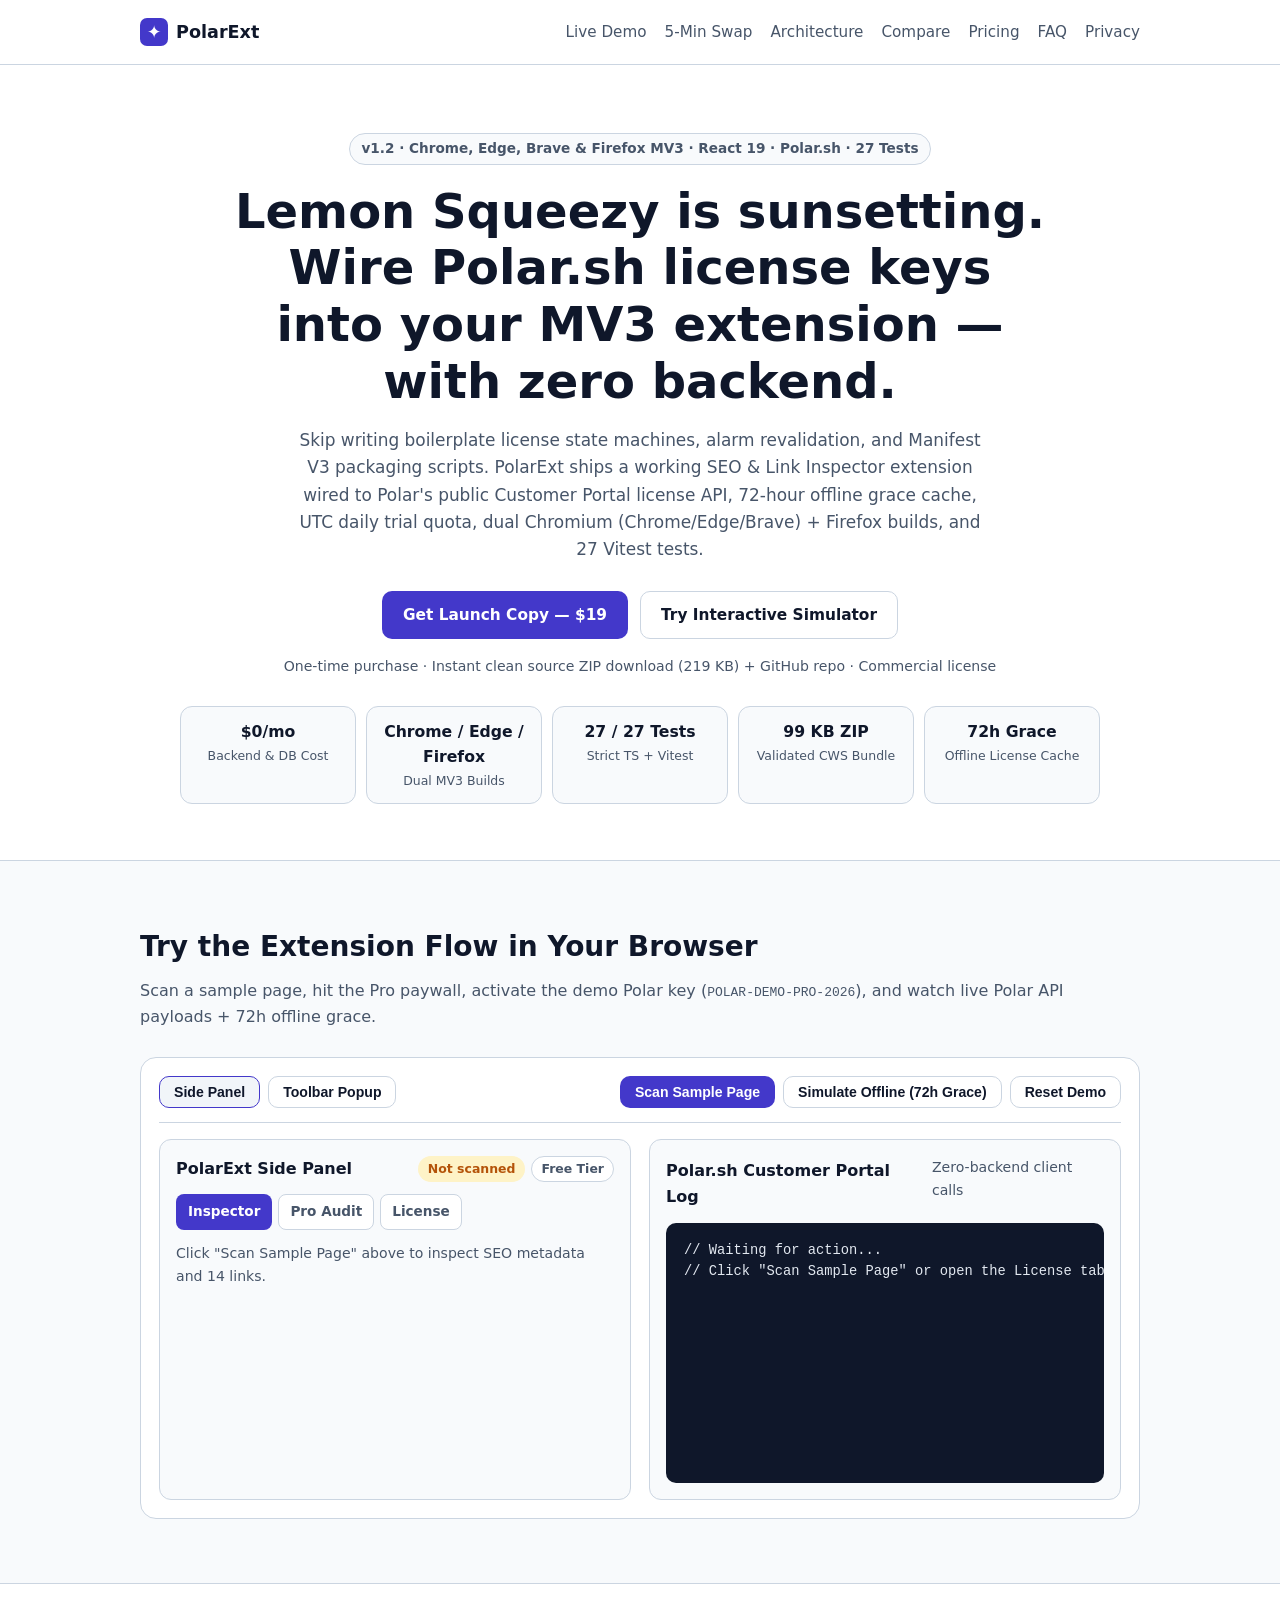
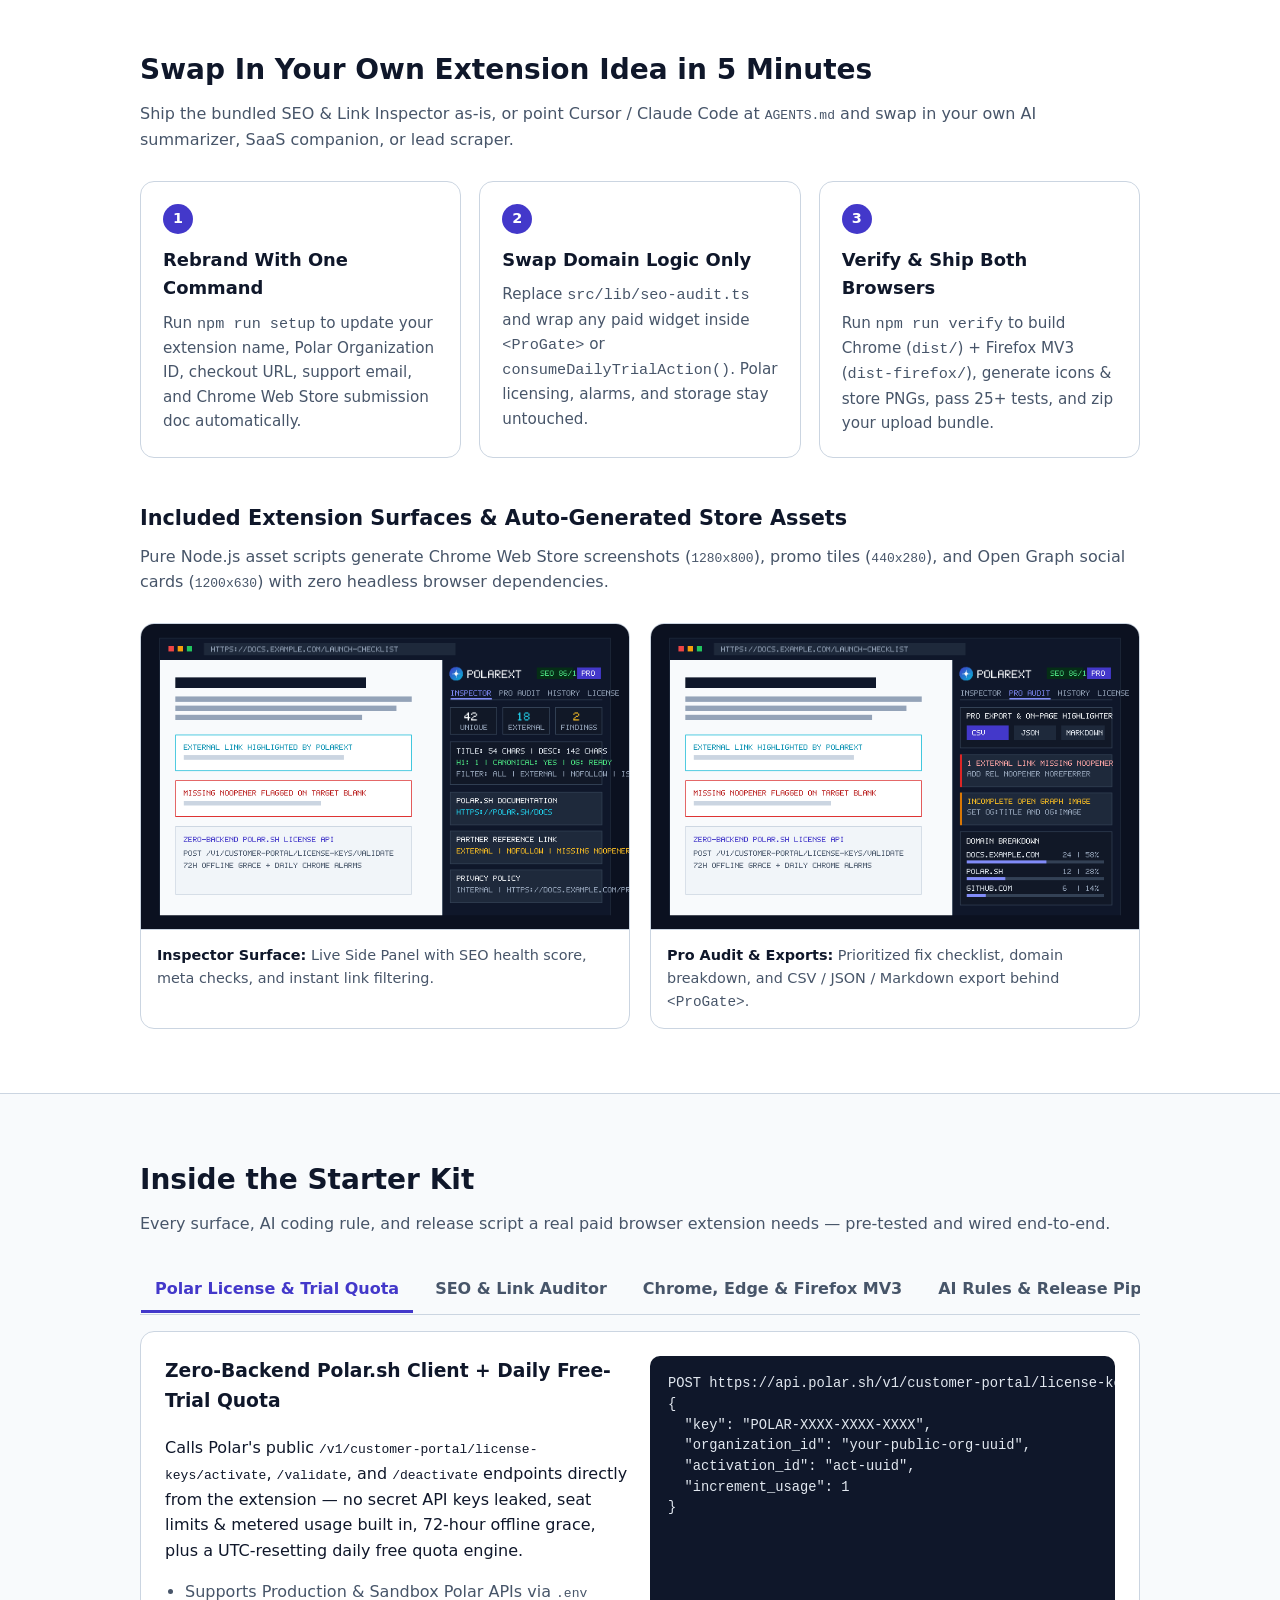
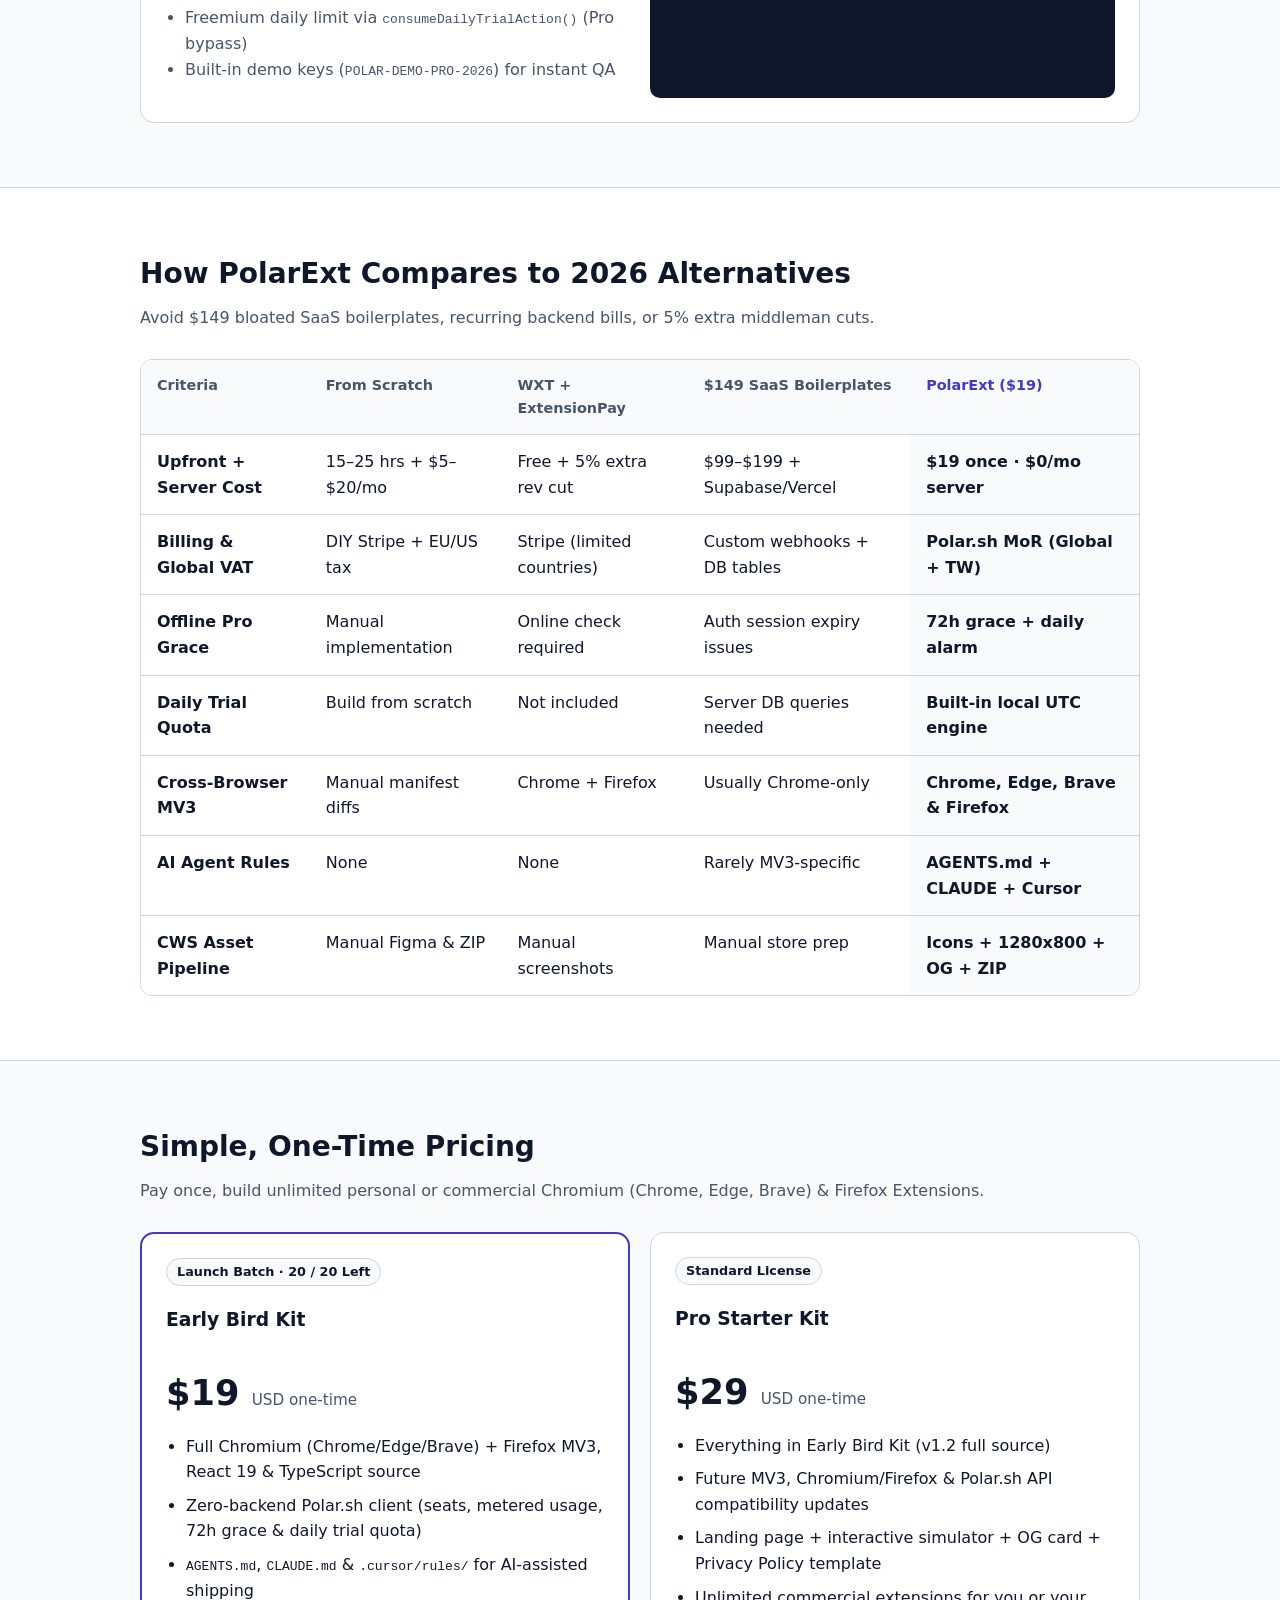
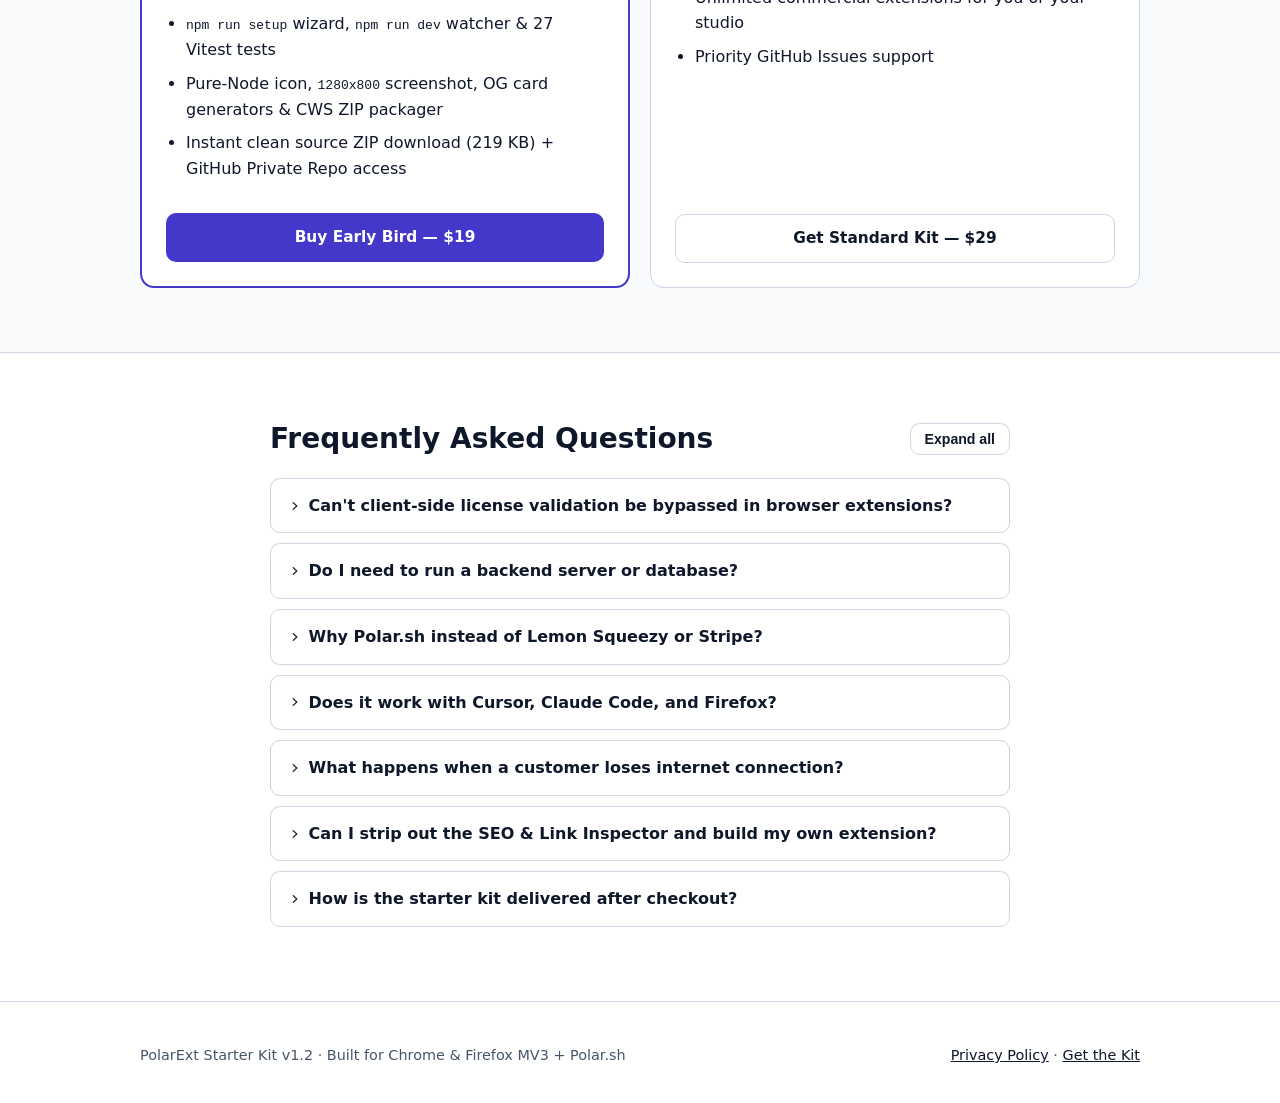
==== index.html @ c8a1a531 "fix(landing): direct Polar checkout hrefs, honest client-side security FAQ, unified Chromium/Firefox" ====
<!doctype html>
<html lang="en">
  <head>
    <meta charset="UTF-8" />
    <meta name="viewport" content="width=device-width, initial-scale=1.0" />
    <meta name="color-scheme" content="light dark" />
    <title>PolarExt — Zero-Backend Chromium &amp; Firefox MV3 + Polar.sh Starter Kit</title>
    <meta
      name="description"
      content="Lemon Squeezy is sunsetting. Wire Polar.sh license keys into your Manifest V3 Chromium (Chrome, Edge, Brave) &amp; Firefox extension with zero backend, 72h offline grace, and 27 automated tests."
    />
    <link rel="canonical" href="https://jas845323.github.io/polarext/" />
    <link rel="icon" type="image/png" href="./favicon.png" />

    <meta property="og:type" content="website" />
    <meta property="og:url" content="https://jas845323.github.io/polarext/" />
    <meta property="og:title" content="PolarExt — Zero-Backend Chromium &amp; Firefox MV3 + Polar.sh Starter Kit" />
    <meta
      property="og:description"
      content="Skip server plumbing after Lemon Squeezy's sunset. MV3 React 19 + Polar.sh public license API, 72h offline grace, daily trial quota, and Chromium + Firefox builds. $19 launch price."
    />
    <meta property="og:image" content="https://jas845323.github.io/polarext/og-card.png" />
    <meta property="og:image:width" content="1200" />
    <meta property="og:image:height" content="630" />

    <meta name="twitter:card" content="summary_large_image" />
    <meta name="twitter:title" content="PolarExt — Zero-Backend Chromium &amp; Firefox MV3 + Polar.sh Kit" />
    <meta
      name="twitter:description"
      content="Zero backend, zero server bill. MV3 React 19 + Polar.sh license keys, 72h offline grace, Chromium + Firefox MV3 builds, and 27 automated tests. Try the live in-browser demo."
    />
    <meta name="twitter:image" content="https://jas845323.github.io/polarext/og-card.png" />

    <link rel="stylesheet" href="./styles.css" />
  </head>
  <body>
    <header class="site-header">
      <div class="container nav-inner">
        <a href="./index.html" class="brand">
          <span class="brand-mark" aria-hidden="true">✦</span>
          <span>PolarExt</span>
        </a>
        <nav class="nav-links" aria-label="Primary navigation">
          <a href="#simulator">Live Demo</a>
          <a href="#swap">5-Min Swap</a>
          <a href="#features">Architecture</a>
          <a href="#compare">Compare</a>
          <a href="#pricing">Pricing</a>
          <a href="#faq-heading">FAQ</a>
          <a href="./privacy.html">Privacy</a>
        </nav>
      </div>
    </header>

    <main>
      <section class="hero">
        <div class="container">
          <span class="eyebrow">v1.2 · Chrome, Edge, Brave &amp; Firefox MV3 · React 19 · Polar.sh · 27 Tests</span>
          <h1>
            Lemon Squeezy is sunsetting.<br />
            Wire Polar.sh license keys into your MV3 extension — with zero backend.
          </h1>
          <p class="hero-sub">
            Skip writing boilerplate license state machines, alarm revalidation, and Manifest V3
            packaging scripts. PolarExt ships a working SEO &amp; Link Inspector extension wired to
            Polar's public Customer Portal license API, 72-hour offline grace cache, UTC daily trial
            quota, dual Chromium (Chrome/Edge/Brave) + Firefox builds, and 27 Vitest tests.
          </p>
          <div class="hero-actions">
            <a
              href="https://buy.polar.sh/polar_cl_JOUtaxug7idO6T32vNYuAYgL67hf6MvtT37IR3iRD2N"
              class="btn btn-primary"
              data-checkout-cta="early"
            >
              Get Launch Copy — $19
            </a>
            <a href="#simulator" class="btn btn-secondary">Try Interactive Simulator</a>
          </div>
          <p class="hero-meta">
            One-time purchase · Instant clean source ZIP download (219 KB) + GitHub repo · Commercial license
          </p>

          <ul class="trust-strip" aria-label="Key starter kit highlights">
            <li><strong>$0/mo</strong><span>Backend &amp; DB Cost</span></li>
            <li><strong>Chrome / Edge / Firefox</strong><span>Dual MV3 Builds</span></li>
            <li><strong>27 / 27 Tests</strong><span>Strict TS + Vitest</span></li>
            <li><strong>99 KB ZIP</strong><span>Validated CWS Bundle</span></li>
            <li><strong>72h Grace</strong><span>Offline License Cache</span></li>
          </ul>
        </div>
      </section>

      <section id="simulator" class="section section-alt">
        <div class="container">
          <h2>Try the Extension Flow in Your Browser</h2>
          <p class="section-lead">
            Scan a sample page, hit the Pro paywall, activate the demo Polar key
            (<code>POLAR-DEMO-PRO-2026</code>), and watch live Polar API payloads + 72h offline grace.
          </p>

          <div class="sim-shell">
            <div class="sim-toolbar">
              <div class="sim-surface-switch" role="group" aria-label="Simulator surface view">
                <button type="button" class="btn btn-sm sim-view-btn" data-sim-view="sidepanel" aria-pressed="true">
                  Side Panel
                </button>
                <button type="button" class="btn btn-sm sim-view-btn" data-sim-view="popup" aria-pressed="false">
                  Toolbar Popup
                </button>
              </div>
              <div class="sim-controls">
                <button type="button" class="btn btn-sm btn-primary" id="sim-scan-btn">
                  Scan Sample Page
                </button>
                <button type="button" class="btn btn-sm" id="sim-offline-btn" aria-pressed="false">
                  Simulate Offline (72h Grace)
                </button>
                <button type="button" class="btn btn-sm" id="sim-reset-btn">
                  Reset Demo
                </button>
              </div>
            </div>

            <div class="sim-grid">
              <div class="sim-device" aria-live="polite">
                <div class="sim-device-head">
                  <strong id="sim-surface-title">PolarExt Side Panel</strong>
                  <div class="sim-badges">
                    <span class="sim-pill score" id="sim-score-pill">Not scanned</span>
                    <span class="sim-pill" id="sim-tier-pill">Free Tier</span>
                  </div>
                </div>

                <div id="sim-popup-view" hidden>
                  <p class="sim-muted">Quick summary for <code>https://launch.example.dev</code></p>
                  <div class="sim-stats">
                    <div><strong id="sim-pop-links">—</strong><span>Links</span></div>
                    <div><strong id="sim-pop-ext">—</strong><span>External</span></div>
                    <div><strong id="sim-pop-issues">—</strong><span>Findings</span></div>
                  </div>
                  <button type="button" class="btn btn-primary btn-full" id="sim-open-panel-btn">
                    Open Side Panel (Alt+Shift+P)
                  </button>
                </div>

                <div id="sim-sidepanel-view">
                  <div class="sim-subtabs" role="group" aria-label="Simulator side panel tabs">
                    <button type="button" class="sim-subtab" data-sim-tab="inspector" aria-pressed="true">
                      Inspector
                    </button>
                    <button type="button" class="sim-subtab" data-sim-tab="pro" aria-pressed="false">
                      Pro Audit
                    </button>
                    <button type="button" class="sim-subtab" data-sim-tab="license" aria-pressed="false">
                      License
                    </button>
                  </div>

                  <div id="sim-panel-inspector">
                    <p class="sim-muted" id="sim-scan-status">
                      Click "Scan Sample Page" above to inspect SEO metadata and 14 links.
                    </p>
                    <div id="sim-inspector-results" hidden>
                      <div class="sim-stats">
                        <div><strong>14</strong><span>Unique</span></div>
                        <div><strong>6</strong><span>External</span></div>
                        <div><strong>4</strong><span>Findings</span></div>
                      </div>
                      <ul class="sim-list">
                        <li><code>Title (48 chars)</code> · <code>Description (missing)</code></li>
                        <li><code>Canonical: Yes</code> · <code>H1 Count: 1</code></li>
                        <li><code>[external] Polar.sh Docs</code> — https://polar.sh/docs</li>
                        <li><code>[issue] Partner Blog</code> — missing rel="noopener"</li>
                      </ul>
                    </div>
                  </div>

                  <div id="sim-panel-pro" hidden>
                    <div id="sim-pro-locked" class="sim-gate">
                      <strong>Unlock SEO Fix Checklist &amp; CSV Export</strong>
                      <p class="sim-muted">
                        Free users get basic inspection + 5 free daily Markdown copies. Pro unlocks
                        prioritized fixes, page highlighting, and unlimited CSV / JSON / Markdown export.
                      </p>
                      <button type="button" class="btn btn-sm btn-primary" id="sim-goto-license-btn">
                        Enter License Key
                      </button>
                    </div>
                    <div id="sim-pro-unlocked" hidden>
                      <div class="sim-issue err">
                        <strong>[ERROR] 1 external target="_blank" missing noopener</strong>
                        <span>Add rel="noopener noreferrer" to protect opener window.</span>
                      </div>
                      <div class="sim-issue warn">
                        <strong>[WARNING] Missing meta description</strong>
                        <span>Add 120–160 chars description to raise score from 74 to 86.</span>
                      </div>
                      <pre class="code-box sim-csv-preview"><code>kind,host,text,nofollow,missing_noopener
"external","polar.sh","Polar Docs",false,false
"external","partner.io","Partner Blog",true,true</code></pre>
                    </div>
                  </div>

                  <div id="sim-panel-license" hidden>
                    <label for="sim-key-input" class="sim-label">Polar.sh License Key</label>
                    <div class="sim-key-row">
                      <input
                        id="sim-key-input"
                        type="text"
                        placeholder="POLAR-DEMO-PRO-2026"
                        autocomplete="off"
                      />
                      <button type="button" class="btn btn-sm" id="sim-fill-demo-btn">
                        Fill Demo
                      </button>
                    </div>
                    <div class="sim-controls" style="margin-top: 10px;">
                      <button type="button" class="btn btn-sm btn-primary" id="sim-activate-btn">
                        Activate Key
                      </button>
                      <button type="button" class="btn btn-sm" id="sim-deactivate-btn" hidden>
                        Deactivate
                      </button>
                    </div>
                  </div>
                </div>
              </div>

              <div class="sim-log">
                <div class="sim-device-head">
                  <strong>Polar.sh Customer Portal Log</strong>
                  <span class="sim-muted">Zero-backend client calls</span>
                </div>
                <pre class="code-box sim-log-box"><code id="sim-api-log">// Waiting for action...
// Click "Scan Sample Page" or open the License tab to test Polar.sh activation.</code></pre>
              </div>
            </div>
          </div>
        </div>
      </section>

      <section id="swap" class="section">
        <div class="container">
          <h2>Swap In Your Own Extension Idea in 5 Minutes</h2>
          <p class="section-lead">
            Ship the bundled SEO &amp; Link Inspector as-is, or point Cursor / Claude Code at
            <code>AGENTS.md</code> and swap in your own AI summarizer, SaaS companion, or lead scraper.
          </p>

          <div class="swap-grid">
            <article class="swap-card">
              <span class="step-num">1</span>
              <h3>Rebrand With One Command</h3>
              <p>
                Run <code>npm run setup</code> to update your extension name, Polar Organization ID,
                checkout URL, support email, and Chrome Web Store submission doc automatically.
              </p>
            </article>
            <article class="swap-card">
              <span class="step-num">2</span>
              <h3>Swap Domain Logic Only</h3>
              <p>
                Replace <code>src/lib/seo-audit.ts</code> and wrap any paid widget inside
                <code>&lt;ProGate&gt;</code> or <code>consumeDailyTrialAction()</code>. Polar
                licensing, alarms, and storage stay untouched.
              </p>
            </article>
            <article class="swap-card">
              <span class="step-num">3</span>
              <h3>Verify &amp; Ship Both Browsers</h3>
              <p>
                Run <code>npm run verify</code> to build Chrome (<code>dist/</code>) + Firefox MV3
                (<code>dist-firefox/</code>), generate icons &amp; store PNGs, pass 25+ tests, and zip
                your upload bundle.
              </p>
            </article>
          </div>

          <div class="gallery-wrap">
            <h3>Included Extension Surfaces &amp; Auto-Generated Store Assets</h3>
            <p class="section-lead">
              Pure Node.js asset scripts generate Chrome Web Store screenshots (<code>1280x800</code>),
              promo tiles (<code>440x280</code>), and Open Graph social cards (<code>1200x630</code>)
              with zero headless browser dependencies.
            </p>
            <div class="gallery-grid">
              <figure class="gallery-card">
                <img
                  src="./assets/screenshot-1-sidepanel-1280x800.png"
                  alt="PolarExt Side Panel Inspector showing SEO score 86 out of 100, unique and external link counts, and metadata checks"
                  width="1280"
                  height="800"
                  loading="lazy"
                />
                <figcaption>
                  <strong>Inspector Surface:</strong> Live Side Panel with SEO health score, meta
                  checks, and instant link filtering.
                </figcaption>
              </figure>
              <figure class="gallery-card">
                <img
                  src="./assets/screenshot-2-pro-audit-1280x800.png"
                  alt="PolarExt Pro Audit view showing CSV JSON Markdown exports, security fix checklist, and domain breakdown bars"
                  width="1280"
                  height="800"
                  loading="lazy"
                />
                <figcaption>
                  <strong>Pro Audit &amp; Exports:</strong> Prioritized fix checklist, domain
                  breakdown, and CSV / JSON / Markdown export behind <code>&lt;ProGate&gt;</code>.
                </figcaption>
              </figure>
            </div>
          </div>
        </div>
      </section>

      <section id="features" class="section section-alt">
        <div class="container">
          <h2>Inside the Starter Kit</h2>
          <p class="section-lead">
            Every surface, AI coding rule, and release script a real paid browser extension needs —
            pre-tested and wired end-to-end.
          </p>

          <div class="tabs-shell">
            <div class="preview-tabs" role="tablist" aria-label="Starter kit modules">
              <button type="button" id="feat-tab-license" role="tab" class="preview-tab" aria-selected="true">
                Polar License &amp; Trial Quota
              </button>
              <button type="button" id="feat-tab-seo" role="tab" class="preview-tab" aria-selected="false">
                SEO &amp; Link Auditor
              </button>
              <button type="button" id="feat-tab-surfaces" role="tab" class="preview-tab" aria-selected="false">
                Chrome, Edge &amp; Firefox MV3
              </button>
              <button type="button" id="feat-tab-dx" role="tab" class="preview-tab" aria-selected="false">
                AI Rules &amp; Release Pipeline
              </button>
            </div>

            <div class="preview-panels">
              <div role="tabpanel" aria-labelledby="feat-tab-license" tabindex="0">
                <div class="preview-panel">
                  <div class="preview-copy">
                    <h3>Zero-Backend Polar.sh Client + Daily Free-Trial Quota</h3>
                    <p>
                      Calls Polar's public <code>/v1/customer-portal/license-keys/activate</code>,
                      <code>/validate</code>, and <code>/deactivate</code> endpoints directly from the
                      extension — no secret API keys leaked, seat limits &amp; metered usage built in,
                      72-hour offline grace, plus a UTC-resetting daily free quota engine.
                    </p>
                    <ul>
                      <li>Supports Production &amp; Sandbox Polar APIs via <code>.env</code></li>
                      <li>Freemium daily limit via <code>consumeDailyTrialAction()</code> (Pro bypass)</li>
                      <li>Built-in demo keys (<code>POLAR-DEMO-PRO-2026</code>) for instant QA</li>
                    </ul>
                  </div>
                  <pre class="code-box"><code>POST https://api.polar.sh/v1/customer-portal/license-keys/validate
{
  "key": "POLAR-XXXX-XXXX-XXXX",
  "organization_id": "your-public-org-uuid",
  "activation_id": "act-uuid",
  "increment_usage": 1
}</code></pre>
                </div>
              </div>

              <div role="tabpanel" aria-labelledby="feat-tab-seo" hidden="until-found">
                <div class="preview-panel">
                  <div class="preview-copy">
                    <h3>Standalone SEO &amp; Link Security Auditor</h3>
                    <p>
                      Ship it immediately as your own niche developer tool or replace the module with
                      your custom product logic. Evaluates metadata, anchor hygiene, and security flags
                      locally on the active tab.
                    </p>
                    <ul>
                      <li>0–100 SEO score (Title, Description, Canonical, H1, Open Graph)</li>
                      <li>Flags missing <code>rel="noopener"</code> &amp; mixed <code>http://</code> links</li>
                      <li>Local scan history (10 pages) + CSV / JSON / Markdown export</li>
                    </ul>
                  </div>
                  <pre class="code-box"><code>const audit = evaluatePageAudit(pageUrl, meta, links, duplicateCount);
// { score: 86, issues: [...], nofollowCount: 3, missingNoopenerCount: 1 }</code></pre>
                </div>
              </div>

              <div role="tabpanel" aria-labelledby="feat-tab-surfaces" hidden="until-found">
                <div class="preview-panel">
                  <div class="preview-copy">
                    <h3>Cross-Browser MV3: Chrome, Edge, Brave &amp; Firefox</h3>
                    <p>
                      Three complete React 19 surfaces styled with native <code>light-dark()</code>
                      tokens, System / Light / Dark appearance override, accessible
                      <code>:user-invalid</code> form validation, a Chromium MV3 build
                      (<code>dist/</code> for Chrome, Edge, Brave, Arc), and an automated Firefox MV3
                      build converting <code>side_panel</code> to <code>sidebar_action</code>.
                    </p>
                    <ul>
                      <li>Global keyboard shortcut <code>Alt+Shift+P</code> opens Side Panel</li>
                      <li><code>npm run build:firefox</code> emits ready-to-load <code>dist-firefox/</code></li>
                      <li><code>requestAnimationFrame</code> batched on-page highlighting + Shadow DOM toast</li>
                    </ul>
                  </div>
                  <pre class="code-box"><code>&lt;ProGate
  isPro={isPro}
  featureName="SEO Fix Checklist &amp; Multi-Format Export"
  description="Unlock checklists, highlighting, and CSV/JSON/MD."
&gt;
  &lt;ProAuditWorkspace /&gt;
&lt;/ProGate&gt;</code></pre>
                </div>
              </div>

              <div role="tabpanel" aria-labelledby="feat-tab-dx" hidden="until-found">
                <div class="preview-panel">
                  <div class="preview-copy">
                    <h3>AI Coding-Agent Rules, Setup CLI &amp; CWS Asset Pipeline</h3>
                    <p>
                      Pre-configured with <code>AGENTS.md</code>, <code>CLAUDE.md</code>, and
                      <code>.cursor/rules/polarext-mv3.mdc</code> so AI coding assistants never break
                      MV3 CSP rules, global Service Worker state, or Polar's public API contract.
                    </p>
                    <ul>
                      <li><code>npm run setup</code> rebrands manifest, <code>.env</code>, CWS doc &amp; landing</li>
                      <li><code>npm run dev</code> watches files and rebuilds MV3 bundles on save</li>
                      <li>Pure-Node generators for icons, <code>1280x800</code> screenshots &amp; OG card</li>
                    </ul>
                  </div>
                  <pre class="code-box"><code>polarext-starter-kit/
├── AGENTS.md &amp; CLAUDE.md
├── .cursor/rules/polarext-mv3.mdc
├── src/lib/polar-license.ts   # Zero-backend Polar client
├── src/lib/trial-quota.ts     # Daily free quota engine
├── scripts/build-firefox.mjs  # Firefox MV3 adapter
└── scripts/setup.mjs          # 1-command rebranding CLI</code></pre>
                </div>
              </div>
            </div>
          </div>
        </div>
      </section>

      <section id="compare" class="section">
        <div class="container">
          <h2>How PolarExt Compares to 2026 Alternatives</h2>
          <p class="section-lead">
            Avoid $149 bloated SaaS boilerplates, recurring backend bills, or 5% extra middleman cuts.
          </p>
          <div tabindex="0" role="region" aria-labelledby="compare-table-caption" class="table-wrap">
            <table class="compare-table">
              <caption id="compare-table-caption" class="sr-only">
                Comparison of Building From Scratch, WXT with ExtensionPay, $149 SaaS Boilerplates, and PolarExt Starter Kit
              </caption>
              <thead>
                <tr>
                  <th scope="col">Criteria</th>
                  <th scope="col">From Scratch</th>
                  <th scope="col">WXT + ExtensionPay</th>
                  <th scope="col">$149 SaaS Boilerplates</th>
                  <th scope="col" class="col-highlight">PolarExt ($19)</th>
                </tr>
              </thead>
              <tbody>
                <tr>
                  <th scope="row">Upfront + Server Cost</th>
                  <td>15–25 hrs + $5–$20/mo</td>
                  <td>Free + 5% extra rev cut</td>
                  <td>$99–$199 + Supabase/Vercel</td>
                  <td class="col-highlight"><strong>$19 once · $0/mo server</strong></td>
                </tr>
                <tr>
                  <th scope="row">Billing &amp; Global VAT</th>
                  <td>DIY Stripe + EU/US tax</td>
                  <td>Stripe (limited countries)</td>
                  <td>Custom webhooks + DB tables</td>
                  <td class="col-highlight"><strong>Polar.sh MoR (Global + TW)</strong></td>
                </tr>
                <tr>
                  <th scope="row">Offline Pro Grace</th>
                  <td>Manual implementation</td>
                  <td>Online check required</td>
                  <td>Auth session expiry issues</td>
                  <td class="col-highlight"><strong>72h grace + daily alarm</strong></td>
                </tr>
                <tr>
                  <th scope="row">Daily Trial Quota</th>
                  <td>Build from scratch</td>
                  <td>Not included</td>
                  <td>Server DB queries needed</td>
                  <td class="col-highlight"><strong>Built-in local UTC engine</strong></td>
                </tr>
                <tr>
                  <th scope="row">Cross-Browser MV3</th>
                  <td>Manual manifest diffs</td>
                  <td>Chrome + Firefox</td>
                  <td>Usually Chrome-only</td>
                  <td class="col-highlight"><strong>Chrome, Edge, Brave &amp; Firefox</strong></td>
                </tr>
                <tr>
                  <th scope="row">AI Agent Rules</th>
                  <td>None</td>
                  <td>None</td>
                  <td>Rarely MV3-specific</td>
                  <td class="col-highlight"><strong>AGENTS.md + CLAUDE + Cursor</strong></td>
                </tr>
                <tr>
                  <th scope="row">CWS Asset Pipeline</th>
                  <td>Manual Figma &amp; ZIP</td>
                  <td>Manual screenshots</td>
                  <td>Manual store prep</td>
                  <td class="col-highlight"><strong>Icons + 1280x800 + OG + ZIP</strong></td>
                </tr>
              </tbody>
            </table>
          </div>
        </div>
      </section>

      <section id="pricing" class="section section-alt">
        <div class="container">
          <h2>Simple, One-Time Pricing</h2>
          <p class="section-lead">
            Pay once, build unlimited personal or commercial Chromium (Chrome, Edge, Brave) &amp;
            Firefox Extensions.
          </p>

          <div class="pricing-grid">
            <article class="price-card featured">
              <span class="pill">Launch Batch · 20 / 20 Left</span>
              <h3>Early Bird Kit</h3>
              <p class="price">$19 <span class="price-note">USD one-time</span></p>
              <ul>
                <li>Full Chromium (Chrome/Edge/Brave) + Firefox MV3, React 19 &amp; TypeScript source</li>
                <li>Zero-backend Polar.sh client (seats, metered usage, 72h grace &amp; daily trial quota)</li>
                <li><code>AGENTS.md</code>, <code>CLAUDE.md</code> &amp; <code>.cursor/rules/</code> for AI-assisted shipping</li>
                <li><code>npm run setup</code> wizard, <code>npm run dev</code> watcher &amp; 27 Vitest tests</li>
                <li>Pure-Node icon, <code>1280x800</code> screenshot, OG card generators &amp; CWS ZIP packager</li>
                <li>Instant clean source ZIP download (219 KB) + GitHub Private Repo access</li>
              </ul>
              <a
                href="https://buy.polar.sh/polar_cl_JOUtaxug7idO6T32vNYuAYgL67hf6MvtT37IR3iRD2N"
                class="btn btn-primary btn-full"
                data-checkout-cta="early"
              >
                Buy Early Bird — $19
              </a>
            </article>

            <article class="price-card">
              <span class="pill">Standard License</span>
              <h3>Pro Starter Kit</h3>
              <p class="price">$29 <span class="price-note">USD one-time</span></p>
              <ul>
                <li>Everything in Early Bird Kit (v1.2 full source)</li>
                <li>Future MV3, Chromium/Firefox &amp; Polar.sh API compatibility updates</li>
                <li>Landing page + interactive simulator + OG card + Privacy Policy template</li>
                <li>Unlimited commercial extensions for you or your studio</li>
                <li>Priority GitHub Issues support</li>
              </ul>
              <a
                href="https://buy.polar.sh/polar_cl_pi57oDERpuWUxarZU1yR8bZvIvdNUXwage0353rOJAJ"
                class="btn btn-secondary btn-full"
                data-checkout-cta="standard"
              >
                Get Standard Kit — $29
              </a>
            </article>
          </div>
        </div>
      </section>

      <section class="section">
        <div class="container narrow">
          <section class="accordion" id="faq-accordion" aria-labelledby="faq-heading">
            <div class="faq-header">
              <h2 id="faq-heading">Frequently Asked Questions</h2>
              <button
                type="button"
                class="btn btn-secondary btn-sm"
                commandfor="faq-accordion"
                command="--toggle-all"
                aria-expanded="false"
              >
                <span class="expand">Expand all</span>
                <span class="collapse">Collapse all</span>
              </button>
            </div>

            <details>
              <summary>Can't client-side license validation be bypassed in browser extensions?</summary>
              <div class="faq-body">
                <p>
                  <strong>Yes — let's be completely honest about this.</strong> Because extension
                  JavaScript runs locally in the user's browser, a determined developer can always
                  inspect DevTools, patch the unpacked bundle, or mock a network response to unlock
                  local UI features. Zero-backend validation is an intentional engineering tradeoff
                  for <strong>$5–$29 local utility extensions</strong> where your marginal cost per
                  user is $0: you avoid paying monthly server bills while 99% of normal users happily
                  buy a license. If your extension proxies paid server resources (like LLM API keys
                  or proprietary data), you should validate the Polar license key on your backend
                  before serving those API calls.
                </p>
              </div>
            </details>

            <details>
              <summary>Do I need to run a backend server or database?</summary>
              <div class="faq-body">
                <p>
                  No. Polar.sh exposes public Customer Portal endpoints for activating, validating,
                  and deactivating license keys using only your public Organization ID. Your
                  extension talks directly to Polar.sh without exposing secret API tokens.
                </p>
              </div>
            </details>

            <details>
              <summary>Why Polar.sh instead of Lemon Squeezy or Stripe?</summary>
              <div class="faq-body">
                <p>
                  Lemon Squeezy is sunsetting transaction and renewal processing, while raw Stripe
                  leaves global VAT/sales tax compliance on your shoulders and isn't available in
                  many regions. Polar.sh acts as Merchant of Record, natively issues license keys,
                  auto-invites buyers to your private GitHub repository, and pays out globally via
                  Stripe Connect Express (including Taiwan).
                </p>
              </div>
            </details>

            <details>
              <summary>Does it work with Cursor, Claude Code, and Firefox?</summary>
              <div class="faq-body">
                <p>
                  Yes. PolarExt ships with <code>AGENTS.md</code>, <code>CLAUDE.md</code>, and
                  <code>.cursor/rules/polarext-mv3.mdc</code> so AI coding assistants follow MV3 CSP
                  and Polar API rules automatically. Run <code>npm run build:firefox</code> anytime
                  to emit a Firefox MV3 bundle with <code>sidebar_action</code> and
                  <code>browser_specific_settings.gecko</code>.
                </p>
              </div>
            </details>

            <details>
              <summary>What happens when a customer loses internet connection?</summary>
              <div class="faq-body">
                <p>
                  PolarExt stores the latest verified state in chrome.storage.local and grants a
                  configurable 72-hour offline grace period if Polar.sh is temporarily unreachable.
                  Once connectivity returns, the daily alarm automatically revalidates the key.
                </p>
              </div>
            </details>

            <details>
              <summary>Can I strip out the SEO &amp; Link Inspector and build my own extension?</summary>
              <div class="faq-body">
                <p>
                  Yes. The included SEO &amp; Link Inspector is a working, store-ready product so
                  you can test Popup, Side Panel, Context Menus, Scan History, Daily Free Quota, and
                  Pro gating on day one. Replace <code>seo-audit.ts</code> with your own domain logic
                  while keeping the licensing, storage, setup CLI, and CWS packaging pipeline intact.
                </p>
              </div>
            </details>

            <details>
              <summary>How is the starter kit delivered after checkout?</summary>
              <div class="faq-body">
                <p>
                  Immediately after checkout on Polar.sh, you receive an automatic download of the
                  complete clean source archive plus instant access to the private GitHub repository.
                </p>
              </div>
            </details>
          </section>
        </div>
      </section>
    </main>

    <footer class="site-footer">
      <div class="container footer-inner">
        <p>PolarExt Starter Kit v1.2 · Built for Chrome &amp; Firefox MV3 + Polar.sh</p>
        <p>
          <a href="./privacy.html">Privacy Policy</a> ·
          <a href="#pricing">Get the Kit</a>
        </p>
      </div>
    </footer>

    <script src="./main.js"></script>
  </body>
</html>
---- styles.css ----
:root {
  --bg-light: #ffffff;
  --bg-dark: #090d16;
  --bg-alt-light: #f8fafc;
  --bg-alt-dark: #0f172a;
  --surface-light: #ffffff;
  --surface-dark: #111827;
  --text-light: #0f172a;
  --text-dark: #f1f5f9;
  --muted-light: #475569;
  --muted-dark: #94a3b8;
  --border-light: #cbd5e1;
  --border-dark: #334155;
  --brand-light: #4338ca;
  --brand-dark: #818cf8;
  --brand-text-light: #ffffff;
  --brand-text-dark: #090d16;
  --hover-light: #f1f5f9;
  --hover-dark: #1e293b;
  --code-bg-light: #0f172a;
  --code-bg-dark: #020617;
  --success-light: #15803d;
  --success-dark: #4ade80;
  --success-bg-light: #dcfce7;
  --success-bg-dark: #052e16;
  --warn-light: #b45309;
  --warn-dark: #fbbf24;
  --warn-bg-light: #fef3c7;
  --warn-bg-dark: #451a03;
  --err-light: #b91c1c;
  --err-dark: #fca5a5;
  --err-bg-light: #fee2e2;
  --err-bg-dark: #450a0a;
  --scrollbar-track-light: #e2e8f0;
  --scrollbar-track-dark: #0f172a;
  --scrollbar-thumb-light: #64748b;
  --scrollbar-thumb-dark: #64748b;

  --bg: var(--bg-light);
  --bg-alt: var(--bg-alt-light);
  --surface: var(--surface-light);
  --text: var(--text-light);
  --muted: var(--muted-light);
  --border: var(--border-light);
  --brand: var(--brand-light);
  --brand-text: var(--brand-text-light);
  --color-hover: var(--hover-light);
  --code-bg: var(--code-bg-light);
  --success: var(--success-light);
  --success-bg: var(--success-bg-light);
  --warn: var(--warn-light);
  --warn-bg: var(--warn-bg-light);
  --err: var(--err-light);
  --err-bg: var(--err-bg-light);
  --scrollbar-track: var(--scrollbar-track-light);
  --scrollbar-thumb: var(--scrollbar-thumb-light);

  @media (prefers-color-scheme: dark) {
    --bg: var(--bg-dark);
    --bg-alt: var(--bg-alt-dark);
    --surface: var(--surface-dark);
    --text: var(--text-dark);
    --muted: var(--muted-dark);
    --border: var(--border-dark);
    --brand: var(--brand-dark);
    --brand-text: var(--brand-text-dark);
    --color-hover: var(--hover-dark);
    --code-bg: var(--code-bg-dark);
    --success: var(--success-dark);
    --success-bg: var(--success-bg-dark);
    --warn: var(--warn-dark);
    --warn-bg: var(--warn-bg-dark);
    --err: var(--err-dark);
    --err-bg: var(--err-bg-dark);
    --scrollbar-track: var(--scrollbar-track-dark);
    --scrollbar-thumb: var(--scrollbar-thumb-dark);
  }

  @supports (color: light-dark(white, black)) {
    --bg: light-dark(var(--bg-light), var(--bg-dark));
    --bg-alt: light-dark(var(--bg-alt-light), var(--bg-alt-dark));
    --surface: light-dark(var(--surface-light), var(--surface-dark));
    --text: light-dark(var(--text-light), var(--text-dark));
    --muted: light-dark(var(--muted-light), var(--muted-dark));
    --border: light-dark(var(--border-light), var(--border-dark));
    --brand: light-dark(var(--brand-light), var(--brand-dark));
    --brand-text: light-dark(var(--brand-text-light), var(--brand-text-dark));
    --color-hover: light-dark(var(--hover-light), var(--hover-dark));
    --code-bg: light-dark(var(--code-bg-light), var(--code-bg-dark));
    --success: light-dark(var(--success-light), var(--success-dark));
    --success-bg: light-dark(var(--success-bg-light), var(--success-bg-dark));
    --warn: light-dark(var(--warn-light), var(--warn-dark));
    --warn-bg: light-dark(var(--warn-bg-light), var(--warn-bg-dark));
    --err: light-dark(var(--err-light), var(--err-dark));
    --err-bg: light-dark(var(--err-bg-light), var(--err-bg-dark));
    --scrollbar-track: light-dark(var(--scrollbar-track-light), var(--scrollbar-track-dark));
    --scrollbar-thumb: light-dark(var(--scrollbar-thumb-light), var(--scrollbar-thumb-dark));
  }

  color-scheme: light dark;
  accent-color: var(--brand);
  scrollbar-color: var(--scrollbar-thumb) var(--scrollbar-track);
}

*,
*::before,
*::after {
  box-sizing: border-box;
}

body {
  margin: 0;
  font-family: system-ui, -apple-system, BlinkMacSystemFont, "Segoe UI", Roboto, sans-serif;
  line-height: 1.6;
  background-color: var(--bg);
  color: var(--text);
}

.container {
  max-width: 1040px;
  margin: 0 auto;
  padding: 0 20px;
}

.container.narrow {
  max-width: 780px;
}

.site-header {
  border-bottom: 1px solid var(--border);
  background: var(--bg);
}

.nav-inner {
  display: flex;
  align-items: center;
  justify-content: space-between;
  gap: 16px;
  min-height: 64px;
}

.brand {
  display: inline-flex;
  align-items: center;
  gap: 8px;
  font-weight: 800;
  font-size: 1.1rem;
  color: var(--text);
  text-decoration: none;
}

.brand-mark {
  display: inline-grid;
  place-items: center;
  width: 28px;
  height: 28px;
  border-radius: 7px;
  background: var(--brand);
  color: var(--brand-text);
}

.nav-links {
  display: flex;
  flex-wrap: wrap;
  gap: 18px;
}

.nav-links a {
  color: var(--muted);
  text-decoration: none;
  font-size: 0.95rem;
  font-weight: 500;
}

.nav-links a:hover {
  color: var(--text);
}

.hero {
  padding: 68px 0 56px;
  text-align: center;
}

.eyebrow {
  display: inline-block;
  padding: 4px 12px;
  border-radius: 999px;
  border: 1px solid var(--border);
  background: var(--bg-alt);
  color: var(--muted);
  font-size: 0.85rem;
  font-weight: 600;
  margin-bottom: 18px;
}

.hero h1 {
  font-size: clamp(1.9rem, 4vw, 3rem);
  line-height: 1.18;
  margin: 0 auto 18px;
  max-width: 820px;
}

.hero-sub {
  max-width: 700px;
  margin: 0 auto 28px;
  color: var(--muted);
  font-size: 1.06rem;
}

.hero-actions {
  display: flex;
  justify-content: center;
  flex-wrap: wrap;
  gap: 12px;
}

.hero-meta {
  margin-top: 16px;
  color: var(--muted);
  font-size: 0.88rem;
}

.trust-strip {
  list-style: none;
  margin: 28px auto 0;
  padding: 0;
  max-width: 920px;
  display: grid;
  grid-template-columns: repeat(auto-fit, minmax(150px, 1fr));
  gap: 10px;
}

.trust-strip li {
  border: 1px solid var(--border);
  border-radius: 12px;
  background: var(--bg-alt);
  padding: 12px 10px;
  text-align: center;
}

.trust-strip strong {
  display: block;
  font-size: 0.98rem;
  color: var(--text);
}

.trust-strip span {
  display: block;
  font-size: 0.78rem;
  color: var(--muted);
  margin-top: 2px;
}

.swap-grid {
  display: grid;
  grid-template-columns: repeat(auto-fit, minmax(260px, 1fr));
  gap: 18px;
}

.swap-card {
  border: 1px solid var(--border);
  border-radius: 14px;
  background: var(--surface);
  padding: 22px;
}

.swap-card h3 {
  margin: 12px 0 8px;
  font-size: 1.12rem;
}

.swap-card p {
  margin: 0;
  color: var(--muted);
  font-size: 0.95rem;
}

.step-num {
  display: inline-grid;
  place-items: center;
  width: 30px;
  height: 30px;
  border-radius: 999px;
  background: var(--brand);
  color: var(--brand-text);
  font-weight: 800;
  font-size: 0.9rem;
}

.gallery-wrap {
  margin-top: 44px;
}

.gallery-wrap h3 {
  margin: 0 0 8px;
  font-size: 1.3rem;
}

.gallery-grid {
  display: grid;
  grid-template-columns: repeat(auto-fit, minmax(300px, 1fr));
  gap: 20px;
}

.gallery-card {
  margin: 0;
  border: 1px solid var(--border);
  border-radius: 14px;
  overflow: hidden;
  background: var(--surface);
}

.gallery-card img {
  display: block;
  width: 100%;
  height: auto;
  border-bottom: 1px solid var(--border);
}

.gallery-card figcaption {
  padding: 14px 16px;
  font-size: 0.9rem;
  color: var(--muted);
}

.gallery-card figcaption strong {
  color: var(--text);
}

.sr-only {
  position: absolute;
  width: 1px;
  height: 1px;
  padding: 0;
  margin: -1px;
  overflow: hidden;
  clip-path: inset(50%);
  white-space: nowrap;
  border: 0;
}

.section {
  padding: 64px 0;
}

.section-alt {
  background: var(--bg-alt);
  border-top: 1px solid var(--border);
  border-bottom: 1px solid var(--border);
}

.section h2 {
  font-size: 1.75rem;
  margin: 0 0 8px;
}

.section-lead {
  color: var(--muted);
  margin: 0 0 28px;
}

.btn {
  display: inline-flex;
  align-items: center;
  justify-content: center;
  padding: 11px 20px;
  border-radius: 10px;
  font-weight: 600;
  font-size: 0.96rem;
  text-decoration: none;
  border: 1px solid var(--border);
  cursor: pointer;
  background: var(--surface);
  color: var(--text);
}

.btn-sm {
  padding: 7px 14px;
  font-size: 0.88rem;
}

.btn-full {
  width: 100%;
}

.btn-primary {
  background: var(--brand);
  color: var(--brand-text);
  border-color: transparent;
}

.btn-secondary:hover,
.btn[aria-pressed="true"] {
  background: var(--color-hover);
  border-color: var(--brand);
}

/* Interactive Browser Extension Simulator */
.sim-shell {
  border: 1px solid var(--border);
  border-radius: 16px;
  background: var(--surface);
  padding: 18px;
}

.sim-toolbar {
  display: flex;
  flex-wrap: wrap;
  justify-content: space-between;
  gap: 12px;
  padding-bottom: 14px;
  margin-bottom: 16px;
  border-bottom: 1px solid var(--border);
}

.sim-surface-switch,
.sim-controls {
  display: flex;
  flex-wrap: wrap;
  gap: 8px;
}

.sim-grid {
  display: grid;
  grid-template-columns: repeat(auto-fit, minmax(310px, 1fr));
  gap: 18px;
}

.sim-device,
.sim-log {
  border: 1px solid var(--border);
  border-radius: 12px;
  padding: 16px;
  background: var(--bg-alt);
}

.sim-device-head {
  display: flex;
  align-items: center;
  justify-content: space-between;
  gap: 10px;
  margin-bottom: 12px;
}

.sim-badges {
  display: inline-flex;
  gap: 6px;
}

.sim-pill {
  padding: 2px 9px;
  border-radius: 999px;
  font-size: 0.78rem;
  font-weight: 700;
  background: var(--surface);
  border: 1px solid var(--border);
  color: var(--muted);
}

.sim-pill.pro {
  background: var(--success-bg);
  color: var(--success);
  border-color: transparent;
}

.sim-pill.score {
  background: var(--warn-bg);
  color: var(--warn);
  border-color: transparent;
}

.sim-subtabs {
  display: flex;
  gap: 6px;
  margin-bottom: 12px;
}

.sim-subtab {
  padding: 6px 11px;
  border-radius: 8px;
  border: 1px solid var(--border);
  background: var(--surface);
  color: var(--muted);
  font: inherit;
  font-size: 0.85rem;
  font-weight: 600;
  cursor: pointer;
}

.sim-subtab[aria-pressed="true"] {
  background: var(--brand);
  color: var(--brand-text);
  border-color: transparent;
}

.sim-muted {
  color: var(--muted);
  font-size: 0.88rem;
  margin: 0 0 10px;
}

.sim-stats {
  display: grid;
  grid-template-columns: repeat(3, minmax(0, 1fr));
  gap: 8px;
  margin: 10px 0;
}

.sim-stats > div {
  background: var(--surface);
  border: 1px solid var(--border);
  border-radius: 8px;
  padding: 8px;
  text-align: center;
}

.sim-stats strong {
  display: block;
  font-size: 1.15rem;
}

.sim-stats span {
  font-size: 0.76rem;
  color: var(--muted);
}

.sim-list {
  margin: 10px 0 0;
  padding-left: 18px;
  font-size: 0.88rem;
}

.sim-gate {
  border: 1px dashed var(--brand);
  border-radius: 10px;
  padding: 14px;
  background: var(--surface);
}

.sim-issue {
  padding: 9px 11px;
  border-radius: 8px;
  border: 1px solid var(--border);
  border-left-width: 4px;
  background: var(--surface);
  margin-bottom: 8px;
  font-size: 0.86rem;
}

.sim-issue strong,
.sim-issue span {
  display: block;
}

.sim-issue.err {
  border-left-color: var(--err);
}

.sim-issue.warn {
  border-left-color: var(--warn);
}

.sim-label {
  display: block;
  font-size: 0.86rem;
  font-weight: 600;
  margin-bottom: 6px;
}

.sim-key-row {
  display: flex;
  gap: 8px;
}

.sim-key-row input {
  flex: 1;
  min-width: 0;
  padding: 8px 10px;
  border-radius: 8px;
  border: 1px solid var(--border);
  background: var(--surface);
  color: var(--text);
  font: inherit;
}

.sim-csv-preview {
  margin-top: 8px;
  font-size: 0.78rem;
}

.sim-log-box {
  min-height: 260px;
  max-height: 320px;
  overflow-y: auto;
}

/* Single-row accessible tabs with 3px underline indicator + hidden="until-found" panels */
.preview-tabs {
  display: flex;
  flex-wrap: nowrap;
  overflow-x: auto;
  gap: 6px;
  margin-bottom: 16px;
  border-bottom: 1px solid var(--border);
}

.preview-tab {
  position: relative;
  flex: none;
  padding: 10px 14px 12px;
  border: 1px solid transparent;
  background: transparent;
  color: var(--muted);
  font: inherit;
  font-weight: 600;
  cursor: pointer;
}

.preview-tab[aria-selected="true"] {
  color: var(--brand);
}

.preview-tab[aria-selected="true"]::after {
  content: "";
  position: absolute;
  inset: auto 0 0;
  border-block-end: 3px solid var(--brand);
}

.preview-panels {
  display: grid;
}

.preview-panels > [role="tabpanel"] {
  grid-area: 1 / 1;
}

.preview-panel {
  display: grid;
  grid-template-columns: repeat(auto-fit, minmax(290px, 1fr));
  gap: 20px;
  padding: 24px;
  border-radius: 14px;
  border: 1px solid var(--border);
  background: var(--surface);
}

.preview-copy h3 {
  margin-top: 0;
}

.preview-copy ul {
  padding-left: 20px;
  color: var(--muted);
}

.code-box {
  margin: 0;
  padding: 18px;
  border-radius: 10px;
  background: var(--code-bg);
  color: #e2e8f0;
  overflow-x: auto;
  font-size: 0.86rem;
  line-height: 1.5;
}

.table-wrap {
  overflow: auto;
  max-inline-size: 100%;
  container-type: inline-size;
  border: 1px solid var(--border);
  border-radius: 12px;
  background: var(--surface);
}

table {
  width: 100%;
  border-collapse: separate;
  border-spacing: 0;
  text-align: left;
}

thead {
  position: sticky;
  inset-block-start: 0;
  z-index: 1;
  background: var(--bg-alt);
}

th,
td {
  padding: 14px 16px;
  border-bottom: 1px solid var(--border);
  vertical-align: top;
}

tbody tr:last-child th,
tbody tr:last-child td {
  border-bottom: none;
}

thead th {
  font-size: 0.9rem;
  color: var(--muted);
  background: var(--bg-alt);
}

tbody th {
  position: sticky;
  inset-inline-start: 0;
  font-weight: 700;
  color: var(--text);
  background: var(--surface);
}

.col-highlight {
  background: var(--bg-alt);
  color: var(--text);
}

thead th.col-highlight {
  color: var(--brand);
  font-weight: 800;
}

@container (width < 680px) {
  .compare-table,
  .compare-table thead,
  .compare-table tbody,
  .compare-table tr,
  .compare-table th,
  .compare-table td {
    display: block;
  }

  .compare-table thead {
    display: none;
  }

  .compare-table tr {
    margin-block-end: 1rem;
    border: 1px solid var(--border);
    border-radius: 10px;
    overflow: hidden;
  }

  .compare-table tr:last-child {
    margin-block-end: 0;
  }

  .compare-table tbody th {
    position: sticky;
    inset-block-start: 0;
    z-index: 2;
    background: var(--bg-alt);
  }

  .compare-table {
    --label-2: "From Scratch";
    --label-3: "WXT + ExtensionPay";
    --label-4: "$149 SaaS Boilerplates";
    --label-5: "PolarExt ($19)";
  }

  .compare-table td::before {
    font-weight: 700;
    color: var(--muted);
  }

  .compare-table td:nth-child(2)::before {
    content: var(--label-2) ": ";
  }

  .compare-table td:nth-child(3)::before {
    content: var(--label-3) ": ";
  }

  .compare-table td:nth-child(4)::before {
    content: var(--label-4) ": ";
  }

  .compare-table td:nth-child(5)::before {
    content: var(--label-5) ": ";
    color: var(--brand);
  }
}

.pricing-grid {
  display: grid;
  grid-template-columns: repeat(auto-fit, minmax(280px, 1fr));
  gap: 20px;
}

.price-card {
  padding: 24px;
  border-radius: 14px;
  border: 1px solid var(--border);
  background: var(--surface);
  display: flex;
  flex-direction: column;
}

.price-card.featured {
  border: 2px solid var(--brand);
}

.pill {
  align-self: flex-start;
  padding: 3px 10px;
  border-radius: 999px;
  background: var(--bg-alt);
  border: 1px solid var(--border);
  font-size: 0.8rem;
  font-weight: 600;
}

.price {
  font-size: 2.2rem;
  font-weight: 800;
  margin: 12px 0;
}

.price-note {
  font-size: 0.95rem;
  font-weight: 500;
  color: var(--muted);
}

.price-card ul {
  padding-left: 20px;
  margin: 0 0 24px;
  flex: 1;
}

.price-card li {
  margin-bottom: 8px;
}

/* Accessible FAQ Accordion using native <details> + ::details-content */
.faq-header {
  display: flex;
  align-items: center;
  justify-content: space-between;
  gap: 12px;
  margin-bottom: 16px;
}

.faq-header h2 {
  margin: 0;
}

[command="--toggle-all"][aria-expanded="true"] .expand,
[command="--toggle-all"][aria-expanded="false"] .collapse {
  display: none;
}

.accordion details {
  border: 1px solid var(--border);
  border-radius: 10px;
  background: var(--surface);
  margin-bottom: 10px;
}

.accordion summary {
  list-style: none;
  display: flex;
  align-items: center;
  gap: 0.5ch;
  padding: 14px 16px;
  font-weight: 600;
}

.accordion summary::-webkit-details-marker {
  display: none;
}

.accordion summary:where(:not([aria-disabled="true"])) {
  cursor: pointer;
}

.accordion summary:where(:not([aria-disabled="true"])):hover {
  background: var(--color-hover);
}

.accordion summary::before {
  content: "";
  inline-size: 1em;
  block-size: 1em;
  flex-shrink: 0;
  background-color: currentColor;
  mask: url("data:image/svg+xml,%3Csvg xmlns='http://www.w3.org/2000/svg' viewBox='0 0 20 20' fill='currentColor'%3E%3Cpath fill-rule='evenodd' d='M5.23 7.21a.75.75 0 011.06.02L10 11.168l3.71-3.938a.75.75 0 111.08 1.04l-4.25 4.5a.75.75 0 01-1.08 0l-4.25-4.5a.75.75 0 01.02-1.06z' clip-rule='evenodd'/%3E%3C/svg%3E")
    no-repeat center / contain;
  rotate: -90deg;
}

.accordion summary:dir(rtl)::before {
  rotate: 90deg;
}

.accordion details[open] > summary::before {
  rotate: 0deg;
}

.accordion details::details-content {
  interpolate-size: allow-keywords;
  overflow: clip;
  contain: layout;
}

.accordion details:not([open])::details-content {
  block-size: 0;
}

@media (prefers-reduced-motion: no-preference) {
  .accordion summary::before {
    transition: rotate 0.2s;
  }

  .accordion details::details-content {
    transition: block-size, content-visibility, display;
    transition-duration: 0.3s;
    transition-timing-function: ease-in-out;
    transition-behavior: allow-discrete;
  }
}

.faq-body {
  padding: 0 16px 14px 36px;
  color: var(--muted);
}

.faq-body p {
  margin: 0;
}

.site-footer {
  padding: 28px 0;
  border-top: 1px solid var(--border);
  color: var(--muted);
  font-size: 0.9rem;
}

.footer-inner {
  display: flex;
  flex-wrap: wrap;
  justify-content: space-between;
  gap: 12px;
}

.footer-inner a {
  color: var(--text);
}

.policy-doc {
  padding: 48px 0 64px;
}
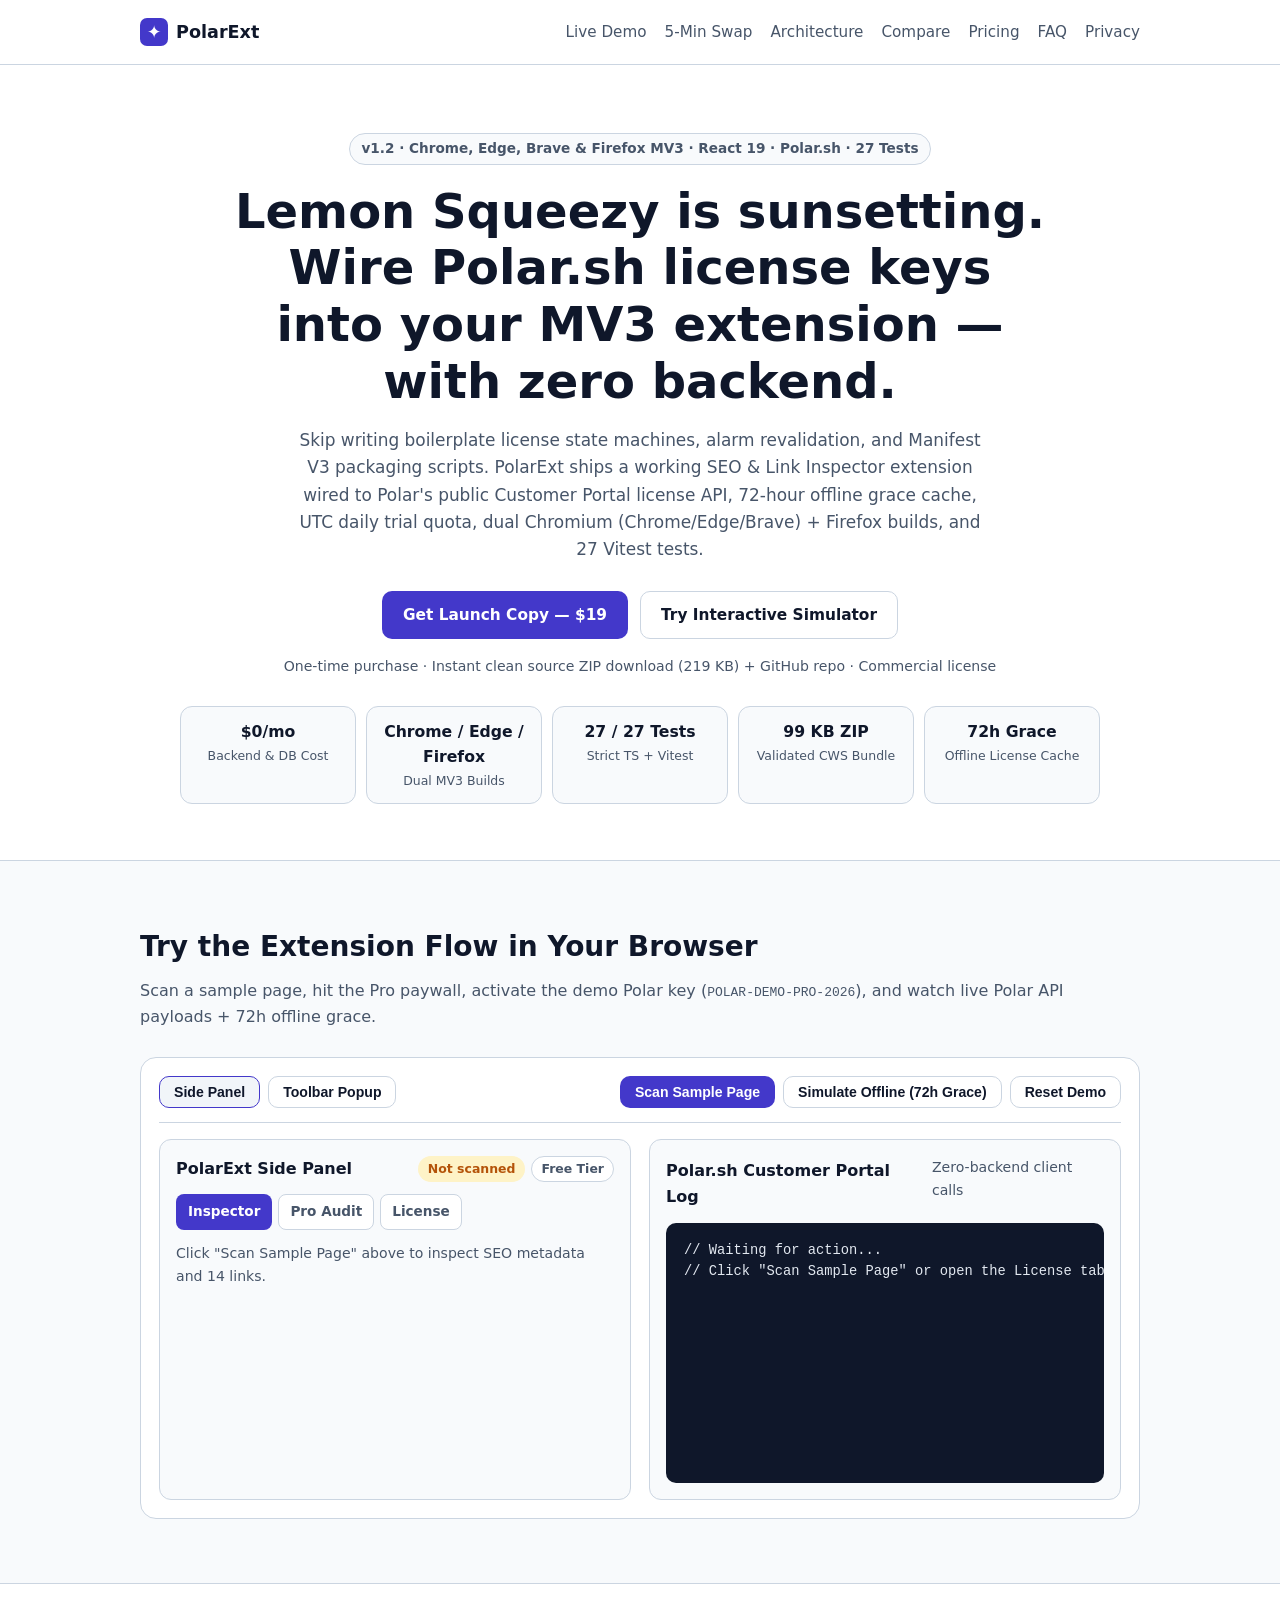
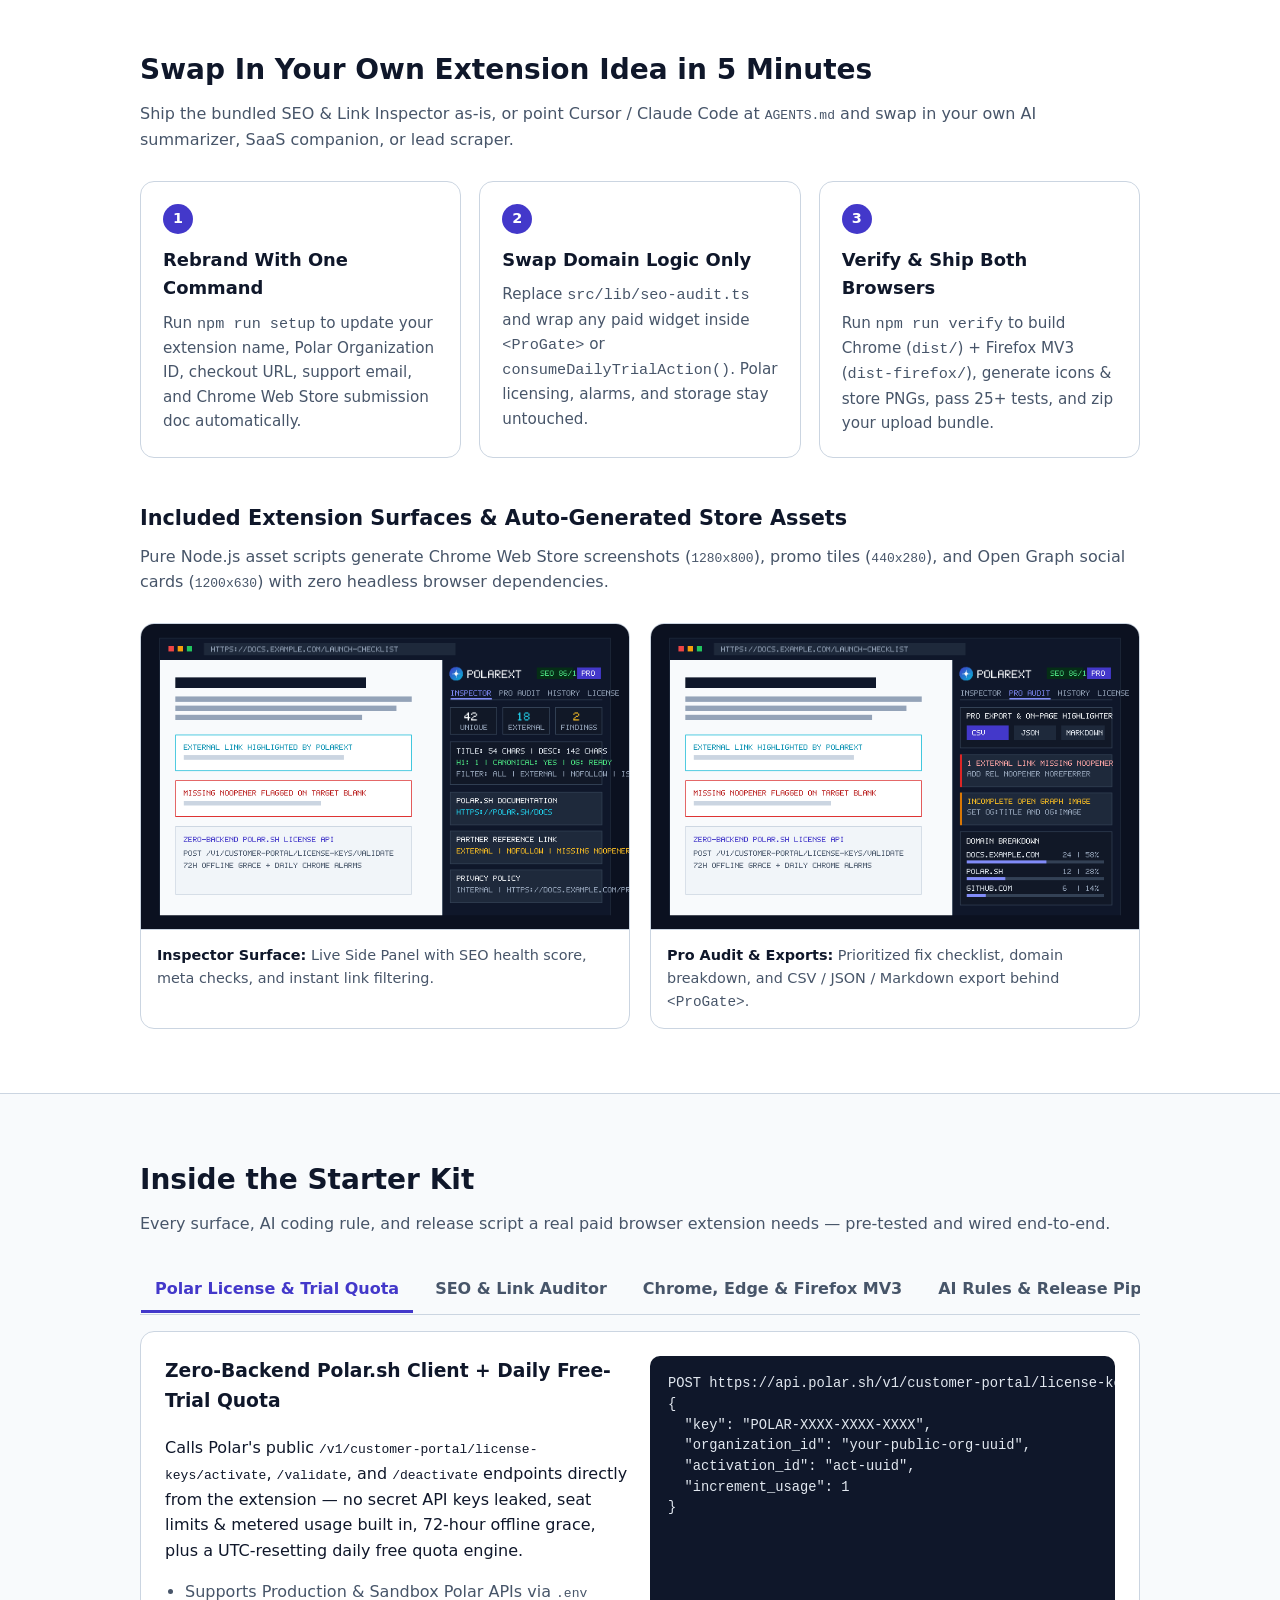
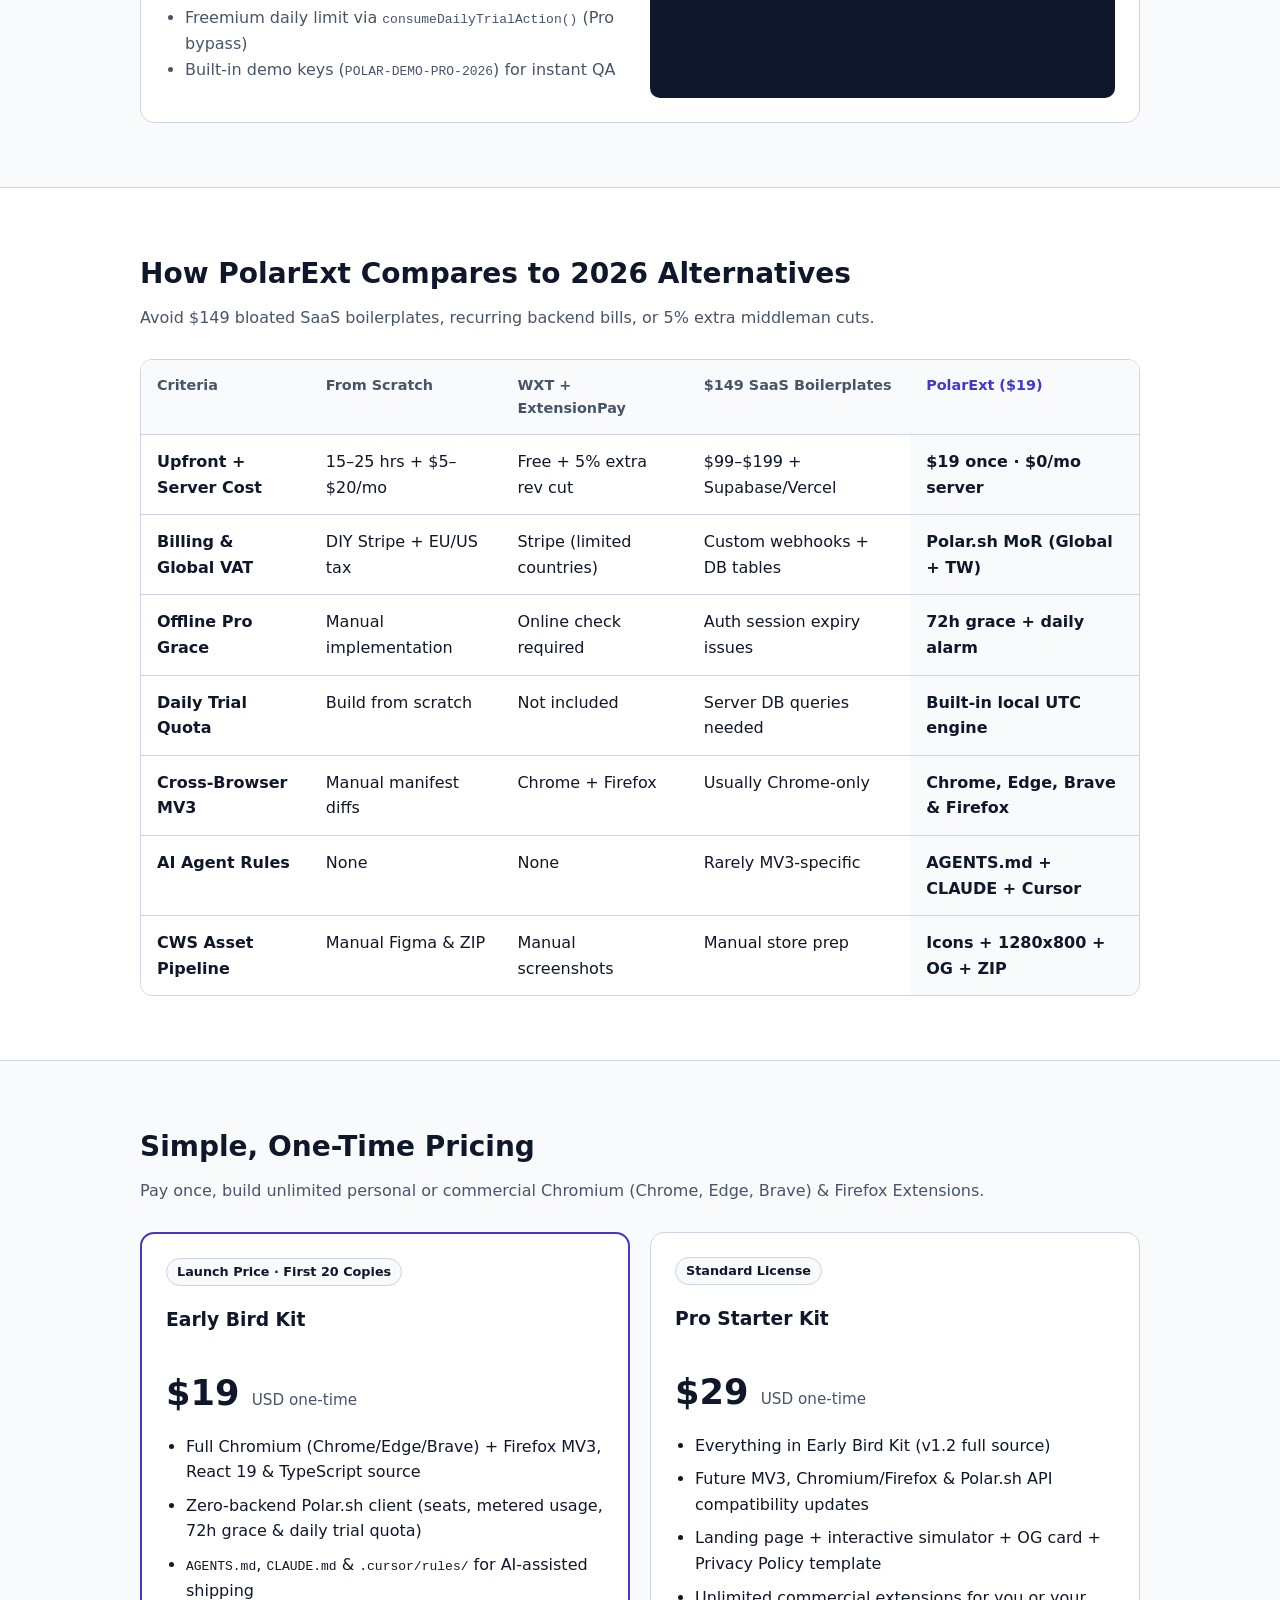
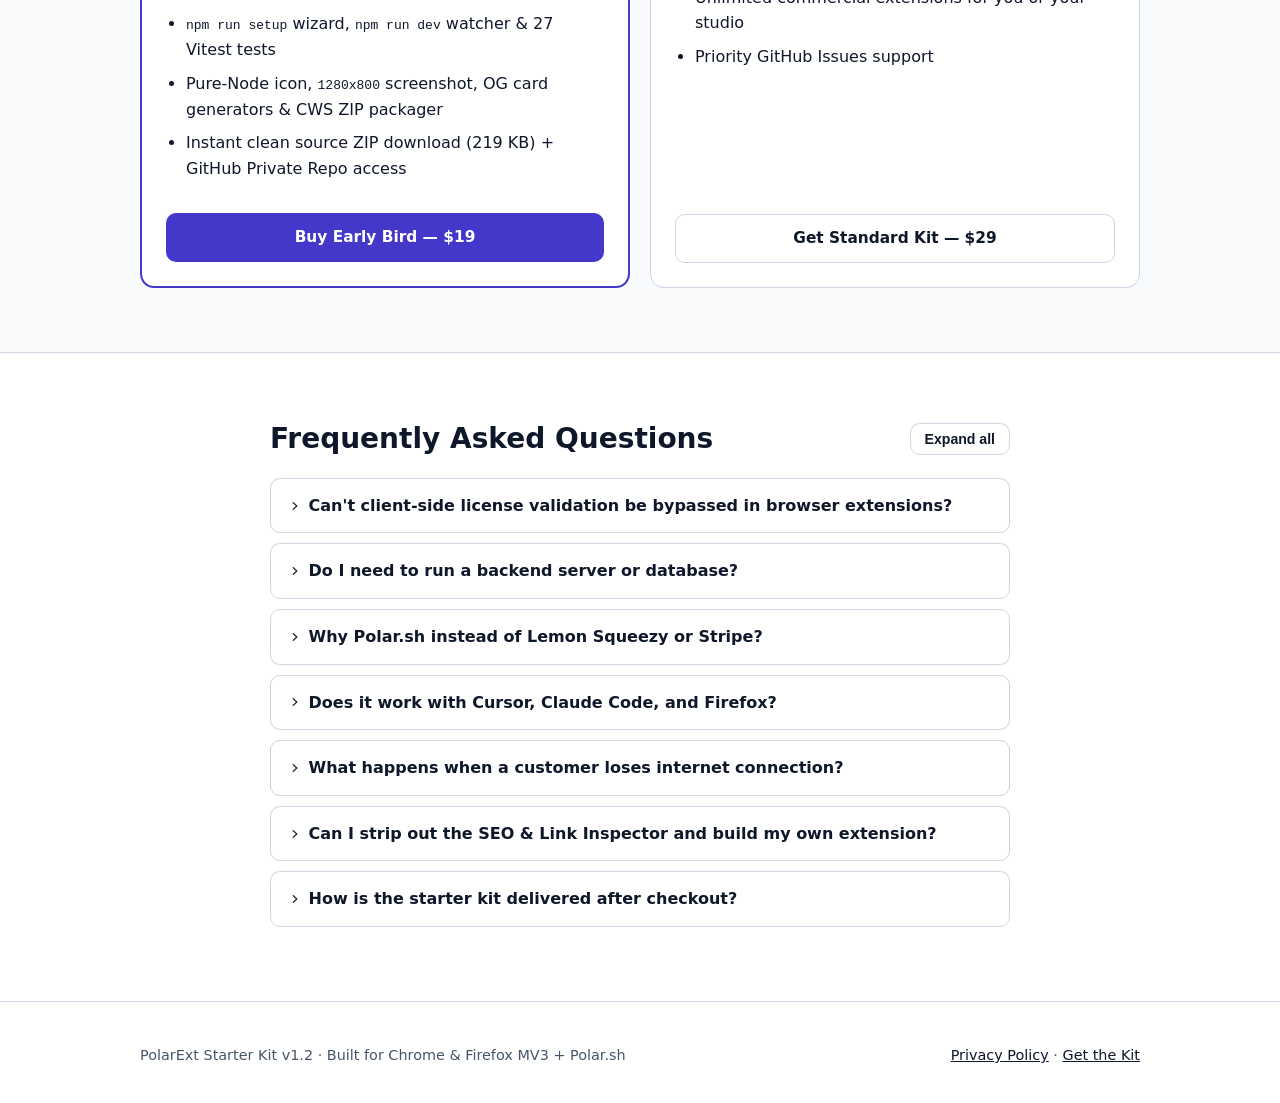
==== commit fb8645a1: "fix(landing): refine launch price pill and remove unsupported percentage in FAQ" ====
--- a/index.html
+++ b/index.html
@@ -528,7 +528,7 @@
 
           <div class="pricing-grid">
             <article class="price-card featured">
-              <span class="pill">Launch Batch · 20 / 20 Left</span>
+              <span class="pill">Launch Price · First 20 Copies</span>
               <h3>Early Bird Kit</h3>
               <p class="price">$19 <span class="price-note">USD one-time</span></p>
               <ul>
@@ -597,8 +597,9 @@
                   inspect DevTools, patch the unpacked bundle, or mock a network response to unlock
                   local UI features. Zero-backend validation is an intentional engineering tradeoff
                   for <strong>$5–$29 local utility extensions</strong> where your marginal cost per
-                  user is $0: you avoid paying monthly server bills while 99% of normal users happily
-                  buy a license. If your extension proxies paid server resources (like LLM API keys
+                  user is $0: you avoid paying monthly server bills, and most paying users won't
+                  spend time patching and reloading an unpacked extension to bypass a modest
+                  one-time tool. If your extension proxies paid server resources (like LLM API keys
                   or proprietary data), you should validate the Polar license key on your backend
                   before serving those API calls.
                 </p>
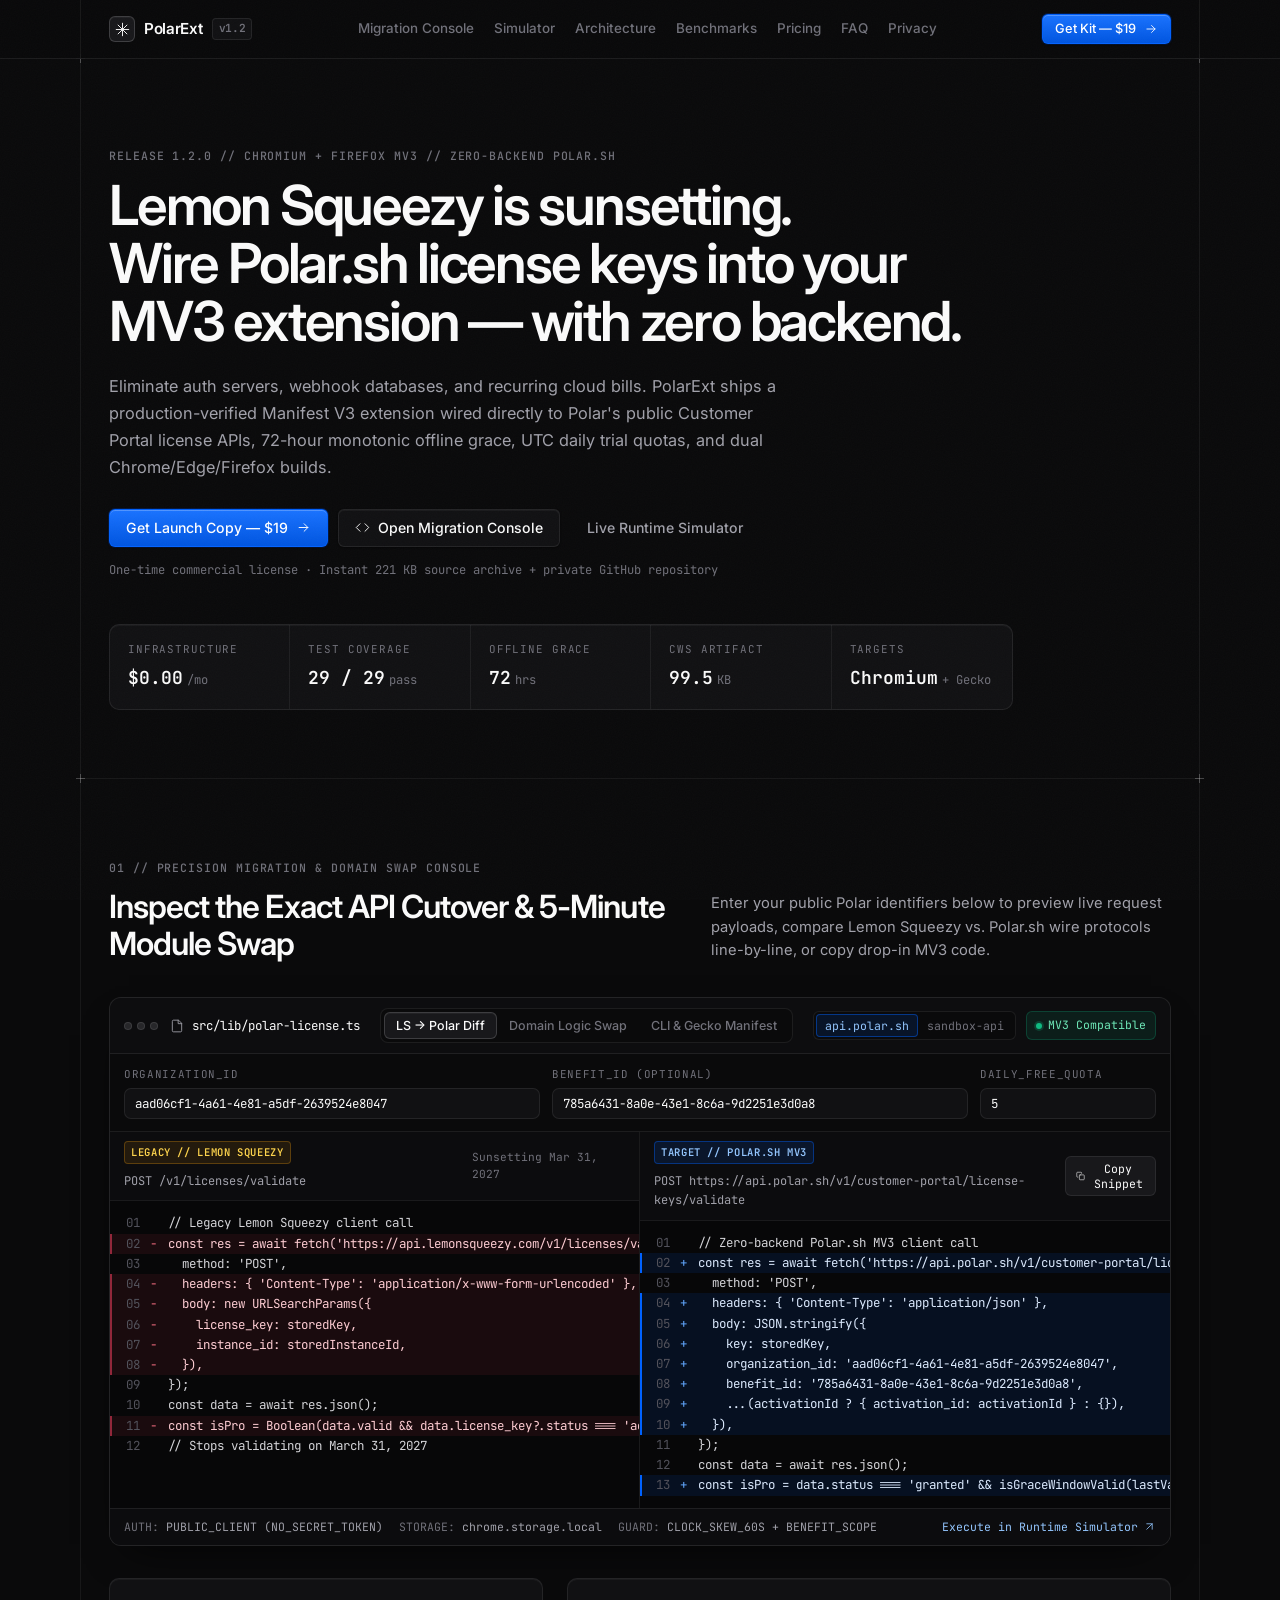
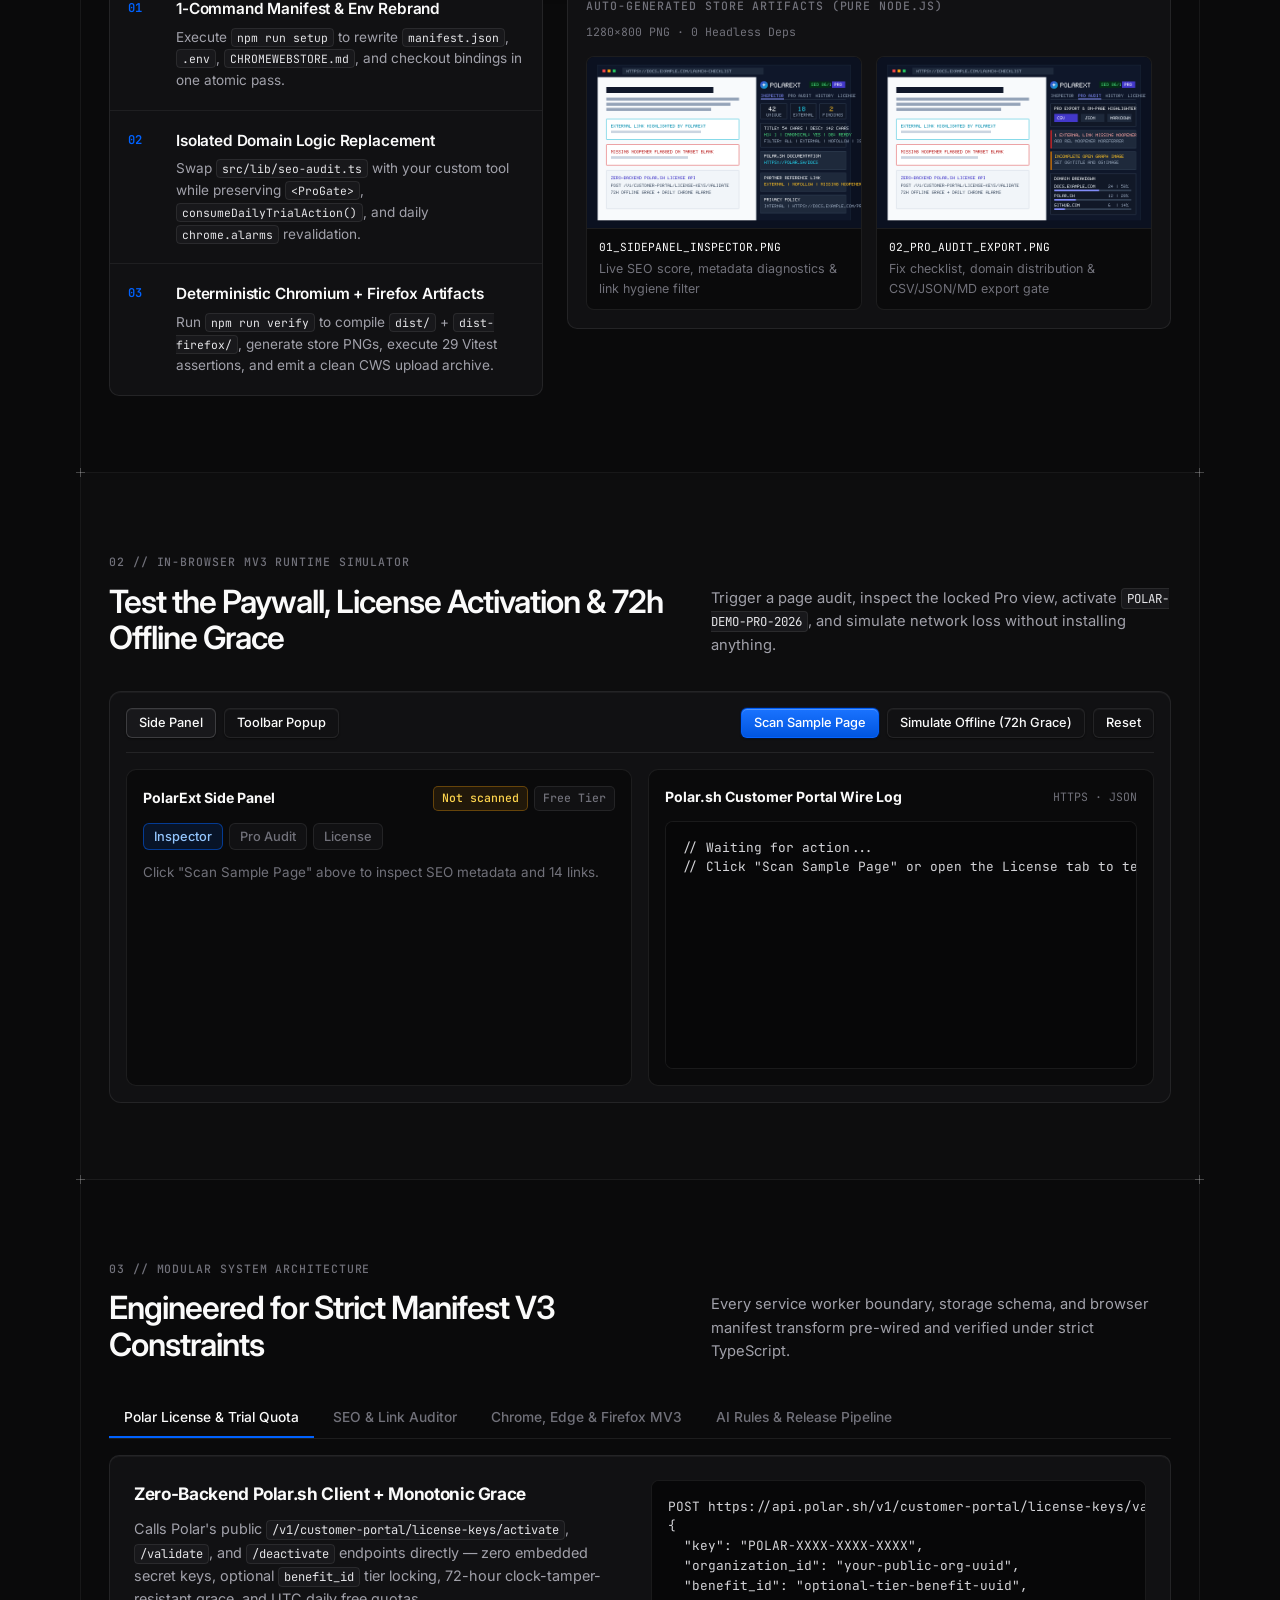
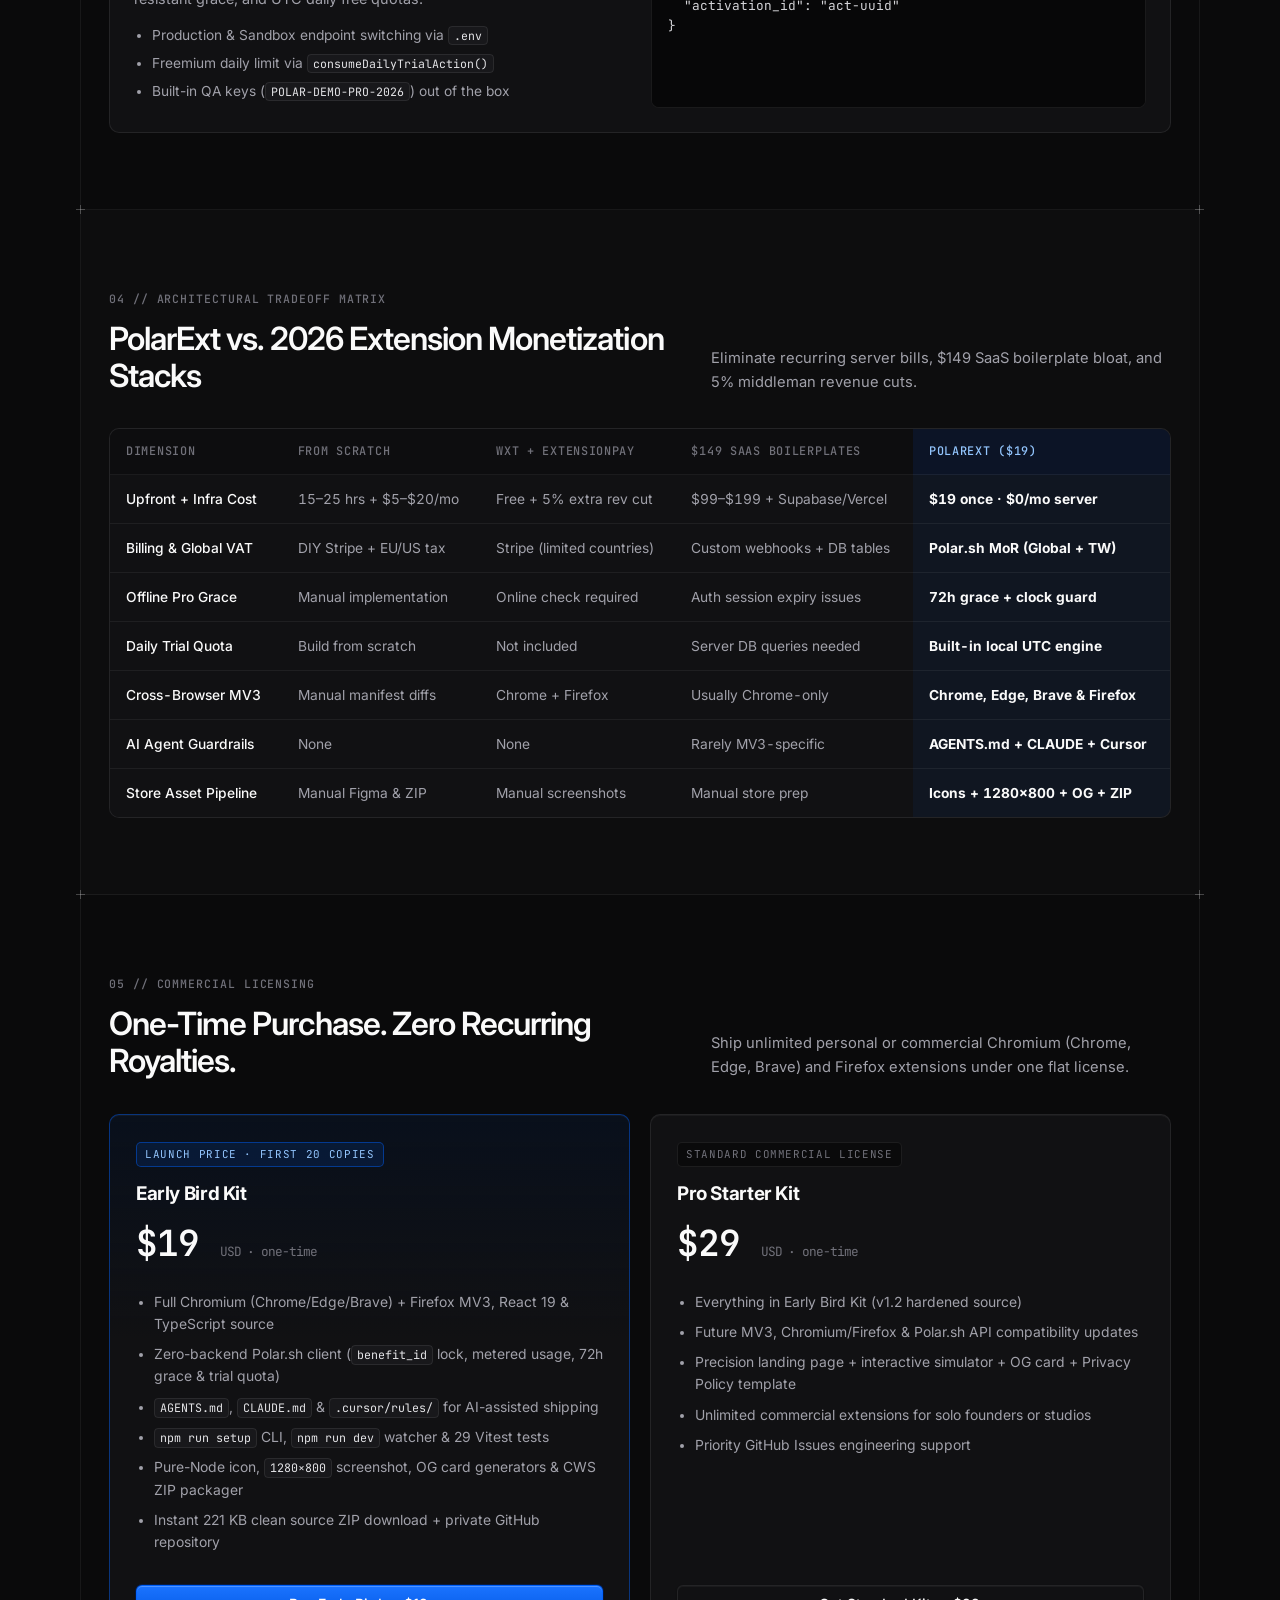
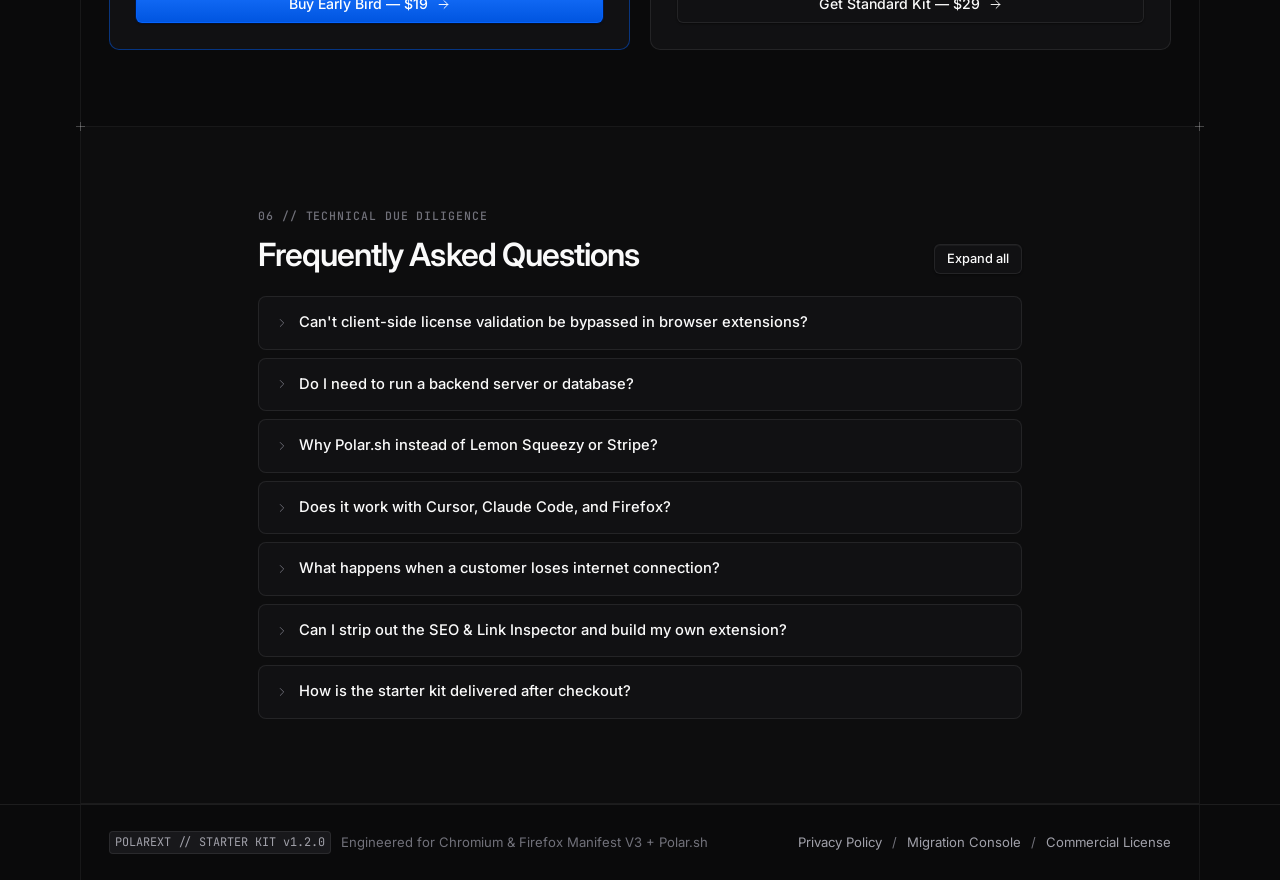
==== commit df12ae9b: "feat(landing): refactor into Swiss editorial grid & precision #swap migration console" ====
--- a/index.html
+++ b/index.html
@@ -3,11 +3,11 @@
   <head>
     <meta charset="UTF-8" />
     <meta name="viewport" content="width=device-width, initial-scale=1.0" />
-    <meta name="color-scheme" content="light dark" />
+    <meta name="color-scheme" content="dark" />
     <title>PolarExt — Zero-Backend Chromium &amp; Firefox MV3 + Polar.sh Starter Kit</title>
     <meta
       name="description"
-      content="Lemon Squeezy is sunsetting. Wire Polar.sh license keys into your Manifest V3 Chromium (Chrome, Edge, Brave) &amp; Firefox extension with zero backend, 72h offline grace, and 27 automated tests."
+      content="Lemon Squeezy is sunsetting. Wire Polar.sh license keys into your Manifest V3 Chromium (Chrome, Edge, Brave) &amp; Firefox extension with zero backend, 72h offline grace, and 29 automated tests."
     />
     <link rel="canonical" href="https://jas845323.github.io/polarext/" />
     <link rel="icon" type="image/png" href="./favicon.png" />
@@ -19,7 +19,7 @@
       property="og:description"
       content="Skip server plumbing after Lemon Squeezy's sunset. MV3 React 19 + Polar.sh public license API, 72h offline grace, daily trial quota, and Chromium + Firefox builds. $19 launch price."
     />
-    <meta property="og:image" content="https://jas845323.github.io/polarext/og-card.png" />
+    <meta property="og:image" content="https://jas845323.github.io/polarext/og-card.png?v=2" />
     <meta property="og:image:width" content="1200" />
     <meta property="og:image:height" content="630" />
 
@@ -27,76 +27,393 @@
     <meta name="twitter:title" content="PolarExt — Zero-Backend Chromium &amp; Firefox MV3 + Polar.sh Kit" />
     <meta
       name="twitter:description"
-      content="Zero backend, zero server bill. MV3 React 19 + Polar.sh license keys, 72h offline grace, Chromium + Firefox MV3 builds, and 27 automated tests. Try the live in-browser demo."
+      content="Zero backend, zero server bill. MV3 React 19 + Polar.sh license keys, 72h offline grace, Chromium + Firefox MV3 builds, and 29 automated tests. Try the live in-browser demo."
     />
-    <meta name="twitter:image" content="https://jas845323.github.io/polarext/og-card.png" />
-
+    <meta name="twitter:image" content="https://jas845323.github.io/polarext/og-card.png?v=2" />
+
+    <link rel="preconnect" href="https://fonts.googleapis.com" />
+    <link rel="preconnect" href="https://fonts.gstatic.com" crossorigin />
+    <link
+      href="https://fonts.googleapis.com/css2?family=Inter:wght@400;500;600&family=JetBrains+Mono:wght@400;500;600&family=Noto+Sans+TC:wght@400;500;600&display=swap"
+      rel="stylesheet"
+    />
     <link rel="stylesheet" href="./styles.css" />
   </head>
   <body>
+    <div class="noise-overlay" aria-hidden="true"></div>
+
     <header class="site-header">
-      <div class="container nav-inner">
+      <div class="arch-container nav-inner">
         <a href="./index.html" class="brand">
-          <span class="brand-mark" aria-hidden="true">✦</span>
-          <span>PolarExt</span>
+          <span class="brand-mark" aria-hidden="true">
+            <svg width="15" height="15" viewBox="0 0 24 24" fill="none" stroke="currentColor" stroke-width="1.5" stroke-linecap="round" stroke-linejoin="round">
+              <path d="M12 2v20M2 12h20M4.93 4.93l14.14 14.14M19.07 4.93L4.93 19.07" />
+            </svg>
+          </span>
+          <span class="brand-name">PolarExt</span>
+          <span class="brand-tag">v1.2</span>
         </a>
+
         <nav class="nav-links" aria-label="Primary navigation">
-          <a href="#simulator">Live Demo</a>
-          <a href="#swap">5-Min Swap</a>
+          <a href="#swap">Migration Console</a>
+          <a href="#simulator">Simulator</a>
           <a href="#features">Architecture</a>
-          <a href="#compare">Compare</a>
+          <a href="#compare">Benchmarks</a>
           <a href="#pricing">Pricing</a>
           <a href="#faq-heading">FAQ</a>
           <a href="./privacy.html">Privacy</a>
         </nav>
+
+        <div class="nav-cta">
+          <a
+            href="https://buy.polar.sh/polar_cl_JOUtaxug7idO6T32vNYuAYgL67hf6MvtT37IR3iRD2N"
+            class="btn btn-primary btn-sm"
+            data-checkout-cta="early"
+          >
+            <span>Get Kit — $19</span>
+            <svg width="14" height="14" viewBox="0 0 24 24" fill="none" stroke="currentColor" stroke-width="1.5" stroke-linecap="round" stroke-linejoin="round" aria-hidden="true">
+              <path d="M5 12h14M13 6l6 6-6 6" />
+            </svg>
+          </a>
+        </div>
       </div>
     </header>
 
-    <main>
-      <section class="hero">
-        <div class="container">
-          <span class="eyebrow">v1.2 · Chrome, Edge, Brave &amp; Firefox MV3 · React 19 · Polar.sh · 27 Tests</span>
+    <main class="arch-shell">
+      <!-- HERO SECTION -->
+      <section class="arch-section hero">
+        <span class="crosshair ch-tl" aria-hidden="true"></span>
+        <span class="crosshair ch-tr" aria-hidden="true"></span>
+        <div class="arch-container hero-layout reveal-stagger">
+          <div class="eyebrow-row">
+            <span class="eyebrow">RELEASE 1.2.0 // CHROMIUM + FIREFOX MV3 // ZERO-BACKEND POLAR.SH</span>
+          </div>
+
           <h1>
             Lemon Squeezy is sunsetting.<br />
             Wire Polar.sh license keys into your MV3 extension — with zero backend.
           </h1>
+
           <p class="hero-sub">
-            Skip writing boilerplate license state machines, alarm revalidation, and Manifest V3
-            packaging scripts. PolarExt ships a working SEO &amp; Link Inspector extension wired to
-            Polar's public Customer Portal license API, 72-hour offline grace cache, UTC daily trial
-            quota, dual Chromium (Chrome/Edge/Brave) + Firefox builds, and 27 Vitest tests.
+            Eliminate auth servers, webhook databases, and recurring cloud bills. PolarExt ships a
+            production-verified Manifest V3 extension wired directly to Polar's public Customer
+            Portal license APIs, 72-hour monotonic offline grace, UTC daily trial quotas, and dual
+            Chrome/Edge/Firefox builds.
           </p>
+
           <div class="hero-actions">
             <a
               href="https://buy.polar.sh/polar_cl_JOUtaxug7idO6T32vNYuAYgL67hf6MvtT37IR3iRD2N"
               class="btn btn-primary"
               data-checkout-cta="early"
             >
-              Get Launch Copy — $19
+              <span>Get Launch Copy — $19</span>
+              <svg width="15" height="15" viewBox="0 0 24 24" fill="none" stroke="currentColor" stroke-width="1.5" stroke-linecap="round" stroke-linejoin="round" aria-hidden="true">
+                <path d="M5 12h14M13 6l6 6-6 6" />
+              </svg>
             </a>
-            <a href="#simulator" class="btn btn-secondary">Try Interactive Simulator</a>
-          </div>
+            <a href="#swap" class="btn btn-secondary">
+              <svg width="15" height="15" viewBox="0 0 24 24" fill="none" stroke="currentColor" stroke-width="1.5" stroke-linecap="round" stroke-linejoin="round" aria-hidden="true">
+                <polyline points="16 18 22 12 16 6" />
+                <polyline points="8 6 2 12 8 18" />
+              </svg>
+              <span>Open Migration Console</span>
+            </a>
+            <a href="#simulator" class="btn btn-ghost">Live Runtime Simulator</a>
+          </div>
+
           <p class="hero-meta">
-            One-time purchase · Instant clean source ZIP download (219 KB) + GitHub repo · Commercial license
+            One-time commercial license · Instant 221 KB source archive + private GitHub repository
           </p>
 
-          <ul class="trust-strip" aria-label="Key starter kit highlights">
-            <li><strong>$0/mo</strong><span>Backend &amp; DB Cost</span></li>
-            <li><strong>Chrome / Edge / Firefox</strong><span>Dual MV3 Builds</span></li>
-            <li><strong>27 / 27 Tests</strong><span>Strict TS + Vitest</span></li>
-            <li><strong>99 KB ZIP</strong><span>Validated CWS Bundle</span></li>
-            <li><strong>72h Grace</strong><span>Offline License Cache</span></li>
-          </ul>
+          <dl class="metrics-ledger" aria-label="Verified engineering specifications">
+            <div class="metric-cell">
+              <dt>INFRASTRUCTURE</dt>
+              <dd>$0.00<span>/mo</span></dd>
+            </div>
+            <div class="metric-cell">
+              <dt>TEST COVERAGE</dt>
+              <dd>29 / 29<span>pass</span></dd>
+            </div>
+            <div class="metric-cell">
+              <dt>OFFLINE GRACE</dt>
+              <dd>72<span>hrs</span></dd>
+            </div>
+            <div class="metric-cell">
+              <dt>CWS ARTIFACT</dt>
+              <dd>99.5<span>KB</span></dd>
+            </div>
+            <div class="metric-cell">
+              <dt>TARGETS</dt>
+              <dd>Chromium<span>+ Gecko</span></dd>
+            </div>
+          </dl>
         </div>
       </section>
 
-      <section id="simulator" class="section section-alt">
-        <div class="container">
-          <h2>Try the Extension Flow in Your Browser</h2>
-          <p class="section-lead">
-            Scan a sample page, hit the Pro paywall, activate the demo Polar key
-            (<code>POLAR-DEMO-PRO-2026</code>), and watch live Polar API payloads + 72h offline grace.
-          </p>
+      <!-- FLAGSHIP #SWAP: PRECISION MIGRATION & SWAP CONSOLE -->
+      <section id="swap" class="arch-section">
+        <span class="crosshair ch-tl" aria-hidden="true"></span>
+        <span class="crosshair ch-tr" aria-hidden="true"></span>
+        <div class="arch-container">
+          <div class="section-head-split">
+            <div>
+              <span class="eyebrow">01 // PRECISION MIGRATION &amp; DOMAIN SWAP CONSOLE</span>
+              <h2>Inspect the Exact API Cutover &amp; 5-Minute Module Swap</h2>
+            </div>
+            <p class="section-lead">
+              Enter your public Polar identifiers below to preview live request payloads, compare
+              Lemon Squeezy vs. Polar.sh wire protocols line-by-line, or copy drop-in MV3 code.
+            </p>
+          </div>
+
+          <div class="console-frame">
+            <!-- Top macOS / DevTools Window Header -->
+            <div class="console-toolbar">
+              <div class="console-file-id">
+                <span class="window-dots" aria-hidden="true">
+                  <i></i><i></i><i></i>
+                </span>
+                <svg width="14" height="14" viewBox="0 0 24 24" fill="none" stroke="currentColor" stroke-width="1.5" stroke-linecap="round" stroke-linejoin="round" aria-hidden="true">
+                  <path d="M14 2H6a2 2 0 0 0-2 2v16a2 2 0 0 0 2 2h12a2 2 0 0 0 2-2V8z" />
+                  <polyline points="14 2 14 8 20 8" />
+                </svg>
+                <code id="swap-active-filepath">src/lib/polar-license.ts</code>
+              </div>
+
+              <!-- Sliding Segmented Control for Console Mode -->
+              <div class="seg-control" role="tablist" aria-label="Migration console view">
+                <button
+                  type="button"
+                  role="tab"
+                  id="swap-tab-diff"
+                  class="seg-btn"
+                  data-swap-mode="diff"
+                  aria-selected="true"
+                >
+                  LS → Polar Diff
+                </button>
+                <button
+                  type="button"
+                  role="tab"
+                  id="swap-tab-gate"
+                  class="seg-btn"
+                  data-swap-mode="gate"
+                  aria-selected="false"
+                >
+                  Domain Logic Swap
+                </button>
+                <button
+                  type="button"
+                  role="tab"
+                  id="swap-tab-cli"
+                  class="seg-btn"
+                  data-swap-mode="cli"
+                  aria-selected="false"
+                >
+                  CLI &amp; Gecko Manifest
+                </button>
+              </div>
+
+              <!-- Environment Switch + Status Indicator -->
+              <div class="console-status-group">
+                <div class="env-switch" role="group" aria-label="Polar API environment">
+                  <button type="button" class="env-btn" data-swap-env="prod" aria-pressed="true">
+                    api.polar.sh
+                  </button>
+                  <button type="button" class="env-btn" data-swap-env="sandbox" aria-pressed="false">
+                    sandbox-api
+                  </button>
+                </div>
+                <span class="status-indicator" title="Manifest V3 CSP & Service Worker Verified">
+                  <span class="status-dot" aria-hidden="true"></span>
+                  <span>MV3 Compatible</span>
+                </span>
+              </div>
+            </div>
+
+            <!-- Live Parameter Bar -->
+            <div class="console-params" aria-label="Live snippet parameters">
+              <div class="param-field">
+                <label for="swap-org-input">ORGANIZATION_ID</label>
+                <input
+                  id="swap-org-input"
+                  type="text"
+                  value="aad06cf1-4a61-4e81-a5df-2639524e8047"
+                  spellcheck="false"
+                  autocomplete="off"
+                />
+              </div>
+              <div class="param-field">
+                <label for="swap-benefit-input">BENEFIT_ID (OPTIONAL)</label>
+                <input
+                  id="swap-benefit-input"
+                  type="text"
+                  value="785a6431-8a0e-43e1-8c6a-9d2251e3d0a8"
+                  spellcheck="false"
+                  autocomplete="off"
+                />
+              </div>
+              <div class="param-field">
+                <label for="swap-limit-input">DAILY_FREE_QUOTA</label>
+                <input
+                  id="swap-limit-input"
+                  type="number"
+                  min="1"
+                  max="99"
+                  value="5"
+                  autocomplete="off"
+                />
+              </div>
+            </div>
+
+            <!-- Diff-Inspired Dual Code Panes -->
+            <div class="diff-workbench" role="tabpanel" id="swap-tabpanel" aria-labelledby="swap-tab-diff">
+              <div class="diff-pane diff-pane-legacy">
+                <div class="diff-pane-head">
+                  <div class="diff-pane-title">
+                    <span class="diff-badge badge-legacy" id="swap-left-badge">LEGACY // LEMON SQUEEZY</span>
+                    <code id="swap-left-endpoint">POST /v1/licenses/validate</code>
+                  </div>
+                  <span class="diff-meta" id="swap-left-meta">Sunsetting Mar 31, 2027</span>
+                </div>
+                <div class="code-viewport" id="swap-left-code" aria-label="Legacy implementation reference"></div>
+              </div>
+
+              <div class="diff-pane diff-pane-polar">
+                <div class="diff-pane-head">
+                  <div class="diff-pane-title">
+                    <span class="diff-badge badge-polar" id="swap-right-badge">TARGET // POLAR.SH MV3</span>
+                    <code id="swap-right-endpoint">POST /v1/customer-portal/license-keys/validate</code>
+                  </div>
+                  <button
+                    type="button"
+                    class="copy-btn"
+                    id="swap-copy-btn"
+                    aria-label="Copy PolarExt target snippet"
+                  >
+                    <svg class="icon-copy" width="14" height="14" viewBox="0 0 24 24" fill="none" stroke="currentColor" stroke-width="1.5" stroke-linecap="round" stroke-linejoin="round" aria-hidden="true">
+                      <rect x="9" y="9" width="13" height="13" rx="2" ry="2" />
+                      <path d="M5 15H4a2 2 0 0 1-2-2V4a2 2 0 0 1 2-2h9a2 2 0 0 1 2 2v1" />
+                    </svg>
+                    <svg class="icon-check" width="14" height="14" viewBox="0 0 24 24" fill="none" stroke="currentColor" stroke-width="1.5" stroke-linecap="round" stroke-linejoin="round" aria-hidden="true">
+                      <polyline points="20 6 9 17 4 12" />
+                    </svg>
+                    <span id="swap-copy-label">Copy Snippet</span>
+                  </button>
+                </div>
+                <div class="code-viewport" id="swap-right-code" aria-label="PolarExt target implementation"></div>
+              </div>
+            </div>
+
+            <!-- Console Footer Telemetry Bar -->
+            <div class="console-footer">
+              <div class="console-telemetry">
+                <span>AUTH: <code>PUBLIC_CLIENT (NO_SECRET_TOKEN)</code></span>
+                <span>STORAGE: <code>chrome.storage.local</code></span>
+                <span>GUARD: <code>CLOCK_SKEW_60S + BENEFIT_SCOPE</code></span>
+              </div>
+              <a href="#simulator" class="console-link">
+                <span>Execute in Runtime Simulator</span>
+                <svg width="13" height="13" viewBox="0 0 24 24" fill="none" stroke="currentColor" stroke-width="1.5" stroke-linecap="round" stroke-linejoin="round" aria-hidden="true">
+                  <path d="M7 17L17 7M7 7h10v10" />
+                </svg>
+              </a>
+            </div>
+          </div>
+
+          <!-- Asymmetric Editorial Ledger + Store Surface Inspection -->
+          <div class="swap-editorial-grid">
+            <div class="workflow-ledger">
+              <div class="ledger-row">
+                <span class="ledger-idx">01</span>
+                <div>
+                  <h3>1-Command Manifest &amp; Env Rebrand</h3>
+                  <p>
+                    Execute <code>npm run setup</code> to rewrite <code>manifest.json</code>,
+                    <code>.env</code>, <code>CHROMEWEBSTORE.md</code>, and checkout bindings in one
+                    atomic pass.
+                  </p>
+                </div>
+              </div>
+              <div class="ledger-row">
+                <span class="ledger-idx">02</span>
+                <div>
+                  <h3>Isolated Domain Logic Replacement</h3>
+                  <p>
+                    Swap <code>src/lib/seo-audit.ts</code> with your custom tool while preserving
+                    <code>&lt;ProGate&gt;</code>, <code>consumeDailyTrialAction()</code>, and daily
+                    <code>chrome.alarms</code> revalidation.
+                  </p>
+                </div>
+              </div>
+              <div class="ledger-row">
+                <span class="ledger-idx">03</span>
+                <div>
+                  <h3>Deterministic Chromium + Firefox Artifacts</h3>
+                  <p>
+                    Run <code>npm run verify</code> to compile <code>dist/</code> +
+                    <code>dist-firefox/</code>, generate store PNGs, execute 29 Vitest assertions,
+                    and emit a clean CWS upload archive.
+                  </p>
+                </div>
+              </div>
+            </div>
+
+            <div class="surface-inspection">
+              <div class="inspection-head">
+                <span class="eyebrow">AUTO-GENERATED STORE ARTIFACTS (PURE NODE.JS)</span>
+                <span class="mono-note">1280×800 PNG · 0 Headless Deps</span>
+              </div>
+              <div class="gallery-grid">
+                <figure class="gallery-card">
+                  <img
+                    src="./assets/screenshot-1-sidepanel-1280x800.png"
+                    alt="PolarExt Side Panel Inspector showing SEO score 86 out of 100, unique and external link counts, and metadata checks"
+                    width="1280"
+                    height="800"
+                    loading="lazy"
+                  />
+                  <figcaption>
+                    <code>01_SIDEPANEL_INSPECTOR.PNG</code>
+                    <span>Live SEO score, metadata diagnostics &amp; link hygiene filter</span>
+                  </figcaption>
+                </figure>
+                <figure class="gallery-card">
+                  <img
+                    src="./assets/screenshot-2-pro-audit-1280x800.png"
+                    alt="PolarExt Pro Audit view showing CSV JSON Markdown exports, security fix checklist, and domain breakdown bars"
+                    width="1280"
+                    height="800"
+                    loading="lazy"
+                  />
+                  <figcaption>
+                    <code>02_PRO_AUDIT_EXPORT.PNG</code>
+                    <span>Fix checklist, domain distribution &amp; CSV/JSON/MD export gate</span>
+                  </figcaption>
+                </figure>
+              </div>
+            </div>
+          </div>
+        </div>
+      </section>
+
+      <!-- INTERACTIVE RUNTIME SIMULATOR -->
+      <section id="simulator" class="arch-section section-elevated">
+        <span class="crosshair ch-tl" aria-hidden="true"></span>
+        <span class="crosshair ch-tr" aria-hidden="true"></span>
+        <div class="arch-container">
+          <div class="section-head-split">
+            <div>
+              <span class="eyebrow">02 // IN-BROWSER MV3 RUNTIME SIMULATOR</span>
+              <h2>Test the Paywall, License Activation &amp; 72h Offline Grace</h2>
+            </div>
+            <p class="section-lead">
+              Trigger a page audit, inspect the locked Pro view, activate
+              <code>POLAR-DEMO-PRO-2026</code>, and simulate network loss without installing
+              anything.
+            </p>
+          </div>
 
           <div class="sim-shell">
             <div class="sim-toolbar">
@@ -116,7 +433,7 @@
                   Simulate Offline (72h Grace)
                 </button>
                 <button type="button" class="btn btn-sm" id="sim-reset-btn">
-                  Reset Demo
+                  Reset
                 </button>
               </div>
             </div>
@@ -214,7 +531,7 @@
                         Fill Demo
                       </button>
                     </div>
-                    <div class="sim-controls" style="margin-top: 10px;">
+                    <div class="sim-controls sim-key-actions">
                       <button type="button" class="btn btn-sm btn-primary" id="sim-activate-btn">
                         Activate Key
                       </button>
@@ -228,8 +545,8 @@
 
               <div class="sim-log">
                 <div class="sim-device-head">
-                  <strong>Polar.sh Customer Portal Log</strong>
-                  <span class="sim-muted">Zero-backend client calls</span>
+                  <strong>Polar.sh Customer Portal Wire Log</strong>
+                  <span class="mono-note">HTTPS · JSON</span>
                 </div>
                 <pre class="code-box sim-log-box"><code id="sim-api-log">// Waiting for action...
 // Click "Scan Sample Page" or open the License tab to test Polar.sh activation.</code></pre>
@@ -239,89 +556,21 @@
         </div>
       </section>
 
-      <section id="swap" class="section">
-        <div class="container">
-          <h2>Swap In Your Own Extension Idea in 5 Minutes</h2>
-          <p class="section-lead">
-            Ship the bundled SEO &amp; Link Inspector as-is, or point Cursor / Claude Code at
-            <code>AGENTS.md</code> and swap in your own AI summarizer, SaaS companion, or lead scraper.
-          </p>
-
-          <div class="swap-grid">
-            <article class="swap-card">
-              <span class="step-num">1</span>
-              <h3>Rebrand With One Command</h3>
-              <p>
-                Run <code>npm run setup</code> to update your extension name, Polar Organization ID,
-                checkout URL, support email, and Chrome Web Store submission doc automatically.
-              </p>
-            </article>
-            <article class="swap-card">
-              <span class="step-num">2</span>
-              <h3>Swap Domain Logic Only</h3>
-              <p>
-                Replace <code>src/lib/seo-audit.ts</code> and wrap any paid widget inside
-                <code>&lt;ProGate&gt;</code> or <code>consumeDailyTrialAction()</code>. Polar
-                licensing, alarms, and storage stay untouched.
-              </p>
-            </article>
-            <article class="swap-card">
-              <span class="step-num">3</span>
-              <h3>Verify &amp; Ship Both Browsers</h3>
-              <p>
-                Run <code>npm run verify</code> to build Chrome (<code>dist/</code>) + Firefox MV3
-                (<code>dist-firefox/</code>), generate icons &amp; store PNGs, pass 25+ tests, and zip
-                your upload bundle.
-              </p>
-            </article>
-          </div>
-
-          <div class="gallery-wrap">
-            <h3>Included Extension Surfaces &amp; Auto-Generated Store Assets</h3>
+      <!-- SYSTEM ARCHITECTURE TABS -->
+      <section id="features" class="arch-section">
+        <span class="crosshair ch-tl" aria-hidden="true"></span>
+        <span class="crosshair ch-tr" aria-hidden="true"></span>
+        <div class="arch-container">
+          <div class="section-head-split">
+            <div>
+              <span class="eyebrow">03 // MODULAR SYSTEM ARCHITECTURE</span>
+              <h2>Engineered for Strict Manifest V3 Constraints</h2>
+            </div>
             <p class="section-lead">
-              Pure Node.js asset scripts generate Chrome Web Store screenshots (<code>1280x800</code>),
-              promo tiles (<code>440x280</code>), and Open Graph social cards (<code>1200x630</code>)
-              with zero headless browser dependencies.
+              Every service worker boundary, storage schema, and browser manifest transform pre-wired
+              and verified under strict TypeScript.
             </p>
-            <div class="gallery-grid">
-              <figure class="gallery-card">
-                <img
-                  src="./assets/screenshot-1-sidepanel-1280x800.png"
-                  alt="PolarExt Side Panel Inspector showing SEO score 86 out of 100, unique and external link counts, and metadata checks"
-                  width="1280"
-                  height="800"
-                  loading="lazy"
-                />
-                <figcaption>
-                  <strong>Inspector Surface:</strong> Live Side Panel with SEO health score, meta
-                  checks, and instant link filtering.
-                </figcaption>
-              </figure>
-              <figure class="gallery-card">
-                <img
-                  src="./assets/screenshot-2-pro-audit-1280x800.png"
-                  alt="PolarExt Pro Audit view showing CSV JSON Markdown exports, security fix checklist, and domain breakdown bars"
-                  width="1280"
-                  height="800"
-                  loading="lazy"
-                />
-                <figcaption>
-                  <strong>Pro Audit &amp; Exports:</strong> Prioritized fix checklist, domain
-                  breakdown, and CSV / JSON / Markdown export behind <code>&lt;ProGate&gt;</code>.
-                </figcaption>
-              </figure>
-            </div>
-          </div>
-        </div>
-      </section>
-
-      <section id="features" class="section section-alt">
-        <div class="container">
-          <h2>Inside the Starter Kit</h2>
-          <p class="section-lead">
-            Every surface, AI coding rule, and release script a real paid browser extension needs —
-            pre-tested and wired end-to-end.
-          </p>
+          </div>
 
           <div class="tabs-shell">
             <div class="preview-tabs" role="tablist" aria-label="Starter kit modules">
@@ -343,25 +592,25 @@
               <div role="tabpanel" aria-labelledby="feat-tab-license" tabindex="0">
                 <div class="preview-panel">
                   <div class="preview-copy">
-                    <h3>Zero-Backend Polar.sh Client + Daily Free-Trial Quota</h3>
+                    <h3>Zero-Backend Polar.sh Client + Monotonic Grace</h3>
                     <p>
                       Calls Polar's public <code>/v1/customer-portal/license-keys/activate</code>,
-                      <code>/validate</code>, and <code>/deactivate</code> endpoints directly from the
-                      extension — no secret API keys leaked, seat limits &amp; metered usage built in,
-                      72-hour offline grace, plus a UTC-resetting daily free quota engine.
+                      <code>/validate</code>, and <code>/deactivate</code> endpoints directly — zero
+                      embedded secret keys, optional <code>benefit_id</code> tier locking, 72-hour
+                      clock-tamper-resistant grace, and UTC daily free quotas.
                     </p>
                     <ul>
-                      <li>Supports Production &amp; Sandbox Polar APIs via <code>.env</code></li>
-                      <li>Freemium daily limit via <code>consumeDailyTrialAction()</code> (Pro bypass)</li>
-                      <li>Built-in demo keys (<code>POLAR-DEMO-PRO-2026</code>) for instant QA</li>
+                      <li>Production &amp; Sandbox endpoint switching via <code>.env</code></li>
+                      <li>Freemium daily limit via <code>consumeDailyTrialAction()</code></li>
+                      <li>Built-in QA keys (<code>POLAR-DEMO-PRO-2026</code>) out of the box</li>
                     </ul>
                   </div>
                   <pre class="code-box"><code>POST https://api.polar.sh/v1/customer-portal/license-keys/validate
 {
   "key": "POLAR-XXXX-XXXX-XXXX",
   "organization_id": "your-public-org-uuid",
-  "activation_id": "act-uuid",
-  "increment_usage": 1
+  "benefit_id": "optional-tier-benefit-uuid",
+  "activation_id": "act-uuid"
 }</code></pre>
                 </div>
               </div>
@@ -369,16 +618,16 @@
               <div role="tabpanel" aria-labelledby="feat-tab-seo" hidden="until-found">
                 <div class="preview-panel">
                   <div class="preview-copy">
-                    <h3>Standalone SEO &amp; Link Security Auditor</h3>
+                    <h3>Deterministic SEO &amp; Link Security Auditor</h3>
                     <p>
-                      Ship it immediately as your own niche developer tool or replace the module with
-                      your custom product logic. Evaluates metadata, anchor hygiene, and security flags
-                      locally on the active tab.
+                      Ship immediately as a standalone developer utility or replace the module with
+                      your own product logic. Audits metadata, anchor attributes, and mixed-content
+                      security flags locally on the active tab.
                     </p>
                     <ul>
-                      <li>0–100 SEO score (Title, Description, Canonical, H1, Open Graph)</li>
-                      <li>Flags missing <code>rel="noopener"</code> &amp; mixed <code>http://</code> links</li>
-                      <li>Local scan history (10 pages) + CSV / JSON / Markdown export</li>
+                      <li>0–100 deterministic score (Title, Description, Canonical, H1, OG)</li>
+                      <li>Flags missing <code>rel="noopener"</code> &amp; insecure <code>http://</code> links</li>
+                      <li>10-page local snapshot history + CSV / JSON / Markdown export</li>
                     </ul>
                   </div>
                   <pre class="code-box"><code>const audit = evaluatePageAudit(pageUrl, meta, links, duplicateCount);
@@ -391,16 +640,15 @@
                   <div class="preview-copy">
                     <h3>Cross-Browser MV3: Chrome, Edge, Brave &amp; Firefox</h3>
                     <p>
-                      Three complete React 19 surfaces styled with native <code>light-dark()</code>
-                      tokens, System / Light / Dark appearance override, accessible
-                      <code>:user-invalid</code> form validation, a Chromium MV3 build
-                      (<code>dist/</code> for Chrome, Edge, Brave, Arc), and an automated Firefox MV3
-                      build converting <code>side_panel</code> to <code>sidebar_action</code>.
+                      Three React 19 surfaces styled with native <code>light-dark()</code> tokens,
+                      3-state theme override, accessible <code>:user-invalid</code> validation, a
+                      Chromium MV3 bundle (<code>dist/</code>), and an automated Firefox MV3 build
+                      mapping <code>side_panel</code> to <code>sidebar_action</code>.
                     </p>
                     <ul>
-                      <li>Global keyboard shortcut <code>Alt+Shift+P</code> opens Side Panel</li>
-                      <li><code>npm run build:firefox</code> emits ready-to-load <code>dist-firefox/</code></li>
-                      <li><code>requestAnimationFrame</code> batched on-page highlighting + Shadow DOM toast</li>
+                      <li>Global shortcut <code>Alt+Shift+P</code> opens Side Panel</li>
+                      <li><code>npm run build:firefox</code> emits Gecko-ready <code>dist-firefox/</code></li>
+                      <li><code>requestAnimationFrame</code> chunked DOM highlighter + Shadow DOM toast</li>
                     </ul>
                   </div>
                   <pre class="code-box"><code>&lt;ProGate
@@ -416,25 +664,25 @@
               <div role="tabpanel" aria-labelledby="feat-tab-dx" hidden="until-found">
                 <div class="preview-panel">
                   <div class="preview-copy">
-                    <h3>AI Coding-Agent Rules, Setup CLI &amp; CWS Asset Pipeline</h3>
+                    <h3>AI Coding-Agent Guardrails &amp; Release Tooling</h3>
                     <p>
-                      Pre-configured with <code>AGENTS.md</code>, <code>CLAUDE.md</code>, and
-                      <code>.cursor/rules/polarext-mv3.mdc</code> so AI coding assistants never break
-                      MV3 CSP rules, global Service Worker state, or Polar's public API contract.
+                      Ships with <code>AGENTS.md</code>, <code>CLAUDE.md</code>, and
+                      <code>.cursor/rules/polarext-mv3.mdc</code> so Cursor and Claude Code preserve
+                      MV3 CSP compliance, ephemeral service worker state, and Polar API contracts.
                     </p>
                     <ul>
                       <li><code>npm run setup</code> rebrands manifest, <code>.env</code>, CWS doc &amp; landing</li>
-                      <li><code>npm run dev</code> watches files and rebuilds MV3 bundles on save</li>
-                      <li>Pure-Node generators for icons, <code>1280x800</code> screenshots &amp; OG card</li>
+                      <li><code>npm run dev</code> watches source and rebuilds MV3 bundles on save</li>
+                      <li>Zero-dependency PNG generators for icons, store screenshots &amp; OG cards</li>
                     </ul>
                   </div>
                   <pre class="code-box"><code>polarext-starter-kit/
 ├── AGENTS.md &amp; CLAUDE.md
 ├── .cursor/rules/polarext-mv3.mdc
 ├── src/lib/polar-license.ts   # Zero-backend Polar client
-├── src/lib/trial-quota.ts     # Daily free quota engine
-├── scripts/build-firefox.mjs  # Firefox MV3 adapter
-└── scripts/setup.mjs          # 1-command rebranding CLI</code></pre>
+├── src/lib/trial-quota.ts     # UTC daily trial quota
+├── scripts/build-firefox.mjs  # Firefox MV3 transform
+└── scripts/setup.mjs          # Atomic rebranding CLI</code></pre>
                 </div>
               </div>
             </div>
@@ -442,12 +690,22 @@
         </div>
       </section>
 
-      <section id="compare" class="section">
-        <div class="container">
-          <h2>How PolarExt Compares to 2026 Alternatives</h2>
-          <p class="section-lead">
-            Avoid $149 bloated SaaS boilerplates, recurring backend bills, or 5% extra middleman cuts.
-          </p>
+      <!-- BENCHMARK COMPARISON MATRIX -->
+      <section id="compare" class="arch-section section-elevated">
+        <span class="crosshair ch-tl" aria-hidden="true"></span>
+        <span class="crosshair ch-tr" aria-hidden="true"></span>
+        <div class="arch-container">
+          <div class="section-head-split">
+            <div>
+              <span class="eyebrow">04 // ARCHITECTURAL TRADEOFF MATRIX</span>
+              <h2>PolarExt vs. 2026 Extension Monetization Stacks</h2>
+            </div>
+            <p class="section-lead">
+              Eliminate recurring server bills, $149 SaaS boilerplate bloat, and 5% middleman
+              revenue cuts.
+            </p>
+          </div>
+
           <div tabindex="0" role="region" aria-labelledby="compare-table-caption" class="table-wrap">
             <table class="compare-table">
               <caption id="compare-table-caption" class="sr-only">
@@ -455,7 +713,7 @@
               </caption>
               <thead>
                 <tr>
-                  <th scope="col">Criteria</th>
+                  <th scope="col">Dimension</th>
                   <th scope="col">From Scratch</th>
                   <th scope="col">WXT + ExtensionPay</th>
                   <th scope="col">$149 SaaS Boilerplates</th>
@@ -464,7 +722,7 @@
               </thead>
               <tbody>
                 <tr>
-                  <th scope="row">Upfront + Server Cost</th>
+                  <th scope="row">Upfront + Infra Cost</th>
                   <td>15–25 hrs + $5–$20/mo</td>
                   <td>Free + 5% extra rev cut</td>
                   <td>$99–$199 + Supabase/Vercel</td>
@@ -482,7 +740,7 @@
                   <td>Manual implementation</td>
                   <td>Online check required</td>
                   <td>Auth session expiry issues</td>
-                  <td class="col-highlight"><strong>72h grace + daily alarm</strong></td>
+                  <td class="col-highlight"><strong>72h grace + clock guard</strong></td>
                 </tr>
                 <tr>
                   <th scope="row">Daily Trial Quota</th>
@@ -499,18 +757,18 @@
                   <td class="col-highlight"><strong>Chrome, Edge, Brave &amp; Firefox</strong></td>
                 </tr>
                 <tr>
-                  <th scope="row">AI Agent Rules</th>
+                  <th scope="row">AI Agent Guardrails</th>
                   <td>None</td>
                   <td>None</td>
                   <td>Rarely MV3-specific</td>
                   <td class="col-highlight"><strong>AGENTS.md + CLAUDE + Cursor</strong></td>
                 </tr>
                 <tr>
-                  <th scope="row">CWS Asset Pipeline</th>
+                  <th scope="row">Store Asset Pipeline</th>
                   <td>Manual Figma &amp; ZIP</td>
                   <td>Manual screenshots</td>
                   <td>Manual store prep</td>
-                  <td class="col-highlight"><strong>Icons + 1280x800 + OG + ZIP</strong></td>
+                  <td class="col-highlight"><strong>Icons + 1280×800 + OG + ZIP</strong></td>
                 </tr>
               </tbody>
             </table>
@@ -518,64 +776,88 @@
         </div>
       </section>
 
-      <section id="pricing" class="section section-alt">
-        <div class="container">
-          <h2>Simple, One-Time Pricing</h2>
-          <p class="section-lead">
-            Pay once, build unlimited personal or commercial Chromium (Chrome, Edge, Brave) &amp;
-            Firefox Extensions.
-          </p>
+      <!-- PRICING -->
+      <section id="pricing" class="arch-section">
+        <span class="crosshair ch-tl" aria-hidden="true"></span>
+        <span class="crosshair ch-tr" aria-hidden="true"></span>
+        <div class="arch-container">
+          <div class="section-head-split">
+            <div>
+              <span class="eyebrow">05 // COMMERCIAL LICENSING</span>
+              <h2>One-Time Purchase. Zero Recurring Royalties.</h2>
+            </div>
+            <p class="section-lead">
+              Ship unlimited personal or commercial Chromium (Chrome, Edge, Brave) and Firefox
+              extensions under one flat license.
+            </p>
+          </div>
 
           <div class="pricing-grid">
             <article class="price-card featured">
-              <span class="pill">Launch Price · First 20 Copies</span>
-              <h3>Early Bird Kit</h3>
-              <p class="price">$19 <span class="price-note">USD one-time</span></p>
+              <div class="price-card-top">
+                <span class="pill pill-accent">LAUNCH PRICE · FIRST 20 COPIES</span>
+                <h3>Early Bird Kit</h3>
+                <p class="price">$19 <span class="price-note">USD · one-time</span></p>
+              </div>
               <ul>
                 <li>Full Chromium (Chrome/Edge/Brave) + Firefox MV3, React 19 &amp; TypeScript source</li>
-                <li>Zero-backend Polar.sh client (seats, metered usage, 72h grace &amp; daily trial quota)</li>
+                <li>Zero-backend Polar.sh client (<code>benefit_id</code> lock, metered usage, 72h grace &amp; trial quota)</li>
                 <li><code>AGENTS.md</code>, <code>CLAUDE.md</code> &amp; <code>.cursor/rules/</code> for AI-assisted shipping</li>
-                <li><code>npm run setup</code> wizard, <code>npm run dev</code> watcher &amp; 27 Vitest tests</li>
-                <li>Pure-Node icon, <code>1280x800</code> screenshot, OG card generators &amp; CWS ZIP packager</li>
-                <li>Instant clean source ZIP download (219 KB) + GitHub Private Repo access</li>
+                <li><code>npm run setup</code> CLI, <code>npm run dev</code> watcher &amp; 29 Vitest tests</li>
+                <li>Pure-Node icon, <code>1280×800</code> screenshot, OG card generators &amp; CWS ZIP packager</li>
+                <li>Instant 221 KB clean source ZIP download + private GitHub repository</li>
               </ul>
               <a
                 href="https://buy.polar.sh/polar_cl_JOUtaxug7idO6T32vNYuAYgL67hf6MvtT37IR3iRD2N"
                 class="btn btn-primary btn-full"
                 data-checkout-cta="early"
               >
-                Buy Early Bird — $19
+                <span>Buy Early Bird — $19</span>
+                <svg width="15" height="15" viewBox="0 0 24 24" fill="none" stroke="currentColor" stroke-width="1.5" stroke-linecap="round" stroke-linejoin="round" aria-hidden="true">
+                  <path d="M5 12h14M13 6l6 6-6 6" />
+                </svg>
               </a>
             </article>
 
             <article class="price-card">
-              <span class="pill">Standard License</span>
-              <h3>Pro Starter Kit</h3>
-              <p class="price">$29 <span class="price-note">USD one-time</span></p>
+              <div class="price-card-top">
+                <span class="pill">STANDARD COMMERCIAL LICENSE</span>
+                <h3>Pro Starter Kit</h3>
+                <p class="price">$29 <span class="price-note">USD · one-time</span></p>
+              </div>
               <ul>
-                <li>Everything in Early Bird Kit (v1.2 full source)</li>
+                <li>Everything in Early Bird Kit (v1.2 hardened source)</li>
                 <li>Future MV3, Chromium/Firefox &amp; Polar.sh API compatibility updates</li>
-                <li>Landing page + interactive simulator + OG card + Privacy Policy template</li>
-                <li>Unlimited commercial extensions for you or your studio</li>
-                <li>Priority GitHub Issues support</li>
+                <li>Precision landing page + interactive simulator + OG card + Privacy Policy template</li>
+                <li>Unlimited commercial extensions for solo founders or studios</li>
+                <li>Priority GitHub Issues engineering support</li>
               </ul>
               <a
                 href="https://buy.polar.sh/polar_cl_pi57oDERpuWUxarZU1yR8bZvIvdNUXwage0353rOJAJ"
                 class="btn btn-secondary btn-full"
                 data-checkout-cta="standard"
               >
-                Get Standard Kit — $29
+                <span>Get Standard Kit — $29</span>
+                <svg width="15" height="15" viewBox="0 0 24 24" fill="none" stroke="currentColor" stroke-width="1.5" stroke-linecap="round" stroke-linejoin="round" aria-hidden="true">
+                  <path d="M5 12h14M13 6l6 6-6 6" />
+                </svg>
               </a>
             </article>
           </div>
         </div>
       </section>
 
-      <section class="section">
-        <div class="container narrow">
+      <!-- TECHNICAL FAQ -->
+      <section class="arch-section section-elevated">
+        <span class="crosshair ch-tl" aria-hidden="true"></span>
+        <span class="crosshair ch-tr" aria-hidden="true"></span>
+        <div class="arch-container narrow">
           <section class="accordion" id="faq-accordion" aria-labelledby="faq-heading">
             <div class="faq-header">
-              <h2 id="faq-heading">Frequently Asked Questions</h2>
+              <div>
+                <span class="eyebrow">06 // TECHNICAL DUE DILIGENCE</span>
+                <h2 id="faq-heading">Frequently Asked Questions</h2>
+              </div>
               <button
                 type="button"
                 class="btn btn-secondary btn-sm"
@@ -621,11 +903,11 @@
               <summary>Why Polar.sh instead of Lemon Squeezy or Stripe?</summary>
               <div class="faq-body">
                 <p>
-                  Lemon Squeezy is sunsetting transaction and renewal processing, while raw Stripe
-                  leaves global VAT/sales tax compliance on your shoulders and isn't available in
-                  many regions. Polar.sh acts as Merchant of Record, natively issues license keys,
-                  auto-invites buyers to your private GitHub repository, and pays out globally via
-                  Stripe Connect Express (including Taiwan).
+                  Lemon Squeezy is sunsetting transaction and license processing on March 31, 2027,
+                  while raw Stripe leaves global VAT/sales tax compliance on your shoulders and isn't
+                  available in many regions. Polar.sh acts as Merchant of Record, natively issues
+                  license keys, auto-grants file downloads and private GitHub access, and pays out
+                  globally (including Taiwan).
                 </p>
               </div>
             </details>
@@ -647,9 +929,10 @@
               <summary>What happens when a customer loses internet connection?</summary>
               <div class="faq-body">
                 <p>
-                  PolarExt stores the latest verified state in chrome.storage.local and grants a
-                  configurable 72-hour offline grace period if Polar.sh is temporarily unreachable.
-                  Once connectivity returns, the daily alarm automatically revalidates the key.
+                  PolarExt caches verified state in <code>chrome.storage.local</code> and grants a
+                  configurable 72-hour offline grace period (with backwards-clock tamper protection)
+                  if Polar.sh is temporarily unreachable. Once connectivity returns, daily
+                  <code>chrome.alarms</code> silently revalidate the key.
                 </p>
               </div>
             </details>
@@ -671,7 +954,8 @@
               <div class="faq-body">
                 <p>
                   Immediately after checkout on Polar.sh, you receive an automatic download of the
-                  complete clean source archive plus instant access to the private GitHub repository.
+                  complete clean source archive (<code>polarext-starter-kit-v1.2.0-source.zip</code>)
+                  plus access to the private GitHub repository.
                 </p>
               </div>
             </details>
@@ -681,15 +965,48 @@
     </main>
 
     <footer class="site-footer">
-      <div class="container footer-inner">
-        <p>PolarExt Starter Kit v1.2 · Built for Chrome &amp; Firefox MV3 + Polar.sh</p>
-        <p>
-          <a href="./privacy.html">Privacy Policy</a> ·
-          <a href="#pricing">Get the Kit</a>
+      <div class="arch-container footer-inner">
+        <p class="footer-brand">
+          <code>POLAREXT // STARTER KIT v1.2.0</code>
+          <span>Engineered for Chromium &amp; Firefox Manifest V3 + Polar.sh</span>
+        </p>
+        <p class="footer-links">
+          <a href="./privacy.html">Privacy Policy</a>
+          <span aria-hidden="true">/</span>
+          <a href="#swap">Migration Console</a>
+          <span aria-hidden="true">/</span>
+          <a href="#pricing">Commercial License</a>
         </p>
       </div>
     </footer>
 
+    <!-- Accessible Toast Region (Popover Manual + ARIA Live Fallback) -->
+    <div id="toast-region" class="toast-region" role="region" aria-label="Notifications">
+      <div id="copy-toast" class="precision-toast" popover="manual">
+        <span class="toast-check" aria-hidden="true">
+          <svg width="14" height="14" viewBox="0 0 24 24" fill="none" stroke="currentColor" stroke-width="1.5" stroke-linecap="round" stroke-linejoin="round">
+            <polyline points="20 6 9 17 4 12" />
+          </svg>
+        </span>
+        <span id="copy-toast-text" class="toast-msg">Copied Polar.sh MV3 snippet to clipboard</span>
+        <button
+          type="button"
+          id="copy-toast-close"
+          class="toast-close"
+          popovertarget="copy-toast"
+          popovertargetaction="hide"
+          aria-label="Close notification"
+        >
+          <svg width="13" height="13" viewBox="0 0 24 24" fill="none" stroke="currentColor" stroke-width="1.5" stroke-linecap="round" stroke-linejoin="round" aria-hidden="true">
+            <line x1="18" y1="6" x2="6" y2="18" />
+            <line x1="6" y1="6" x2="18" y2="18" />
+          </svg>
+        </button>
+      </div>
+    </div>
+    <p class="sr-only">Screen reader announcements</p>
+    <div id="toast-live" class="sr-only" aria-live="polite"></div>
+
     <script src="./main.js"></script>
   </body>
 </html>
--- a/styles.css
+++ b/styles.css
@@ -1,105 +1,56 @@
 :root {
-  --bg-light: #ffffff;
-  --bg-dark: #090d16;
-  --bg-alt-light: #f8fafc;
-  --bg-alt-dark: #0f172a;
-  --surface-light: #ffffff;
-  --surface-dark: #111827;
-  --text-light: #0f172a;
-  --text-dark: #f1f5f9;
-  --muted-light: #475569;
-  --muted-dark: #94a3b8;
-  --border-light: #cbd5e1;
-  --border-dark: #334155;
-  --brand-light: #4338ca;
-  --brand-dark: #818cf8;
-  --brand-text-light: #ffffff;
-  --brand-text-dark: #090d16;
-  --hover-light: #f1f5f9;
-  --hover-dark: #1e293b;
-  --code-bg-light: #0f172a;
-  --code-bg-dark: #020617;
-  --success-light: #15803d;
-  --success-dark: #4ade80;
-  --success-bg-light: #dcfce7;
-  --success-bg-dark: #052e16;
-  --warn-light: #b45309;
-  --warn-dark: #fbbf24;
-  --warn-bg-light: #fef3c7;
-  --warn-bg-dark: #451a03;
-  --err-light: #b91c1c;
-  --err-dark: #fca5a5;
-  --err-bg-light: #fee2e2;
-  --err-bg-dark: #450a0a;
-  --scrollbar-track-light: #e2e8f0;
-  --scrollbar-track-dark: #0f172a;
-  --scrollbar-thumb-light: #64748b;
-  --scrollbar-thumb-dark: #64748b;
-
-  --bg: var(--bg-light);
-  --bg-alt: var(--bg-alt-light);
-  --surface: var(--surface-light);
-  --text: var(--text-light);
-  --muted: var(--muted-light);
-  --border: var(--border-light);
-  --brand: var(--brand-light);
-  --brand-text: var(--brand-text-light);
-  --color-hover: var(--hover-light);
-  --code-bg: var(--code-bg-light);
-  --success: var(--success-light);
-  --success-bg: var(--success-bg-light);
-  --warn: var(--warn-light);
-  --warn-bg: var(--warn-bg-light);
-  --err: var(--err-light);
-  --err-bg: var(--err-bg-light);
-  --scrollbar-track: var(--scrollbar-track-light);
-  --scrollbar-thumb: var(--scrollbar-thumb-light);
-
-  @media (prefers-color-scheme: dark) {
-    --bg: var(--bg-dark);
-    --bg-alt: var(--bg-alt-dark);
-    --surface: var(--surface-dark);
-    --text: var(--text-dark);
-    --muted: var(--muted-dark);
-    --border: var(--border-dark);
-    --brand: var(--brand-dark);
-    --brand-text: var(--brand-text-dark);
-    --color-hover: var(--hover-dark);
-    --code-bg: var(--code-bg-dark);
-    --success: var(--success-dark);
-    --success-bg: var(--success-bg-dark);
-    --warn: var(--warn-dark);
-    --warn-bg: var(--warn-bg-dark);
-    --err: var(--err-dark);
-    --err-bg: var(--err-bg-dark);
-    --scrollbar-track: var(--scrollbar-track-dark);
-    --scrollbar-thumb: var(--scrollbar-thumb-dark);
-  }
-
-  @supports (color: light-dark(white, black)) {
-    --bg: light-dark(var(--bg-light), var(--bg-dark));
-    --bg-alt: light-dark(var(--bg-alt-light), var(--bg-alt-dark));
-    --surface: light-dark(var(--surface-light), var(--surface-dark));
-    --text: light-dark(var(--text-light), var(--text-dark));
-    --muted: light-dark(var(--muted-light), var(--muted-dark));
-    --border: light-dark(var(--border-light), var(--border-dark));
-    --brand: light-dark(var(--brand-light), var(--brand-dark));
-    --brand-text: light-dark(var(--brand-text-light), var(--brand-text-dark));
-    --color-hover: light-dark(var(--hover-light), var(--hover-dark));
-    --code-bg: light-dark(var(--code-bg-light), var(--code-bg-dark));
-    --success: light-dark(var(--success-light), var(--success-dark));
-    --success-bg: light-dark(var(--success-bg-light), var(--success-bg-dark));
-    --warn: light-dark(var(--warn-light), var(--warn-dark));
-    --warn-bg: light-dark(var(--warn-bg-light), var(--warn-bg-dark));
-    --err: light-dark(var(--err-light), var(--err-dark));
-    --err-bg: light-dark(var(--err-bg-light), var(--err-bg-dark));
-    --scrollbar-track: light-dark(var(--scrollbar-track-light), var(--scrollbar-track-dark));
-    --scrollbar-thumb: light-dark(var(--scrollbar-thumb-light), var(--scrollbar-thumb-dark));
-  }
-
-  color-scheme: light dark;
-  accent-color: var(--brand);
-  scrollbar-color: var(--scrollbar-thumb) var(--scrollbar-track);
+  /* Architectural Zinc Neutral Surfaces */
+  --bg-canvas: #0a0a0b;
+  --bg-elevated: #111113;
+  --bg-interactive: #18181b;
+  --bg-code: #070708;
+
+  /* Precision Hairlines & Structural Framing */
+  --border-grid: rgba(255, 255, 255, 0.06);
+  --border-hairline: rgba(255, 255, 255, 0.08);
+  --border-hover: rgba(255, 255, 255, 0.16);
+  --bevel-inner: rgba(255, 255, 255, 0.045);
+
+  /* Optical Typography Hierarchy */
+  --text-primary: #fafafa;
+  --text-secondary: #a1a1aa;
+  --text-muted: #71717a;
+
+  /* Single Controlled Brand Accent — Polar Blue */
+  --accent-polar: #0062ff;
+  --accent-polar-top: #1a73ff;
+  --accent-polar-bottom: #0055e0;
+  --accent-ring: rgba(0, 98, 255, 0.24);
+  --accent-subtle: rgba(0, 98, 255, 0.12);
+
+  /* Diff & Telemetry Semantic Tokens (Muted, Non-Neon) */
+  --status-ok: #10b981;
+  --status-ok-bg: rgba(16, 185, 129, 0.1);
+  --status-warn: #f59e0b;
+  --status-warn-bg: rgba(245, 158, 11, 0.1);
+  --status-err: #f43f5e;
+  --status-err-bg: rgba(244, 63, 94, 0.1);
+  --diff-del-line: rgba(244, 63, 94, 0.08);
+  --diff-del-bar: rgba(244, 63, 94, 0.55);
+  --diff-add-line: rgba(0, 98, 255, 0.1);
+  --diff-add-bar: #0062ff;
+
+  /* Typography Stacks */
+  --font-sans: "Geist", "Inter", "Noto Sans TC", -apple-system, BlinkMacSystemFont, system-ui, sans-serif;
+  --font-mono: "Geist Mono", "JetBrains Mono", ui-monospace, SFMono-Regular, Menlo, Consolas, monospace;
+
+  /* Radii Constraints (Strict 6px–12px) */
+  --radius-control: 6px;
+  --radius-input: 7px;
+  --radius-card: 10px;
+  --radius-console: 12px;
+
+  /* Choreographed Deceleration Curve */
+  --ease-out-expo: cubic-bezier(0.22, 1, 0.36, 1);
+
+  color-scheme: dark;
+  accent-color: var(--accent-polar);
+  scrollbar-color: #3f3f46 #0a0a0b;
 }
 
 *,
@@ -108,27 +59,156 @@
   box-sizing: border-box;
 }
 
+html {
+  scroll-behavior: smooth;
+  background-color: var(--bg-canvas);
+}
+
+@media (prefers-reduced-motion: reduce) {
+  html {
+    scroll-behavior: auto;
+  }
+}
+
 body {
   margin: 0;
-  font-family: system-ui, -apple-system, BlinkMacSystemFont, "Segoe UI", Roboto, sans-serif;
+  min-height: 100dvh;
+  font-family: var(--font-sans);
+  font-size: 0.95rem;
   line-height: 1.6;
-  background-color: var(--bg);
-  color: var(--text);
-}
-
-.container {
-  max-width: 1040px;
-  margin: 0 auto;
-  padding: 0 20px;
-}
-
-.container.narrow {
-  max-width: 780px;
-}
-
+  background-color: var(--bg-canvas);
+  color: var(--text-primary);
+  -webkit-font-smoothing: antialiased;
+  text-rendering: optimizeLegibility;
+}
+
+code,
+pre,
+kbd,
+.mono-note,
+.eyebrow,
+.brand-tag {
+  font-family: var(--font-mono);
+  font-variant-numeric: tabular-nums;
+}
+
+/* 2.5% SVG Fractal Noise Overlay to Eliminate Flat Digital Plasticity */
+.noise-overlay {
+  position: fixed;
+  inset: 0;
+  z-index: 40;
+  pointer-events: none;
+  opacity: 0.025;
+  background-image: url("data:image/svg+xml,%3Csvg xmlns='http://www.w3.org/2000/svg' width='180' height='180'%3E%3Cfilter id='n'%3E%3CfeTurbulence type='fractalNoise' baseFrequency='0.85' numOctaves='3' stitchTiles='stitch'/%3E%3C/filter%3E%3Crect width='180' height='180' filter='url(%23n)'/%3E%3C/svg%3E");
+}
+
+/* Architectural Structural Rails (1px Vertical Hairlines + Crosshairs) */
+.arch-container {
+  max-width: 1120px;
+  margin-inline: auto;
+  padding-inline: 28px;
+}
+
+.arch-container.narrow {
+  max-width: 820px;
+}
+
+.arch-shell {
+  position: relative;
+  max-width: 1120px;
+  margin-inline: auto;
+  border-inline: 1px solid var(--border-grid);
+}
+
+.arch-section {
+  position: relative;
+  padding-block: 76px;
+  border-bottom: 1px solid var(--border-grid);
+}
+
+.arch-section.section-elevated {
+  background-color: rgba(17, 17, 19, 0.55);
+}
+
+/* 9px Precision Crosshair Intersection Markers (+) */
+.crosshair {
+  position: absolute;
+  top: -5px;
+  width: 9px;
+  height: 9px;
+  pointer-events: none;
+  z-index: 2;
+}
+
+.crosshair::before,
+.crosshair::after {
+  content: "";
+  position: absolute;
+  background-color: rgba(255, 255, 255, 0.24);
+}
+
+.crosshair::before {
+  inset: 4px 0 auto 0;
+  height: 1px;
+}
+
+.crosshair::after {
+  inset: 0 auto 0 4px;
+  width: 1px;
+}
+
+.ch-tl {
+  left: -5px;
+}
+
+.ch-tr {
+  right: -5px;
+}
+
+/* Staggered Entrance Reveal (60ms step, 8px translate, respects reduced motion) */
+@keyframes arch-reveal {
+  from {
+    opacity: 0;
+    translate: 0 8px;
+  }
+  to {
+    opacity: 1;
+    translate: 0 0;
+  }
+}
+
+.reveal-stagger > * {
+  --stagger-step: 0.06s;
+  @media (prefers-reduced-motion: no-preference) {
+    animation: arch-reveal 0.52s var(--ease-out-expo) both;
+  }
+}
+
+@supports (animation-delay: calc(sibling-index() * 0.06s)) {
+  .reveal-stagger > * {
+    @media (prefers-reduced-motion: no-preference) {
+      animation-delay: calc(sibling-index() * var(--stagger-step));
+    }
+  }
+}
+
+@supports not (animation-delay: calc(sibling-index() * 0.06s)) {
+  .reveal-stagger > *:nth-child(1) { animation-delay: 0.04s; }
+  .reveal-stagger > *:nth-child(2) { animation-delay: 0.1s; }
+  .reveal-stagger > *:nth-child(3) { animation-delay: 0.16s; }
+  .reveal-stagger > *:nth-child(4) { animation-delay: 0.22s; }
+  .reveal-stagger > *:nth-child(5) { animation-delay: 0.28s; }
+  .reveal-stagger > *:nth-child(6) { animation-delay: 0.34s; }
+}
+
+/* Header Navigation */
 .site-header {
-  border-bottom: 1px solid var(--border);
-  background: var(--bg);
+  position: sticky;
+  top: 0;
+  z-index: 30;
+  border-bottom: 1px solid var(--border-hairline);
+  background: rgba(10, 10, 11, 0.84);
+  backdrop-filter: blur(12px);
 }
 
 .nav-inner {
@@ -136,195 +216,1695 @@
   align-items: center;
   justify-content: space-between;
   gap: 16px;
-  min-height: 64px;
+  min-height: 58px;
+  border-inline: 1px solid var(--border-grid);
 }
 
 .brand {
   display: inline-flex;
   align-items: center;
-  gap: 8px;
-  font-weight: 800;
-  font-size: 1.1rem;
-  color: var(--text);
+  gap: 9px;
+  color: var(--text-primary);
   text-decoration: none;
+  font-weight: 600;
+  letter-spacing: -0.02em;
 }
 
 .brand-mark {
   display: inline-grid;
   place-items: center;
-  width: 28px;
-  height: 28px;
-  border-radius: 7px;
-  background: var(--brand);
-  color: var(--brand-text);
+  width: 26px;
+  height: 26px;
+  border-radius: 6px;
+  background: var(--bg-interactive);
+  border: 1px solid var(--border-hover);
+  box-shadow: inset 0 1px 0 var(--bevel-inner);
+  color: var(--text-primary);
+}
+
+.brand-tag {
+  font-size: 0.7rem;
+  padding: 1px 6px;
+  border-radius: 4px;
+  background: var(--bg-elevated);
+  border: 1px solid var(--border-hairline);
+  color: var(--text-muted);
 }
 
 .nav-links {
   display: flex;
   flex-wrap: wrap;
-  gap: 18px;
+  align-items: center;
+  gap: 20px;
 }
 
 .nav-links a {
-  color: var(--muted);
+  color: var(--text-muted);
   text-decoration: none;
-  font-size: 0.95rem;
+  font-size: 0.84rem;
   font-weight: 500;
-}
-
-.nav-links a:hover {
-  color: var(--text);
-}
-
-.hero {
-  padding: 68px 0 56px;
-  text-align: center;
-}
-
+  transition: color 180ms var(--ease-out-expo);
+}
+
+.nav-links a:hover,
+.nav-links a:focus-visible {
+  color: var(--text-primary);
+}
+
+@media (max-width: 860px) {
+  .nav-cta {
+    display: none;
+  }
+}
+
+/* Editorial Typography & Section Headers */
 .eyebrow {
   display: inline-block;
-  padding: 4px 12px;
+  font-size: 0.72rem;
+  font-weight: 500;
+  text-transform: uppercase;
+  letter-spacing: 0.08em;
+  color: var(--text-muted);
+  margin-bottom: 12px;
+}
+
+.hero {
+  padding-block: 84px 68px;
+}
+
+.hero-layout {
+  max-width: 960px;
+  margin-inline: 0;
+}
+
+.hero h1 {
+  font-size: clamp(2.1rem, 4.5vw, 3.45rem);
+  font-weight: 600;
+  letter-spacing: -0.04em;
+  line-height: 1.05;
+  margin: 0 0 22px;
+  color: var(--text-primary);
+  text-wrap: balance;
+}
+
+.hero-sub {
+  max-width: 680px;
+  margin: 0 0 28px;
+  font-size: 1.02rem;
+  line-height: 1.65;
+  color: var(--text-secondary);
+}
+
+.hero-actions {
+  display: flex;
+  flex-wrap: wrap;
+  align-items: center;
+  gap: 10px;
+}
+
+.hero-meta {
+  margin: 14px 0 0;
+  font-family: var(--font-mono);
+  font-size: 0.76rem;
+  color: var(--text-muted);
+  font-variant-numeric: tabular-nums;
+}
+
+.section-head-split {
+  display: grid;
+  grid-template-columns: minmax(0, 1.25fr) minmax(0, 1fr);
+  gap: 28px;
+  align-items: end;
+  margin-bottom: 34px;
+}
+
+@media (max-width: 780px) {
+  .section-head-split {
+    grid-template-columns: 1fr;
+    gap: 10px;
+  }
+}
+
+.arch-section h2 {
+  font-size: clamp(1.45rem, 2.6vw, 2rem);
+  font-weight: 600;
+  letter-spacing: -0.03em;
+  line-height: 1.15;
+  margin: 0;
+  color: var(--text-primary);
+}
+
+.section-lead {
+  margin: 0;
+  font-size: 0.92rem;
+  color: var(--text-secondary);
+}
+
+.section-lead code,
+p code,
+li code {
+  font-size: 0.84em;
+  padding: 1px 5px;
+  border-radius: 4px;
+  background: var(--bg-interactive);
+  border: 1px solid var(--border-hairline);
+  color: #e4e4e7;
+}
+
+/* Tactile Buttons (6px–7px Radius + Specular Top Highlight + Press Scale) */
+.btn {
+  display: inline-flex;
+  align-items: center;
+  justify-content: center;
+  gap: 8px;
+  padding: 9px 16px;
+  border-radius: var(--radius-control);
+  font-family: var(--font-sans);
+  font-weight: 500;
+  font-size: 0.88rem;
+  line-height: 1.25;
+  text-decoration: none;
+  cursor: pointer;
+  border: 1px solid var(--border-hairline);
+  background: var(--bg-elevated);
+  color: var(--text-primary);
+  box-shadow: inset 0 1px 0 var(--bevel-inner), 0 1px 2px rgba(0, 0, 0, 0.45);
+  transition:
+    background-color 160ms var(--ease-out-expo),
+    border-color 160ms var(--ease-out-expo),
+    color 160ms var(--ease-out-expo),
+    box-shadow 160ms var(--ease-out-expo),
+    scale 120ms var(--ease-out-expo);
+}
+
+.btn:hover {
+  background: var(--bg-interactive);
+  border-color: var(--border-hover);
+}
+
+.btn:active {
+  @media (prefers-reduced-motion: no-preference) {
+    scale: 0.98;
+  }
+}
+
+.btn:focus-visible,
+input:focus-visible,
+.seg-btn:focus-visible,
+.env-btn:focus-visible,
+.copy-btn:focus-visible,
+.preview-tab:focus-visible,
+summary:focus-visible {
+  outline: none;
+  border-color: var(--accent-polar);
+  box-shadow: 0 0 0 3px var(--accent-ring);
+}
+
+.btn-primary {
+  background: linear-gradient(180deg, var(--accent-polar-top) 0%, var(--accent-polar-bottom) 100%);
+  border-color: rgba(0, 98, 255, 0.85);
+  color: #ffffff;
+  box-shadow:
+    inset 0 1px 0 rgba(255, 255, 255, 0.24),
+    0 1px 2px rgba(0, 0, 0, 0.55),
+    0 0 0 1px rgba(0, 40, 120, 0.5);
+}
+
+.btn-primary:hover {
+  background: linear-gradient(180deg, #2b7fff 0%, #0062ff 100%);
+  border-color: #3b82f6;
+}
+
+.btn-secondary {
+  background: var(--bg-elevated);
+  border-color: var(--border-hairline);
+}
+
+.btn-ghost {
+  background: transparent;
+  border-color: transparent;
+  box-shadow: none;
+  color: var(--text-secondary);
+}
+
+.btn-ghost:hover {
+  background: var(--bg-elevated);
+  border-color: var(--border-hairline);
+  color: var(--text-primary);
+}
+
+.btn-sm {
+  padding: 6px 12px;
+  font-size: 0.8rem;
+}
+
+.btn-full {
+  width: 100%;
+}
+
+.btn[aria-pressed="true"] {
+  background: var(--bg-interactive);
+  border-color: var(--border-hover);
+  color: var(--text-primary);
+}
+
+/* Hero Architectural Ledger (Replaces Generic Rounded Pill Boxes) */
+.metrics-ledger {
+  margin: 44px 0 0;
+  display: grid;
+  grid-template-columns: repeat(5, minmax(0, 1fr));
+  border: 1px solid var(--border-hairline);
+  border-radius: var(--radius-card);
+  background: var(--bg-elevated);
+  box-shadow: inset 0 1px 0 var(--bevel-inner);
+  overflow: hidden;
+}
+
+@media (max-width: 760px) {
+  .metrics-ledger {
+    grid-template-columns: repeat(2, minmax(0, 1fr));
+  }
+}
+
+.metric-cell {
+  padding: 16px 18px;
+  border-right: 1px solid var(--border-grid);
+}
+
+.metric-cell:last-child {
+  border-right: none;
+}
+
+@media (max-width: 760px) {
+  .metric-cell {
+    border-bottom: 1px solid var(--border-grid);
+  }
+}
+
+.metric-cell dt {
+  font-family: var(--font-mono);
+  font-size: 0.68rem;
+  letter-spacing: 0.08em;
+  color: var(--text-muted);
+  margin-bottom: 6px;
+}
+
+.metric-cell dd {
+  margin: 0;
+  font-family: var(--font-mono);
+  font-size: 1.12rem;
+  font-weight: 600;
+  color: var(--text-primary);
+  font-variant-numeric: tabular-nums;
+}
+
+.metric-cell dd span {
+  font-size: 0.76rem;
+  font-weight: 400;
+  color: var(--text-muted);
+  margin-left: 4px;
+}
+
+/* ==========================================================================
+   FLAGSHIP #SWAP — PRECISION MIGRATION CONSOLE
+   ========================================================================== */
+.console-frame {
+  border: 1px solid var(--border-hairline);
+  border-radius: var(--radius-console);
+  background: var(--bg-elevated);
+  box-shadow:
+    inset 0 1px 0 var(--bevel-inner),
+    0 18px 40px -20px rgba(0, 0, 0, 0.85);
+  overflow: hidden;
+}
+
+.console-toolbar {
+  display: flex;
+  flex-wrap: wrap;
+  align-items: center;
+  justify-content: space-between;
+  gap: 12px;
+  padding: 10px 14px;
+  background: #0d0d0f;
+  border-bottom: 1px solid var(--border-hairline);
+}
+
+.console-file-id {
+  display: inline-flex;
+  align-items: center;
+  gap: 8px;
+  color: var(--text-secondary);
+  font-size: 0.8rem;
+}
+
+.console-file-id code {
+  color: var(--text-primary);
+  font-size: 0.78rem;
+}
+
+.window-dots {
+  display: inline-flex;
+  gap: 5px;
+  margin-right: 4px;
+}
+
+.window-dots i {
+  width: 8px;
+  height: 8px;
   border-radius: 999px;
-  border: 1px solid var(--border);
-  background: var(--bg-alt);
-  color: var(--muted);
+  background: #27272a;
+  border: 1px solid rgba(255, 255, 255, 0.1);
+}
+
+/* Segmented Control with Anchor-Positioned Sliding Indicator */
+.seg-control {
+  position: relative;
+  display: inline-flex;
+  flex-wrap: wrap;
+  padding: 3px;
+  border-radius: 8px;
+  background: var(--bg-canvas);
+  border: 1px solid var(--border-hairline);
+}
+
+.seg-btn {
+  position: relative;
+  z-index: 1;
+  padding: 5px 11px;
+  border: 1px solid transparent;
+  border-radius: 6px;
+  background: transparent;
+  color: var(--text-muted);
+  font-family: var(--font-sans);
+  font-size: 0.78rem;
+  font-weight: 500;
+  cursor: pointer;
+  transition: color 180ms var(--ease-out-expo);
+}
+
+.seg-btn:hover {
+  color: var(--text-secondary);
+}
+
+.seg-btn[aria-selected="true"] {
+  color: var(--text-primary);
+  anchor-name: --active-swap-seg;
+}
+
+.seg-control::before {
+  content: "";
+  position: absolute;
+  position-anchor: --active-swap-seg;
+  inset-block-start: anchor(self-start);
+  inset-block-end: anchor(self-end);
+  inset-inline-start: anchor(self-start);
+  inset-inline-end: anchor(self-end);
+  border-radius: 6px;
+  background: var(--bg-interactive);
+  border: 1px solid var(--border-hover);
+  box-shadow: inset 0 1px 0 var(--bevel-inner);
+  pointer-events: none;
+  @media (prefers-reduced-motion: no-preference) {
+    transition: inset 240ms var(--ease-out-expo);
+  }
+}
+
+@supports not (position-anchor: --active-swap-seg) {
+  .seg-control::before {
+    content: none;
+  }
+  .seg-btn[aria-selected="true"] {
+    background: var(--bg-interactive);
+    border-color: var(--border-hover);
+  }
+}
+
+.console-status-group {
+  display: inline-flex;
+  flex-wrap: wrap;
+  align-items: center;
+  gap: 10px;
+}
+
+.env-switch {
+  display: inline-flex;
+  padding: 2px;
+  border-radius: 6px;
+  background: var(--bg-canvas);
+  border: 1px solid var(--border-hairline);
+}
+
+.env-btn {
+  padding: 3px 8px;
+  border: 1px solid transparent;
+  border-radius: 4px;
+  background: transparent;
+  color: var(--text-muted);
+  font-family: var(--font-mono);
+  font-size: 0.72rem;
+  cursor: pointer;
+  transition:
+    background-color 160ms var(--ease-out-expo),
+    color 160ms var(--ease-out-expo);
+}
+
+.env-btn[aria-pressed="true"] {
+  background: var(--accent-subtle);
+  border-color: rgba(0, 98, 255, 0.45);
+  color: #93c5fd;
+}
+
+.status-indicator {
+  display: inline-flex;
+  align-items: center;
+  gap: 6px;
+  padding: 4px 9px;
+  border-radius: 6px;
+  background: var(--status-ok-bg);
+  border: 1px solid rgba(16, 185, 129, 0.24);
+  font-family: var(--font-mono);
+  font-size: 0.72rem;
+  color: #6ee7b7;
+}
+
+@keyframes pulse-calm {
+  0%, 100% { opacity: 1; }
+  50% { opacity: 0.42; }
+}
+
+.status-dot {
+  width: 6px;
+  height: 6px;
+  border-radius: 999px;
+  background: var(--status-ok);
+  box-shadow: 0 0 0 2px rgba(16, 185, 129, 0.22);
+  @media (prefers-reduced-motion: no-preference) {
+    animation: pulse-calm 2.2s var(--ease-out-expo) 2;
+  }
+}
+
+/* Console Live Parameter Inputs */
+.console-params {
+  display: grid;
+  grid-template-columns: minmax(0, 1.3fr) minmax(0, 1.3fr) minmax(120px, 0.55fr);
+  gap: 12px;
+  padding: 12px 14px;
+  background: var(--bg-canvas);
+  border-bottom: 1px solid var(--border-hairline);
+}
+
+@media (max-width: 780px) {
+  .console-params {
+    grid-template-columns: 1fr;
+  }
+}
+
+.param-field label {
+  display: block;
+  font-family: var(--font-mono);
+  font-size: 0.68rem;
+  letter-spacing: 0.06em;
+  color: var(--text-muted);
+  margin-bottom: 5px;
+}
+
+.param-field input {
+  width: 100%;
+  padding: 6px 10px;
+  border-radius: var(--radius-input);
+  border: 1px solid var(--border-hairline);
+  background: var(--bg-elevated);
+  color: var(--text-primary);
+  font-family: var(--font-mono);
+  font-size: 0.78rem;
+  font-variant-numeric: tabular-nums;
+  transition:
+    border-color 160ms var(--ease-out-expo),
+    box-shadow 160ms var(--ease-out-expo);
+}
+
+.param-field input:hover {
+  border-color: var(--border-hover);
+}
+
+/* Diff-Inspired Dual Code Panes */
+.diff-workbench {
+  display: grid;
+  grid-template-columns: repeat(2, minmax(0, 1fr));
+  background: var(--bg-code);
+}
+
+@media (max-width: 900px) {
+  .diff-workbench {
+    grid-template-columns: 1fr;
+  }
+}
+
+.diff-pane {
+  display: flex;
+  flex-direction: column;
+  min-width: 0;
+}
+
+.diff-pane-legacy {
+  border-right: 1px solid var(--border-hairline);
+}
+
+@media (max-width: 900px) {
+  .diff-pane-legacy {
+    border-right: none;
+    border-bottom: 1px solid var(--border-hairline);
+  }
+}
+
+.diff-pane-head {
+  display: flex;
+  align-items: center;
+  justify-content: space-between;
+  gap: 10px;
+  padding: 9px 14px;
+  background: #0c0c0e;
+  border-bottom: 1px solid var(--border-grid);
+}
+
+.diff-pane-title {
+  display: flex;
+  flex-wrap: wrap;
+  align-items: center;
+  gap: 8px;
+  min-width: 0;
+}
+
+.diff-pane-title code {
+  font-size: 0.75rem;
+  color: var(--text-secondary);
+}
+
+.diff-badge {
+  font-family: var(--font-mono);
+  font-size: 0.66rem;
+  font-weight: 600;
+  letter-spacing: 0.06em;
+  padding: 2px 6px;
+  border-radius: 4px;
+}
+
+.badge-legacy {
+  background: var(--status-warn-bg);
+  border: 1px solid rgba(245, 158, 11, 0.28);
+  color: #fcd34d;
+}
+
+.badge-polar {
+  background: var(--accent-subtle);
+  border: 1px solid rgba(0, 98, 255, 0.4);
+  color: #93c5fd;
+}
+
+.diff-meta {
+  font-family: var(--font-mono);
+  font-size: 0.7rem;
+  color: var(--text-muted);
+}
+
+/* Copy Button with Smooth Icon Morph (Copy -> Checkmark) */
+.copy-btn {
+  position: relative;
+  display: inline-flex;
+  align-items: center;
+  gap: 6px;
+  padding: 4px 10px;
+  border-radius: 6px;
+  border: 1px solid var(--border-hairline);
+  background: var(--bg-interactive);
+  color: var(--text-primary);
+  font-family: var(--font-mono);
+  font-size: 0.72rem;
+  cursor: pointer;
+  transition:
+    border-color 160ms var(--ease-out-expo),
+    background-color 160ms var(--ease-out-expo),
+    scale 120ms var(--ease-out-expo);
+}
+
+.copy-btn:hover {
+  border-color: var(--border-hover);
+  background: #222226;
+}
+
+.copy-btn:active {
+  @media (prefers-reduced-motion: no-preference) {
+    scale: 0.97;
+  }
+}
+
+.copy-btn .icon-copy,
+.copy-btn .icon-check {
+  transition:
+    opacity 180ms var(--ease-out-expo),
+    scale 180ms var(--ease-out-expo);
+}
+
+.copy-btn .icon-check {
+  position: absolute;
+  left: 10px;
+  opacity: 0;
+  scale: 0.7;
+  color: var(--status-ok);
+}
+
+.copy-btn[data-copied="true"] {
+  border-color: rgba(16, 185, 129, 0.45);
+  color: #6ee7b7;
+}
+
+.copy-btn[data-copied="true"] .icon-copy {
+  opacity: 0;
+  scale: 0.7;
+}
+
+.copy-btn[data-copied="true"] .icon-check {
+  opacity: 1;
+  scale: 1;
+}
+
+/* Line-Numbered Diff Code Viewport */
+.code-viewport {
+  padding: 12px 0;
+  overflow-x: auto;
+  font-family: var(--font-mono);
+  font-size: 0.78rem;
+  line-height: 1.62;
+  color: #d4d4d8;
+}
+
+.diff-line {
+  display: grid;
+  grid-template-columns: 38px 18px minmax(0, 1fr);
+  padding-inline: 0 14px;
+  border-left: 2px solid transparent;
+  white-space: pre;
+}
+
+.diff-line .ln {
+  text-align: right;
+  padding-right: 10px;
+  color: #52525b;
+  user-select: none;
+  font-variant-numeric: tabular-nums;
+}
+
+.diff-line .sig {
+  color: #71717a;
+  user-select: none;
+}
+
+.diff-line.is-del {
+  background: var(--diff-del-line);
+  border-left-color: var(--diff-del-bar);
+  color: #fecdd3;
+}
+
+.diff-line.is-del .sig {
+  color: #fb7185;
+}
+
+.diff-line.is-add {
+  background: var(--diff-add-line);
+  border-left-color: var(--diff-add-bar);
+  color: #dbeafe;
+}
+
+.diff-line.is-add .sig {
+  color: #60a5fa;
+}
+
+.console-footer {
+  display: flex;
+  flex-wrap: wrap;
+  align-items: center;
+  justify-content: space-between;
+  gap: 12px;
+  padding: 9px 14px;
+  background: #0c0c0e;
+  border-top: 1px solid var(--border-hairline);
+  font-family: var(--font-mono);
+  font-size: 0.72rem;
+  color: var(--text-muted);
+}
+
+.console-telemetry {
+  display: flex;
+  flex-wrap: wrap;
+  gap: 16px;
+}
+
+.console-telemetry code {
+  color: var(--text-secondary);
+}
+
+.console-link {
+  display: inline-flex;
+  align-items: center;
+  gap: 5px;
+  color: #93c5fd;
+  text-decoration: none;
+  transition: color 160ms var(--ease-out-expo);
+}
+
+.console-link:hover {
+  color: #ffffff;
+}
+
+/* Asymmetric Swiss Editorial Grid Below Console (Replaces 3 Equal Cards) */
+.swap-editorial-grid {
+  margin-top: 32px;
+  display: grid;
+  grid-template-columns: minmax(0, 0.92fr) minmax(0, 1.28fr);
+  gap: 24px;
+  align-items: start;
+}
+
+@media (max-width: 920px) {
+  .swap-editorial-grid {
+    grid-template-columns: 1fr;
+  }
+}
+
+.workflow-ledger {
+  border: 1px solid var(--border-hairline);
+  border-radius: var(--radius-card);
+  background: var(--bg-elevated);
+  box-shadow: inset 0 1px 0 var(--bevel-inner);
+  overflow: hidden;
+}
+
+.ledger-row {
+  display: grid;
+  grid-template-columns: 36px minmax(0, 1fr);
+  gap: 12px;
+  padding: 18px 18px;
+  border-bottom: 1px solid var(--border-grid);
+  transition: background-color 180ms var(--ease-out-expo);
+}
+
+.ledger-row:last-child {
+  border-bottom: none;
+}
+
+.ledger-row:hover {
+  background: rgba(24, 24, 27, 0.65);
+}
+
+.ledger-idx {
+  font-family: var(--font-mono);
+  font-size: 0.76rem;
+  color: var(--accent-polar);
+  font-weight: 600;
+  padding-top: 2px;
+  font-variant-numeric: tabular-nums;
+}
+
+.ledger-row h3 {
+  margin: 0 0 5px;
+  font-size: 0.96rem;
+  font-weight: 600;
+  letter-spacing: -0.01em;
+}
+
+.ledger-row p {
+  margin: 0;
   font-size: 0.85rem;
-  font-weight: 600;
-  margin-bottom: 18px;
-}
-
-.hero h1 {
-  font-size: clamp(1.9rem, 4vw, 3rem);
-  line-height: 1.18;
-  margin: 0 auto 18px;
-  max-width: 820px;
-}
-
-.hero-sub {
-  max-width: 700px;
-  margin: 0 auto 28px;
-  color: var(--muted);
-  font-size: 1.06rem;
-}
-
-.hero-actions {
-  display: flex;
-  justify-content: center;
+  color: var(--text-secondary);
+}
+
+.surface-inspection {
+  border: 1px solid var(--border-hairline);
+  border-radius: var(--radius-card);
+  background: var(--bg-elevated);
+  padding: 18px;
+  box-shadow: inset 0 1px 0 var(--bevel-inner);
+}
+
+.inspection-head {
+  display: flex;
   flex-wrap: wrap;
-  gap: 12px;
-}
-
-.hero-meta {
-  margin-top: 16px;
-  color: var(--muted);
-  font-size: 0.88rem;
-}
-
-.trust-strip {
-  list-style: none;
-  margin: 28px auto 0;
-  padding: 0;
-  max-width: 920px;
-  display: grid;
-  grid-template-columns: repeat(auto-fit, minmax(150px, 1fr));
-  gap: 10px;
-}
-
-.trust-strip li {
-  border: 1px solid var(--border);
-  border-radius: 12px;
-  background: var(--bg-alt);
-  padding: 12px 10px;
-  text-align: center;
-}
-
-.trust-strip strong {
-  display: block;
-  font-size: 0.98rem;
-  color: var(--text);
-}
-
-.trust-strip span {
-  display: block;
-  font-size: 0.78rem;
-  color: var(--muted);
-  margin-top: 2px;
-}
-
-.swap-grid {
-  display: grid;
-  grid-template-columns: repeat(auto-fit, minmax(260px, 1fr));
-  gap: 18px;
-}
-
-.swap-card {
-  border: 1px solid var(--border);
-  border-radius: 14px;
-  background: var(--surface);
-  padding: 22px;
-}
-
-.swap-card h3 {
-  margin: 12px 0 8px;
-  font-size: 1.12rem;
-}
-
-.swap-card p {
-  margin: 0;
-  color: var(--muted);
-  font-size: 0.95rem;
-}
-
-.step-num {
-  display: inline-grid;
-  place-items: center;
-  width: 30px;
-  height: 30px;
-  border-radius: 999px;
-  background: var(--brand);
-  color: var(--brand-text);
-  font-weight: 800;
-  font-size: 0.9rem;
-}
-
-.gallery-wrap {
-  margin-top: 44px;
-}
-
-.gallery-wrap h3 {
-  margin: 0 0 8px;
-  font-size: 1.3rem;
+  align-items: center;
+  justify-content: space-between;
+  gap: 8px;
+  margin-bottom: 14px;
+}
+
+.inspection-head .eyebrow {
+  margin-bottom: 0;
+}
+
+.mono-note {
+  font-size: 0.72rem;
+  color: var(--text-muted);
 }
 
 .gallery-grid {
   display: grid;
-  grid-template-columns: repeat(auto-fit, minmax(300px, 1fr));
-  gap: 20px;
+  grid-template-columns: repeat(2, minmax(0, 1fr));
+  gap: 14px;
+}
+
+@media (max-width: 640px) {
+  .gallery-grid {
+    grid-template-columns: 1fr;
+  }
 }
 
 .gallery-card {
   margin: 0;
-  border: 1px solid var(--border);
-  border-radius: 14px;
+  border: 1px solid var(--border-hairline);
+  border-radius: 8px;
   overflow: hidden;
-  background: var(--surface);
+  background: var(--bg-canvas);
+  transition: border-color 180ms var(--ease-out-expo);
+}
+
+.gallery-card:hover {
+  border-color: var(--border-hover);
 }
 
 .gallery-card img {
   display: block;
   width: 100%;
   height: auto;
-  border-bottom: 1px solid var(--border);
+  border-bottom: 1px solid var(--border-hairline);
 }
 
 .gallery-card figcaption {
+  padding: 10px 12px;
+}
+
+.gallery-card figcaption code {
+  display: block;
+  font-size: 0.7rem;
+  color: var(--text-primary);
+  margin-bottom: 2px;
+}
+
+.gallery-card figcaption span {
+  display: block;
+  font-size: 0.78rem;
+  color: var(--text-muted);
+}
+
+/* ==========================================================================
+   RUNTIME SIMULATOR
+   ========================================================================== */
+.sim-shell {
+  border: 1px solid var(--border-hairline);
+  border-radius: var(--radius-console);
+  background: var(--bg-elevated);
+  padding: 16px;
+  box-shadow: inset 0 1px 0 var(--bevel-inner);
+}
+
+.sim-toolbar {
+  display: flex;
+  flex-wrap: wrap;
+  justify-content: space-between;
+  gap: 10px;
+  padding-bottom: 14px;
+  margin-bottom: 16px;
+  border-bottom: 1px solid var(--border-hairline);
+}
+
+.sim-surface-switch,
+.sim-controls {
+  display: flex;
+  flex-wrap: wrap;
+  gap: 8px;
+}
+
+.sim-key-actions {
+  margin-top: 10px;
+}
+
+.sim-grid {
+  display: grid;
+  grid-template-columns: repeat(auto-fit, minmax(300px, 1fr));
+  gap: 16px;
+}
+
+.sim-device,
+.sim-log {
+  border: 1px solid var(--border-hairline);
+  border-radius: var(--radius-card);
+  padding: 16px;
+  background: var(--bg-canvas);
+}
+
+.sim-device-head {
+  display: flex;
+  align-items: center;
+  justify-content: space-between;
+  gap: 10px;
+  margin-bottom: 12px;
+  font-size: 0.88rem;
+}
+
+.sim-badges {
+  display: inline-flex;
+  gap: 6px;
+}
+
+.sim-pill {
+  padding: 2px 8px;
+  border-radius: 5px;
+  font-family: var(--font-mono);
+  font-size: 0.72rem;
+  font-weight: 500;
+  background: var(--bg-elevated);
+  border: 1px solid var(--border-hairline);
+  color: var(--text-muted);
+  font-variant-numeric: tabular-nums;
+}
+
+.sim-pill.pro {
+  background: var(--status-ok-bg);
+  border-color: rgba(16, 185, 129, 0.35);
+  color: #6ee7b7;
+}
+
+.sim-pill.score {
+  background: var(--status-warn-bg);
+  border-color: rgba(245, 158, 11, 0.32);
+  color: #fcd34d;
+}
+
+.sim-subtabs {
+  display: flex;
+  gap: 6px;
+  margin-bottom: 12px;
+}
+
+.sim-subtab {
+  padding: 5px 10px;
+  border-radius: 6px;
+  border: 1px solid var(--border-hairline);
+  background: var(--bg-elevated);
+  color: var(--text-muted);
+  font-family: var(--font-sans);
+  font-size: 0.8rem;
+  font-weight: 500;
+  cursor: pointer;
+  transition:
+    background-color 160ms var(--ease-out-expo),
+    color 160ms var(--ease-out-expo),
+    border-color 160ms var(--ease-out-expo);
+}
+
+.sim-subtab[aria-pressed="true"] {
+  background: var(--accent-subtle);
+  border-color: rgba(0, 98, 255, 0.5);
+  color: #93c5fd;
+}
+
+.sim-muted {
+  color: var(--text-muted);
+  font-size: 0.84rem;
+  margin: 0 0 10px;
+}
+
+.sim-stats {
+  display: grid;
+  grid-template-columns: repeat(3, minmax(0, 1fr));
+  gap: 8px;
+  margin: 10px 0;
+}
+
+.sim-stats > div {
+  background: var(--bg-elevated);
+  border: 1px solid var(--border-hairline);
+  border-radius: 7px;
+  padding: 8px;
+  text-align: center;
+}
+
+.sim-stats strong {
+  display: block;
+  font-family: var(--font-mono);
+  font-size: 1.08rem;
+  font-variant-numeric: tabular-nums;
+}
+
+.sim-stats span {
+  font-size: 0.74rem;
+  color: var(--text-muted);
+}
+
+.sim-list {
+  margin: 10px 0 0;
+  padding-left: 18px;
+  font-size: 0.84rem;
+  color: var(--text-secondary);
+}
+
+.sim-gate {
+  border: 1px solid var(--border-hover);
+  border-radius: 8px;
+  padding: 14px;
+  background: var(--bg-elevated);
+}
+
+.sim-issue {
+  padding: 9px 11px;
+  border-radius: 7px;
+  border: 1px solid var(--border-hairline);
+  border-left-width: 3px;
+  background: var(--bg-elevated);
+  margin-bottom: 8px;
+  font-size: 0.82rem;
+}
+
+.sim-issue strong,
+.sim-issue span {
+  display: block;
+}
+
+.sim-issue span {
+  color: var(--text-secondary);
+}
+
+.sim-issue.err {
+  border-left-color: var(--status-err);
+}
+
+.sim-issue.warn {
+  border-left-color: var(--status-warn);
+}
+
+.sim-label {
+  display: block;
+  font-family: var(--font-mono);
+  font-size: 0.75rem;
+  color: var(--text-secondary);
+  margin-bottom: 6px;
+}
+
+.sim-key-row {
+  display: flex;
+  gap: 8px;
+}
+
+.sim-key-row input {
+  flex: 1;
+  min-width: 0;
+  padding: 7px 10px;
+  border-radius: var(--radius-input);
+  border: 1px solid var(--border-hairline);
+  background: var(--bg-elevated);
+  color: var(--text-primary);
+  font-family: var(--font-mono);
+  font-size: 0.8rem;
+}
+
+.code-box {
+  margin: 0;
+  padding: 16px;
+  border-radius: 8px;
+  border: 1px solid var(--border-hairline);
+  background: var(--bg-code);
+  color: #d4d4d8;
+  overflow-x: auto;
+  font-size: 0.8rem;
+  line-height: 1.55;
+}
+
+.sim-csv-preview {
+  margin-top: 8px;
+  font-size: 0.74rem;
+}
+
+.sim-log-box {
+  min-height: 248px;
+  max-height: 310px;
+  overflow-y: auto;
+}
+
+/* ==========================================================================
+   MODULAR ARCHITECTURE TABS (Anchor-Positioned Sliding Underline)
+   ========================================================================== */
+.preview-tabs {
+  position: relative;
+  display: flex;
+  flex-wrap: nowrap;
+  overflow-x: auto;
+  gap: 4px;
+  margin-bottom: 16px;
+  border-bottom: 1px solid var(--border-hairline);
+}
+
+.preview-tab {
+  position: relative;
+  flex: none;
+  padding: 10px 14px 12px;
+  border: 1px solid transparent;
+  background: transparent;
+  color: var(--text-muted);
+  font-family: var(--font-sans);
+  font-size: 0.86rem;
+  font-weight: 500;
+  cursor: pointer;
+  transition: color 180ms var(--ease-out-expo);
+}
+
+.preview-tab:hover {
+  color: var(--text-secondary);
+}
+
+.preview-tab[aria-selected="true"] {
+  color: var(--text-primary);
+  anchor-name: --active-feat-tab;
+}
+
+.preview-tabs::before {
+  content: "";
+  position: absolute;
+  position-anchor: --active-feat-tab;
+  inset-block-end: 0;
+  inset-inline-start: anchor(self-start);
+  inset-inline-end: anchor(self-end);
+  border-block-end: 2px solid var(--accent-polar);
+  pointer-events: none;
+  @media (prefers-reduced-motion: no-preference) {
+    transition: inset 240ms var(--ease-out-expo);
+  }
+}
+
+@supports not (position-anchor: --active-feat-tab) {
+  .preview-tabs::before {
+    content: none;
+  }
+  .preview-tab[aria-selected="true"] {
+    border-block-end: 2px solid var(--accent-polar);
+  }
+}
+
+.preview-panels {
+  display: grid;
+}
+
+.preview-panels > [role="tabpanel"] {
+  grid-area: 1 / 1;
+}
+
+.preview-panel {
+  display: grid;
+  grid-template-columns: repeat(auto-fit, minmax(290px, 1fr));
+  gap: 22px;
+  padding: 24px;
+  border-radius: var(--radius-card);
+  border: 1px solid var(--border-hairline);
+  background: var(--bg-elevated);
+  box-shadow: inset 0 1px 0 var(--bevel-inner);
+}
+
+.preview-copy h3 {
+  margin: 0 0 10px;
+  font-size: 1.08rem;
+  letter-spacing: -0.02em;
+}
+
+.preview-copy p {
+  margin: 0 0 14px;
+  color: var(--text-secondary);
+  font-size: 0.9rem;
+}
+
+.preview-copy ul {
+  margin: 0;
+  padding-left: 18px;
+  color: var(--text-secondary);
+  font-size: 0.86rem;
+}
+
+.preview-copy li {
+  margin-bottom: 6px;
+}
+
+/* ==========================================================================
+   BENCHMARK COMPARISON TABLE (Sticky Headers + Container-Query Mobile Cards)
+   ========================================================================== */
+.table-wrap {
+  overflow: auto;
+  max-inline-size: 100%;
+  container-type: inline-size;
+  border: 1px solid var(--border-hairline);
+  border-radius: var(--radius-card);
+  background: var(--bg-elevated);
+  box-shadow: inset 0 1px 0 var(--bevel-inner);
+}
+
+table {
+  width: 100%;
+  border-collapse: separate;
+  border-spacing: 0;
+  text-align: left;
+  font-variant-numeric: tabular-nums;
+}
+
+thead {
+  position: sticky;
+  inset-block-start: 0;
+  z-index: 1;
+  background: #0d0d0f;
+}
+
+th,
+td {
+  padding: 13px 16px;
+  border-bottom: 1px solid var(--border-grid);
+  vertical-align: top;
+  font-size: 0.86rem;
+}
+
+tbody tr:last-child th,
+tbody tr:last-child td {
+  border-bottom: none;
+}
+
+thead th {
+  font-family: var(--font-mono);
+  font-size: 0.74rem;
+  font-weight: 500;
+  text-transform: uppercase;
+  letter-spacing: 0.06em;
+  color: var(--text-muted);
+  background: #0d0d0f;
+}
+
+tbody th {
+  position: sticky;
+  inset-inline-start: 0;
+  font-weight: 500;
+  color: var(--text-primary);
+  background: var(--bg-elevated);
+}
+
+tbody td {
+  color: var(--text-secondary);
+}
+
+.col-highlight {
+  background: rgba(0, 98, 255, 0.06);
+  color: var(--text-primary);
+}
+
+thead th.col-highlight {
+  color: #93c5fd;
+  background: #0c1426;
+}
+
+@container (width < 680px) {
+  .compare-table,
+  .compare-table thead,
+  .compare-table tbody,
+  .compare-table tr,
+  .compare-table th,
+  .compare-table td {
+    display: block;
+  }
+
+  .compare-table thead {
+    display: none;
+  }
+
+  .compare-table tr {
+    margin: 10px;
+    border: 1px solid var(--border-hairline);
+    border-radius: 8px;
+    overflow: hidden;
+  }
+
+  .compare-table tbody th {
+    position: sticky;
+    inset-block-start: 0;
+    z-index: 2;
+    background: #0d0d0f;
+  }
+
+  .compare-table {
+    --label-2: "From Scratch";
+    --label-3: "WXT + ExtensionPay";
+    --label-4: "$149 Boilerplates";
+    --label-5: "PolarExt ($19)";
+  }
+
+  .compare-table td::before {
+    font-family: var(--font-mono);
+    font-size: 0.74rem;
+    color: var(--text-muted);
+  }
+
+  .compare-table td:nth-child(2)::before { content: var(--label-2) ": "; }
+  .compare-table td:nth-child(3)::before { content: var(--label-3) ": "; }
+  .compare-table td:nth-child(4)::before { content: var(--label-4) ": "; }
+  .compare-table td:nth-child(5)::before {
+    content: var(--label-5) ": ";
+    color: #93c5fd;
+  }
+}
+
+/* ==========================================================================
+   PRICING CARDS (Stepped Luminance + Hairline Double Bevel)
+   ========================================================================== */
+.pricing-grid {
+  display: grid;
+  grid-template-columns: repeat(2, minmax(0, 1fr));
+  gap: 20px;
+}
+
+@media (max-width: 720px) {
+  .pricing-grid {
+    grid-template-columns: 1fr;
+  }
+}
+
+.price-card {
+  padding: 26px;
+  border-radius: var(--radius-card);
+  border: 1px solid var(--border-hairline);
+  background: var(--bg-elevated);
+  box-shadow: inset 0 1px 0 var(--bevel-inner);
+  display: flex;
+  flex-direction: column;
+  transition: border-color 180ms var(--ease-out-expo);
+}
+
+.price-card:hover {
+  border-color: var(--border-hover);
+}
+
+.price-card.featured {
+  background: linear-gradient(180deg, rgba(0, 98, 255, 0.07) 0%, var(--bg-elevated) 42%);
+  border-color: rgba(0, 98, 255, 0.45);
+}
+
+.pill {
+  display: inline-block;
+  padding: 3px 8px;
+  border-radius: 5px;
+  background: var(--bg-canvas);
+  border: 1px solid var(--border-hairline);
+  font-family: var(--font-mono);
+  font-size: 0.68rem;
+  letter-spacing: 0.06em;
+  color: var(--text-muted);
+}
+
+.pill-accent {
+  background: var(--accent-subtle);
+  border-color: rgba(0, 98, 255, 0.45);
+  color: #93c5fd;
+}
+
+.price-card h3 {
+  margin: 12px 0 4px;
+  font-size: 1.18rem;
+  letter-spacing: -0.02em;
+}
+
+.price {
+  font-family: var(--font-mono);
+  font-size: 2.25rem;
+  font-weight: 600;
+  letter-spacing: -0.03em;
+  margin: 6px 0 18px;
+  font-variant-numeric: tabular-nums;
+}
+
+.price-note {
+  font-family: var(--font-mono);
+  font-size: 0.8rem;
+  font-weight: 400;
+  color: var(--text-muted);
+}
+
+.price-card ul {
+  padding-left: 18px;
+  margin: 0 0 24px;
+  flex: 1;
+  color: var(--text-secondary);
+  font-size: 0.87rem;
+}
+
+.price-card li {
+  margin-bottom: 8px;
+}
+
+/* ==========================================================================
+   TECHNICAL FAQ ACCORDION
+   ========================================================================== */
+.faq-header {
+  display: flex;
+  align-items: end;
+  justify-content: space-between;
+  gap: 12px;
+  margin-bottom: 22px;
+}
+
+[command="--toggle-all"][aria-expanded="true"] .expand,
+[command="--toggle-all"][aria-expanded="false"] .collapse {
+  display: none;
+}
+
+.accordion details {
+  border: 1px solid var(--border-hairline);
+  border-radius: 8px;
+  background: var(--bg-elevated);
+  margin-bottom: 8px;
+  transition: border-color 180ms var(--ease-out-expo);
+}
+
+.accordion details:hover {
+  border-color: var(--border-hover);
+}
+
+.accordion summary {
+  list-style: none;
+  display: flex;
+  align-items: center;
+  gap: 10px;
   padding: 14px 16px;
-  font-size: 0.9rem;
-  color: var(--muted);
-}
-
-.gallery-card figcaption strong {
-  color: var(--text);
+  font-weight: 500;
+  font-size: 0.92rem;
+}
+
+.accordion summary::-webkit-details-marker {
+  display: none;
+}
+
+.accordion summary:where(:not([aria-disabled="true"])) {
+  cursor: pointer;
+}
+
+.accordion summary::before {
+  content: "";
+  inline-size: 0.95em;
+  block-size: 0.95em;
+  flex-shrink: 0;
+  background-color: var(--text-muted);
+  mask: url("data:image/svg+xml,%3Csvg xmlns='http://www.w3.org/2000/svg' viewBox='0 0 24 24' fill='none' stroke='currentColor' stroke-width='1.5' stroke-linecap='round' stroke-linejoin='round'%3E%3Cpolyline points='6 9 12 15 18 9'/%3E%3C/svg%3E")
+    no-repeat center / contain;
+  rotate: -90deg;
+}
+
+.accordion details[open] > summary::before {
+  rotate: 0deg;
+  background-color: var(--accent-polar);
+}
+
+.accordion details::details-content {
+  interpolate-size: allow-keywords;
+  overflow: clip;
+  contain: layout;
+}
+
+.accordion details:not([open])::details-content {
+  block-size: 0;
+}
+
+@media (prefers-reduced-motion: no-preference) {
+  .accordion summary::before {
+    transition: rotate 200ms var(--ease-out-expo);
+  }
+
+  .accordion details::details-content {
+    transition: block-size, content-visibility, display;
+    transition-duration: 260ms;
+    transition-timing-function: var(--ease-out-expo);
+    transition-behavior: allow-discrete;
+  }
+}
+
+.faq-body {
+  padding: 0 16px 15px 38px;
+  color: var(--text-secondary);
+  font-size: 0.88rem;
+}
+
+.faq-body p {
+  margin: 0;
+}
+
+/* ==========================================================================
+   FOOTER & PRIVACY POLICY
+   ========================================================================== */
+.site-footer {
+  border-top: 1px solid var(--border-hairline);
+  color: var(--text-muted);
+  font-size: 0.82rem;
+}
+
+.footer-inner {
+  display: flex;
+  flex-wrap: wrap;
+  align-items: center;
+  justify-content: space-between;
+  gap: 14px;
+  padding-block: 26px;
+  border-inline: 1px solid var(--border-grid);
+}
+
+.footer-brand {
+  margin: 0;
+  display: flex;
+  flex-wrap: wrap;
+  align-items: center;
+  gap: 10px;
+}
+
+.footer-brand code {
+  font-size: 0.74rem;
+  color: var(--text-secondary);
+}
+
+.footer-links {
+  margin: 0;
+  display: flex;
+  align-items: center;
+  gap: 10px;
+}
+
+.footer-links a {
+  color: var(--text-secondary);
+  text-decoration: none;
+  transition: color 160ms var(--ease-out-expo);
+}
+
+.footer-links a:hover {
+  color: var(--text-primary);
+}
+
+.policy-doc {
+  padding-block: 56px 76px;
+}
+
+.policy-doc h1 {
+  font-size: 2rem;
+  letter-spacing: -0.03em;
+  margin: 0 0 8px;
+}
+
+.policy-doc h2 {
+  font-size: 1.15rem;
+  letter-spacing: -0.02em;
+  margin: 28px 0 10px;
+}
+
+.policy-doc p,
+.policy-doc li {
+  color: var(--text-secondary);
+}
+
+/* ==========================================================================
+   MINIMALIST BOTTOM-RIGHT TOAST (Popover Manual + Top-Layer Transition)
+   ========================================================================== */
+.precision-toast {
+  position: fixed;
+  inset: auto 20px 20px auto;
+  margin: 0;
+  max-width: min(380px, calc(100vw - 32px));
+  padding: 10px 12px;
+  border-radius: 8px;
+  border: 1px solid var(--border-hover);
+  background: #141417;
+  color: var(--text-primary);
+  box-shadow:
+    inset 0 1px 0 var(--bevel-inner),
+    0 12px 28px rgba(0, 0, 0, 0.7);
+  font-family: var(--font-mono);
+  font-size: 0.76rem;
+  align-items: center;
+  gap: 9px;
+  opacity: 0;
+  translate: 0 8px;
+  transition:
+    opacity 220ms var(--ease-out-expo),
+    translate 220ms var(--ease-out-expo),
+    display 220ms var(--ease-out-expo),
+    overlay 220ms var(--ease-out-expo);
+  transition-behavior: allow-discrete;
+}
+
+@media (prefers-reduced-motion: reduce) {
+  .precision-toast {
+    translate: 0 0;
+    transition: opacity 120ms linear;
+  }
+}
+
+[popover].precision-toast:is(:popover-open, .\:popover-open) {
+  display: inline-flex;
+  opacity: 1;
+  translate: 0 0;
+}
+
+@starting-style {
+  [popover].precision-toast:is(:popover-open, .\:popover-open) {
+    opacity: 0;
+    translate: 0 8px;
+  }
+}
+
+@supports not selector(:popover-open) {
+  [popover].precision-toast:not(.\:popover-open) {
+    display: none;
+  }
+}
+
+.toast-check {
+  display: inline-grid;
+  place-items: center;
+  color: var(--status-ok);
+  flex-shrink: 0;
+}
+
+.toast-msg {
+  line-height: 1.4;
+}
+
+.toast-close {
+  display: inline-grid;
+  place-items: center;
+  padding: 4px;
+  margin-left: 4px;
+  border-radius: 4px;
+  border: 1px solid transparent;
+  background: transparent;
+  color: var(--text-muted);
+  cursor: pointer;
+}
+
+.toast-close:hover {
+  color: var(--text-primary);
+  background: var(--bg-interactive);
 }
 
 .sr-only {
@@ -338,620 +1918,3 @@
   white-space: nowrap;
   border: 0;
 }
-
-.section {
-  padding: 64px 0;
-}
-
-.section-alt {
-  background: var(--bg-alt);
-  border-top: 1px solid var(--border);
-  border-bottom: 1px solid var(--border);
-}
-
-.section h2 {
-  font-size: 1.75rem;
-  margin: 0 0 8px;
-}
-
-.section-lead {
-  color: var(--muted);
-  margin: 0 0 28px;
-}
-
-.btn {
-  display: inline-flex;
-  align-items: center;
-  justify-content: center;
-  padding: 11px 20px;
-  border-radius: 10px;
-  font-weight: 600;
-  font-size: 0.96rem;
-  text-decoration: none;
-  border: 1px solid var(--border);
-  cursor: pointer;
-  background: var(--surface);
-  color: var(--text);
-}
-
-.btn-sm {
-  padding: 7px 14px;
-  font-size: 0.88rem;
-}
-
-.btn-full {
-  width: 100%;
-}
-
-.btn-primary {
-  background: var(--brand);
-  color: var(--brand-text);
-  border-color: transparent;
-}
-
-.btn-secondary:hover,
-.btn[aria-pressed="true"] {
-  background: var(--color-hover);
-  border-color: var(--brand);
-}
-
-/* Interactive Browser Extension Simulator */
-.sim-shell {
-  border: 1px solid var(--border);
-  border-radius: 16px;
-  background: var(--surface);
-  padding: 18px;
-}
-
-.sim-toolbar {
-  display: flex;
-  flex-wrap: wrap;
-  justify-content: space-between;
-  gap: 12px;
-  padding-bottom: 14px;
-  margin-bottom: 16px;
-  border-bottom: 1px solid var(--border);
-}
-
-.sim-surface-switch,
-.sim-controls {
-  display: flex;
-  flex-wrap: wrap;
-  gap: 8px;
-}
-
-.sim-grid {
-  display: grid;
-  grid-template-columns: repeat(auto-fit, minmax(310px, 1fr));
-  gap: 18px;
-}
-
-.sim-device,
-.sim-log {
-  border: 1px solid var(--border);
-  border-radius: 12px;
-  padding: 16px;
-  background: var(--bg-alt);
-}
-
-.sim-device-head {
-  display: flex;
-  align-items: center;
-  justify-content: space-between;
-  gap: 10px;
-  margin-bottom: 12px;
-}
-
-.sim-badges {
-  display: inline-flex;
-  gap: 6px;
-}
-
-.sim-pill {
-  padding: 2px 9px;
-  border-radius: 999px;
-  font-size: 0.78rem;
-  font-weight: 700;
-  background: var(--surface);
-  border: 1px solid var(--border);
-  color: var(--muted);
-}
-
-.sim-pill.pro {
-  background: var(--success-bg);
-  color: var(--success);
-  border-color: transparent;
-}
-
-.sim-pill.score {
-  background: var(--warn-bg);
-  color: var(--warn);
-  border-color: transparent;
-}
-
-.sim-subtabs {
-  display: flex;
-  gap: 6px;
-  margin-bottom: 12px;
-}
-
-.sim-subtab {
-  padding: 6px 11px;
-  border-radius: 8px;
-  border: 1px solid var(--border);
-  background: var(--surface);
-  color: var(--muted);
-  font: inherit;
-  font-size: 0.85rem;
-  font-weight: 600;
-  cursor: pointer;
-}
-
-.sim-subtab[aria-pressed="true"] {
-  background: var(--brand);
-  color: var(--brand-text);
-  border-color: transparent;
-}
-
-.sim-muted {
-  color: var(--muted);
-  font-size: 0.88rem;
-  margin: 0 0 10px;
-}
-
-.sim-stats {
-  display: grid;
-  grid-template-columns: repeat(3, minmax(0, 1fr));
-  gap: 8px;
-  margin: 10px 0;
-}
-
-.sim-stats > div {
-  background: var(--surface);
-  border: 1px solid var(--border);
-  border-radius: 8px;
-  padding: 8px;
-  text-align: center;
-}
-
-.sim-stats strong {
-  display: block;
-  font-size: 1.15rem;
-}
-
-.sim-stats span {
-  font-size: 0.76rem;
-  color: var(--muted);
-}
-
-.sim-list {
-  margin: 10px 0 0;
-  padding-left: 18px;
-  font-size: 0.88rem;
-}
-
-.sim-gate {
-  border: 1px dashed var(--brand);
-  border-radius: 10px;
-  padding: 14px;
-  background: var(--surface);
-}
-
-.sim-issue {
-  padding: 9px 11px;
-  border-radius: 8px;
-  border: 1px solid var(--border);
-  border-left-width: 4px;
-  background: var(--surface);
-  margin-bottom: 8px;
-  font-size: 0.86rem;
-}
-
-.sim-issue strong,
-.sim-issue span {
-  display: block;
-}
-
-.sim-issue.err {
-  border-left-color: var(--err);
-}
-
-.sim-issue.warn {
-  border-left-color: var(--warn);
-}
-
-.sim-label {
-  display: block;
-  font-size: 0.86rem;
-  font-weight: 600;
-  margin-bottom: 6px;
-}
-
-.sim-key-row {
-  display: flex;
-  gap: 8px;
-}
-
-.sim-key-row input {
-  flex: 1;
-  min-width: 0;
-  padding: 8px 10px;
-  border-radius: 8px;
-  border: 1px solid var(--border);
-  background: var(--surface);
-  color: var(--text);
-  font: inherit;
-}
-
-.sim-csv-preview {
-  margin-top: 8px;
-  font-size: 0.78rem;
-}
-
-.sim-log-box {
-  min-height: 260px;
-  max-height: 320px;
-  overflow-y: auto;
-}
-
-/* Single-row accessible tabs with 3px underline indicator + hidden="until-found" panels */
-.preview-tabs {
-  display: flex;
-  flex-wrap: nowrap;
-  overflow-x: auto;
-  gap: 6px;
-  margin-bottom: 16px;
-  border-bottom: 1px solid var(--border);
-}
-
-.preview-tab {
-  position: relative;
-  flex: none;
-  padding: 10px 14px 12px;
-  border: 1px solid transparent;
-  background: transparent;
-  color: var(--muted);
-  font: inherit;
-  font-weight: 600;
-  cursor: pointer;
-}
-
-.preview-tab[aria-selected="true"] {
-  color: var(--brand);
-}
-
-.preview-tab[aria-selected="true"]::after {
-  content: "";
-  position: absolute;
-  inset: auto 0 0;
-  border-block-end: 3px solid var(--brand);
-}
-
-.preview-panels {
-  display: grid;
-}
-
-.preview-panels > [role="tabpanel"] {
-  grid-area: 1 / 1;
-}
-
-.preview-panel {
-  display: grid;
-  grid-template-columns: repeat(auto-fit, minmax(290px, 1fr));
-  gap: 20px;
-  padding: 24px;
-  border-radius: 14px;
-  border: 1px solid var(--border);
-  background: var(--surface);
-}
-
-.preview-copy h3 {
-  margin-top: 0;
-}
-
-.preview-copy ul {
-  padding-left: 20px;
-  color: var(--muted);
-}
-
-.code-box {
-  margin: 0;
-  padding: 18px;
-  border-radius: 10px;
-  background: var(--code-bg);
-  color: #e2e8f0;
-  overflow-x: auto;
-  font-size: 0.86rem;
-  line-height: 1.5;
-}
-
-.table-wrap {
-  overflow: auto;
-  max-inline-size: 100%;
-  container-type: inline-size;
-  border: 1px solid var(--border);
-  border-radius: 12px;
-  background: var(--surface);
-}
-
-table {
-  width: 100%;
-  border-collapse: separate;
-  border-spacing: 0;
-  text-align: left;
-}
-
-thead {
-  position: sticky;
-  inset-block-start: 0;
-  z-index: 1;
-  background: var(--bg-alt);
-}
-
-th,
-td {
-  padding: 14px 16px;
-  border-bottom: 1px solid var(--border);
-  vertical-align: top;
-}
-
-tbody tr:last-child th,
-tbody tr:last-child td {
-  border-bottom: none;
-}
-
-thead th {
-  font-size: 0.9rem;
-  color: var(--muted);
-  background: var(--bg-alt);
-}
-
-tbody th {
-  position: sticky;
-  inset-inline-start: 0;
-  font-weight: 700;
-  color: var(--text);
-  background: var(--surface);
-}
-
-.col-highlight {
-  background: var(--bg-alt);
-  color: var(--text);
-}
-
-thead th.col-highlight {
-  color: var(--brand);
-  font-weight: 800;
-}
-
-@container (width < 680px) {
-  .compare-table,
-  .compare-table thead,
-  .compare-table tbody,
-  .compare-table tr,
-  .compare-table th,
-  .compare-table td {
-    display: block;
-  }
-
-  .compare-table thead {
-    display: none;
-  }
-
-  .compare-table tr {
-    margin-block-end: 1rem;
-    border: 1px solid var(--border);
-    border-radius: 10px;
-    overflow: hidden;
-  }
-
-  .compare-table tr:last-child {
-    margin-block-end: 0;
-  }
-
-  .compare-table tbody th {
-    position: sticky;
-    inset-block-start: 0;
-    z-index: 2;
-    background: var(--bg-alt);
-  }
-
-  .compare-table {
-    --label-2: "From Scratch";
-    --label-3: "WXT + ExtensionPay";
-    --label-4: "$149 SaaS Boilerplates";
-    --label-5: "PolarExt ($19)";
-  }
-
-  .compare-table td::before {
-    font-weight: 700;
-    color: var(--muted);
-  }
-
-  .compare-table td:nth-child(2)::before {
-    content: var(--label-2) ": ";
-  }
-
-  .compare-table td:nth-child(3)::before {
-    content: var(--label-3) ": ";
-  }
-
-  .compare-table td:nth-child(4)::before {
-    content: var(--label-4) ": ";
-  }
-
-  .compare-table td:nth-child(5)::before {
-    content: var(--label-5) ": ";
-    color: var(--brand);
-  }
-}
-
-.pricing-grid {
-  display: grid;
-  grid-template-columns: repeat(auto-fit, minmax(280px, 1fr));
-  gap: 20px;
-}
-
-.price-card {
-  padding: 24px;
-  border-radius: 14px;
-  border: 1px solid var(--border);
-  background: var(--surface);
-  display: flex;
-  flex-direction: column;
-}
-
-.price-card.featured {
-  border: 2px solid var(--brand);
-}
-
-.pill {
-  align-self: flex-start;
-  padding: 3px 10px;
-  border-radius: 999px;
-  background: var(--bg-alt);
-  border: 1px solid var(--border);
-  font-size: 0.8rem;
-  font-weight: 600;
-}
-
-.price {
-  font-size: 2.2rem;
-  font-weight: 800;
-  margin: 12px 0;
-}
-
-.price-note {
-  font-size: 0.95rem;
-  font-weight: 500;
-  color: var(--muted);
-}
-
-.price-card ul {
-  padding-left: 20px;
-  margin: 0 0 24px;
-  flex: 1;
-}
-
-.price-card li {
-  margin-bottom: 8px;
-}
-
-/* Accessible FAQ Accordion using native <details> + ::details-content */
-.faq-header {
-  display: flex;
-  align-items: center;
-  justify-content: space-between;
-  gap: 12px;
-  margin-bottom: 16px;
-}
-
-.faq-header h2 {
-  margin: 0;
-}
-
-[command="--toggle-all"][aria-expanded="true"] .expand,
-[command="--toggle-all"][aria-expanded="false"] .collapse {
-  display: none;
-}
-
-.accordion details {
-  border: 1px solid var(--border);
-  border-radius: 10px;
-  background: var(--surface);
-  margin-bottom: 10px;
-}
-
-.accordion summary {
-  list-style: none;
-  display: flex;
-  align-items: center;
-  gap: 0.5ch;
-  padding: 14px 16px;
-  font-weight: 600;
-}
-
-.accordion summary::-webkit-details-marker {
-  display: none;
-}
-
-.accordion summary:where(:not([aria-disabled="true"])) {
-  cursor: pointer;
-}
-
-.accordion summary:where(:not([aria-disabled="true"])):hover {
-  background: var(--color-hover);
-}
-
-.accordion summary::before {
-  content: "";
-  inline-size: 1em;
-  block-size: 1em;
-  flex-shrink: 0;
-  background-color: currentColor;
-  mask: url("data:image/svg+xml,%3Csvg xmlns='http://www.w3.org/2000/svg' viewBox='0 0 20 20' fill='currentColor'%3E%3Cpath fill-rule='evenodd' d='M5.23 7.21a.75.75 0 011.06.02L10 11.168l3.71-3.938a.75.75 0 111.08 1.04l-4.25 4.5a.75.75 0 01-1.08 0l-4.25-4.5a.75.75 0 01.02-1.06z' clip-rule='evenodd'/%3E%3C/svg%3E")
-    no-repeat center / contain;
-  rotate: -90deg;
-}
-
-.accordion summary:dir(rtl)::before {
-  rotate: 90deg;
-}
-
-.accordion details[open] > summary::before {
-  rotate: 0deg;
-}
-
-.accordion details::details-content {
-  interpolate-size: allow-keywords;
-  overflow: clip;
-  contain: layout;
-}
-
-.accordion details:not([open])::details-content {
-  block-size: 0;
-}
-
-@media (prefers-reduced-motion: no-preference) {
-  .accordion summary::before {
-    transition: rotate 0.2s;
-  }
-
-  .accordion details::details-content {
-    transition: block-size, content-visibility, display;
-    transition-duration: 0.3s;
-    transition-timing-function: ease-in-out;
-    transition-behavior: allow-discrete;
-  }
-}
-
-.faq-body {
-  padding: 0 16px 14px 36px;
-  color: var(--muted);
-}
-
-.faq-body p {
-  margin: 0;
-}
-
-.site-footer {
-  padding: 28px 0;
-  border-top: 1px solid var(--border);
-  color: var(--muted);
-  font-size: 0.9rem;
-}
-
-.footer-inner {
-  display: flex;
-  flex-wrap: wrap;
-  justify-content: space-between;
-  gap: 12px;
-}
-
-.footer-inner a {
-  color: var(--text);
-}
-
-.policy-doc {
-  padding: 48px 0 64px;
-}
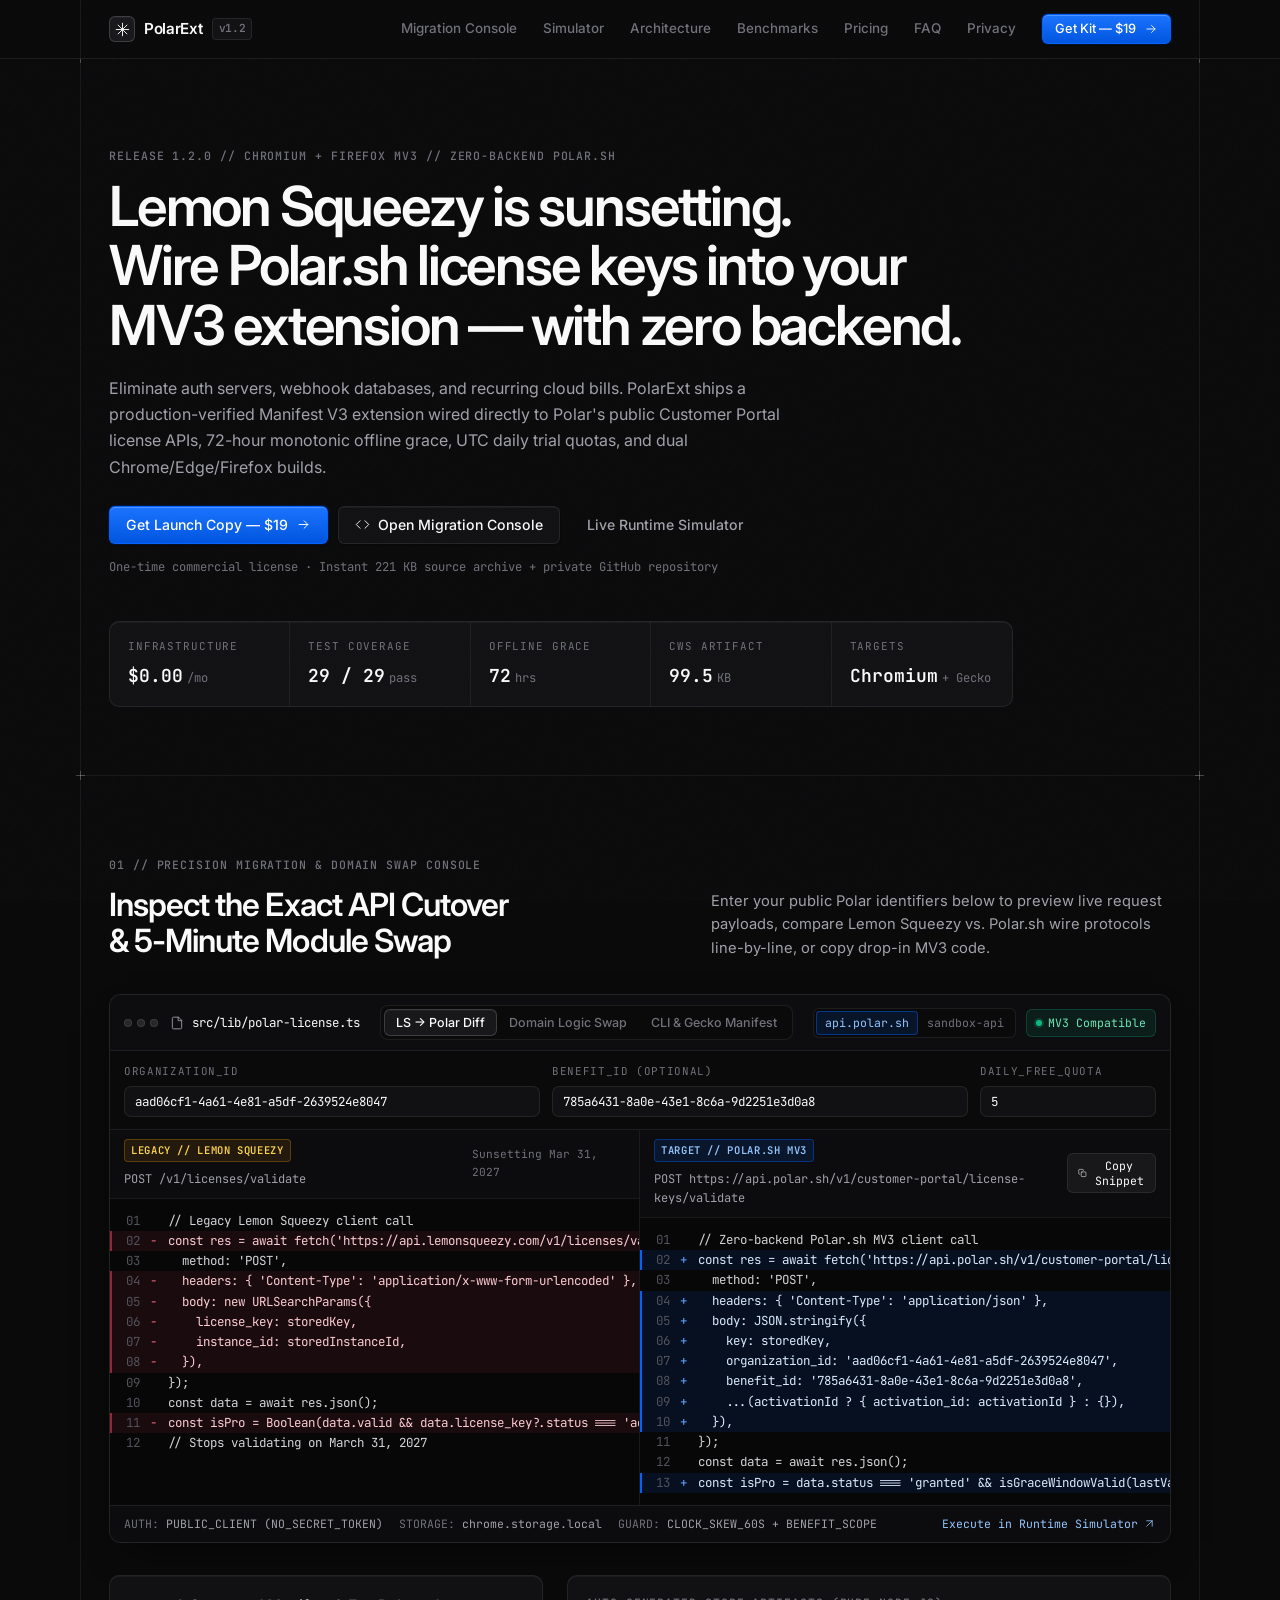
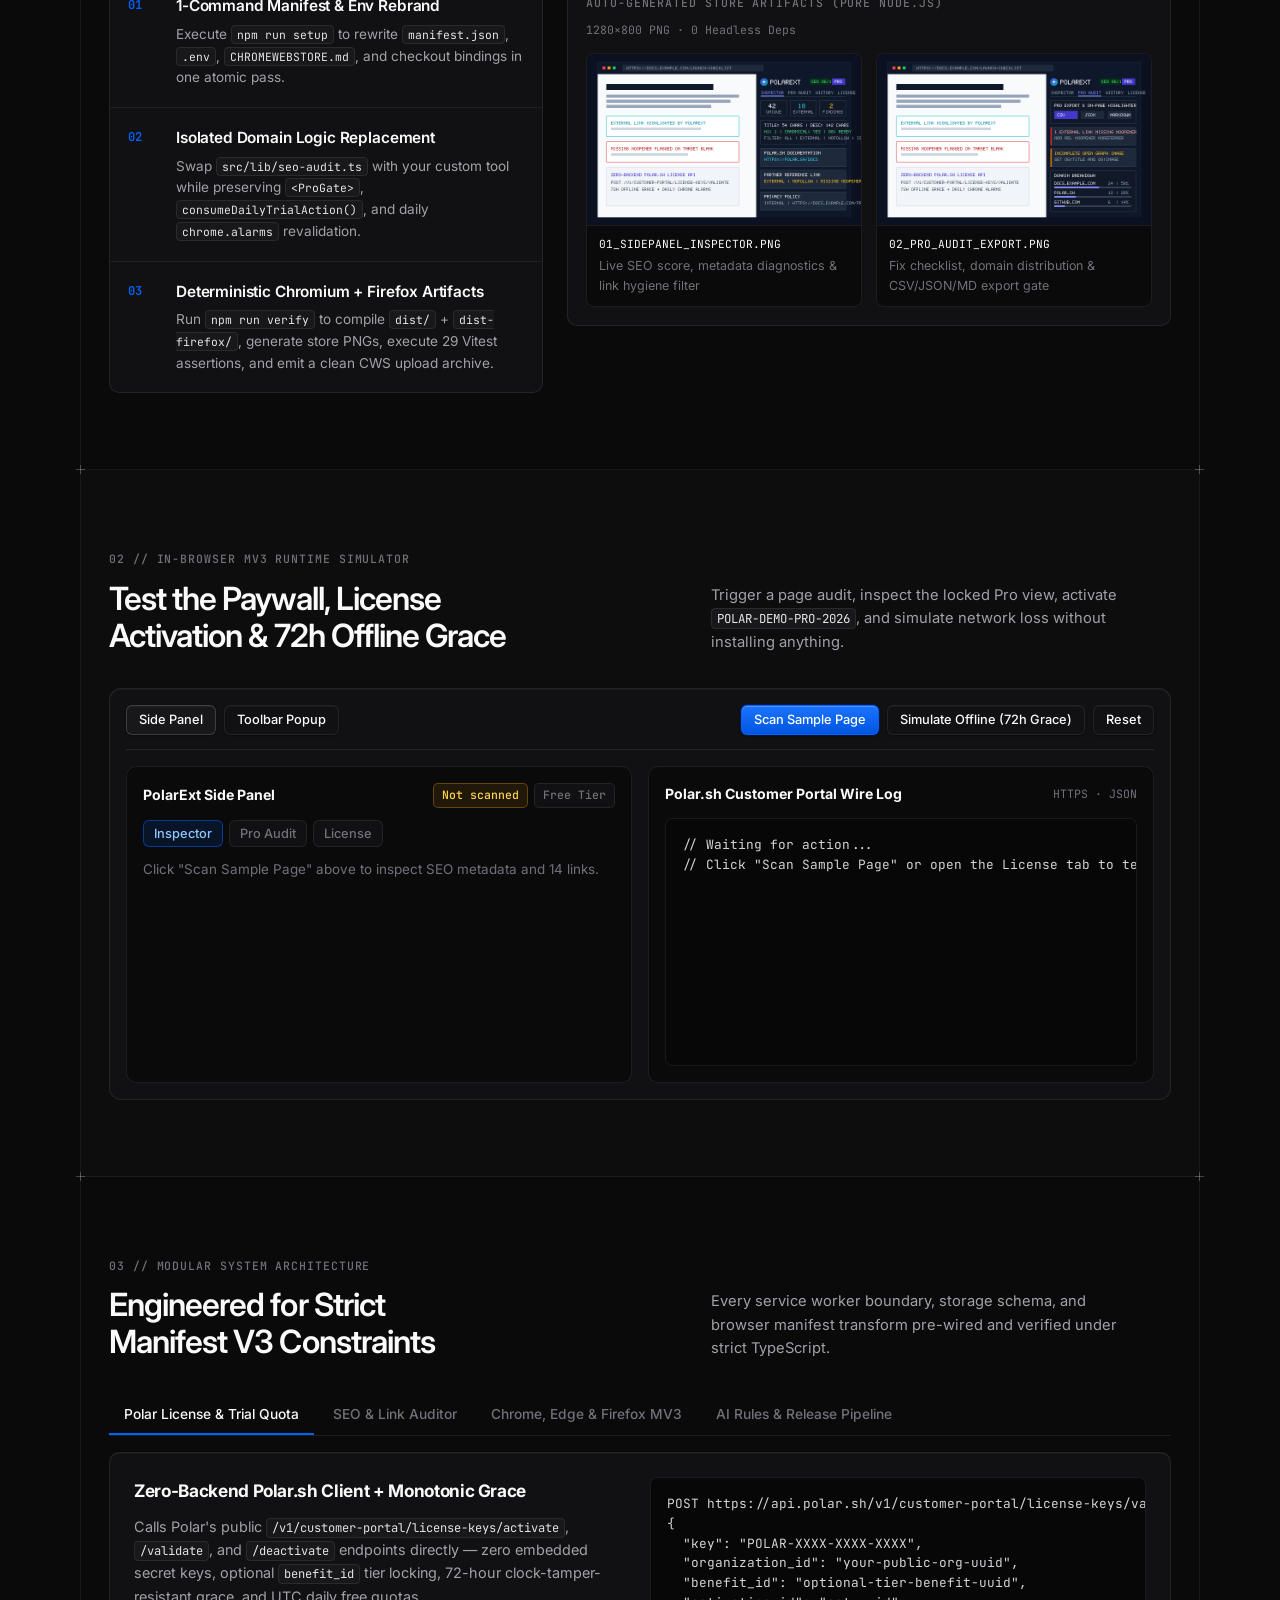
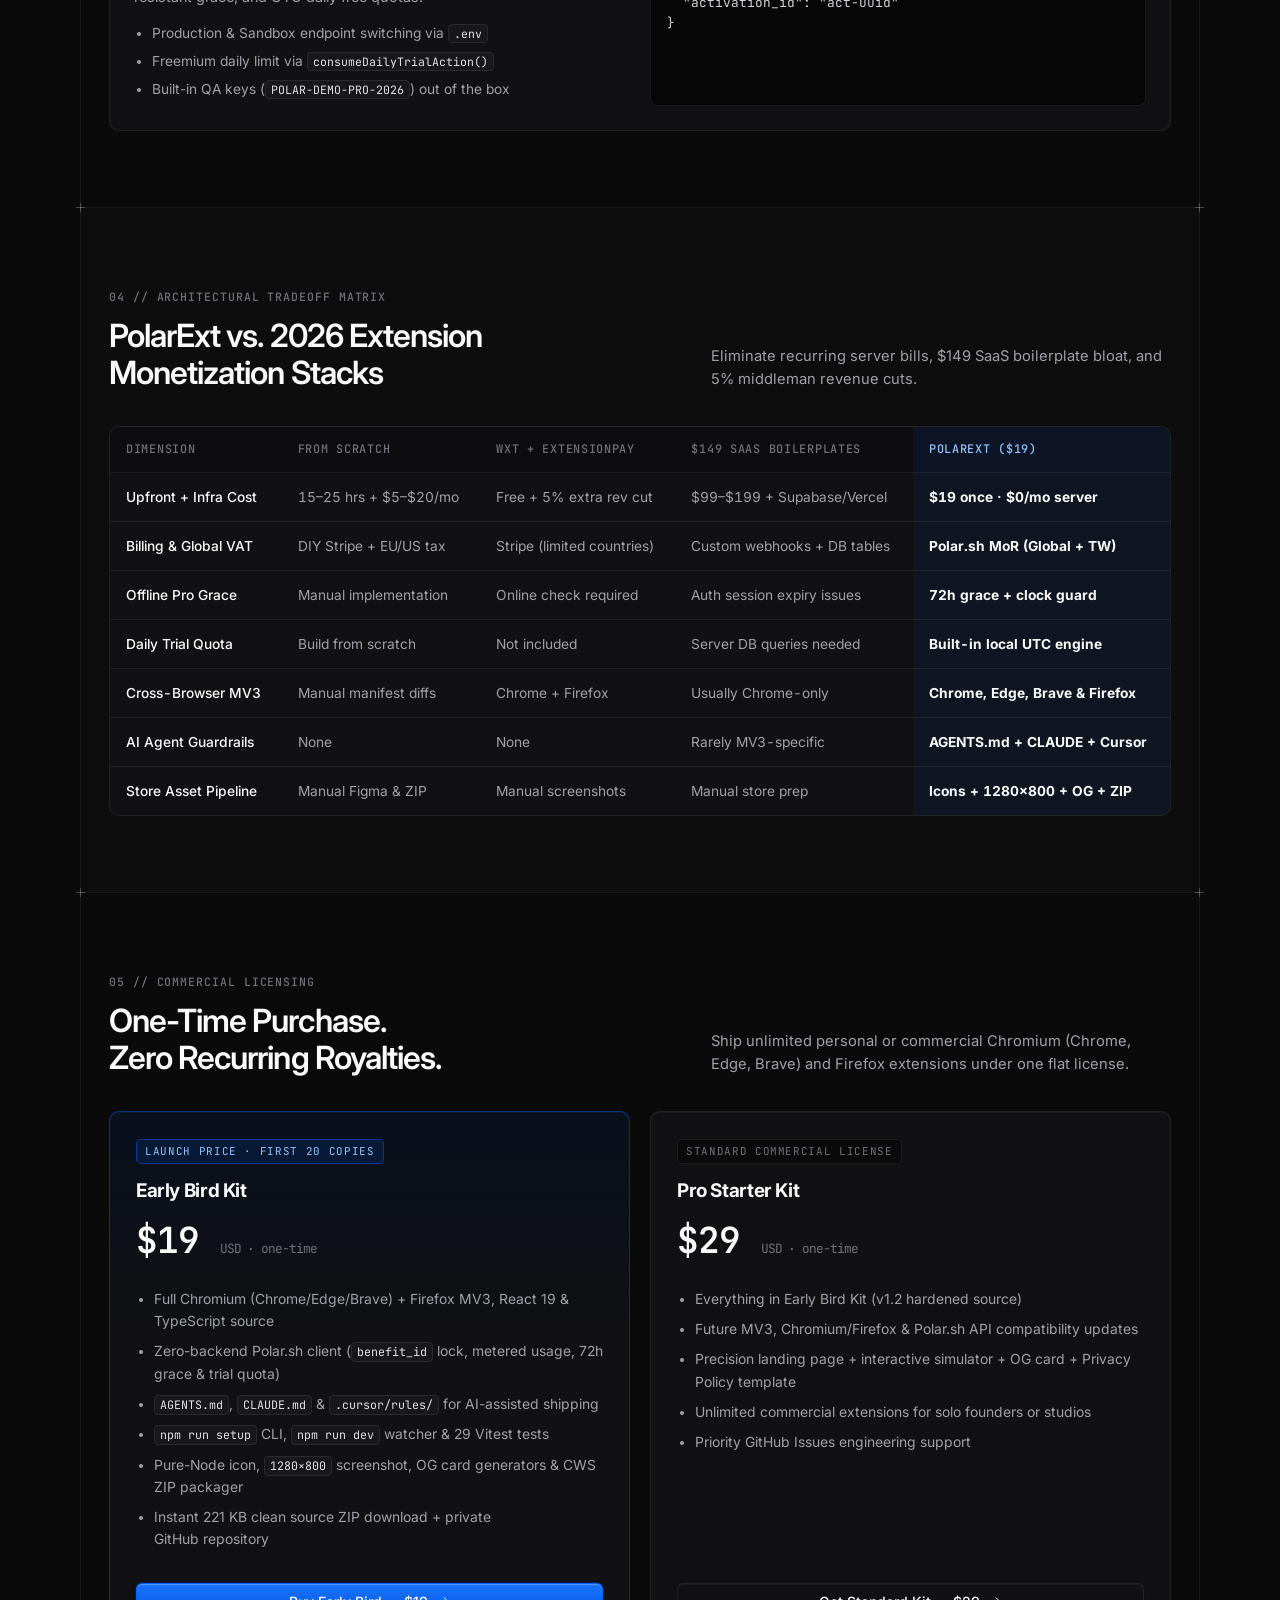
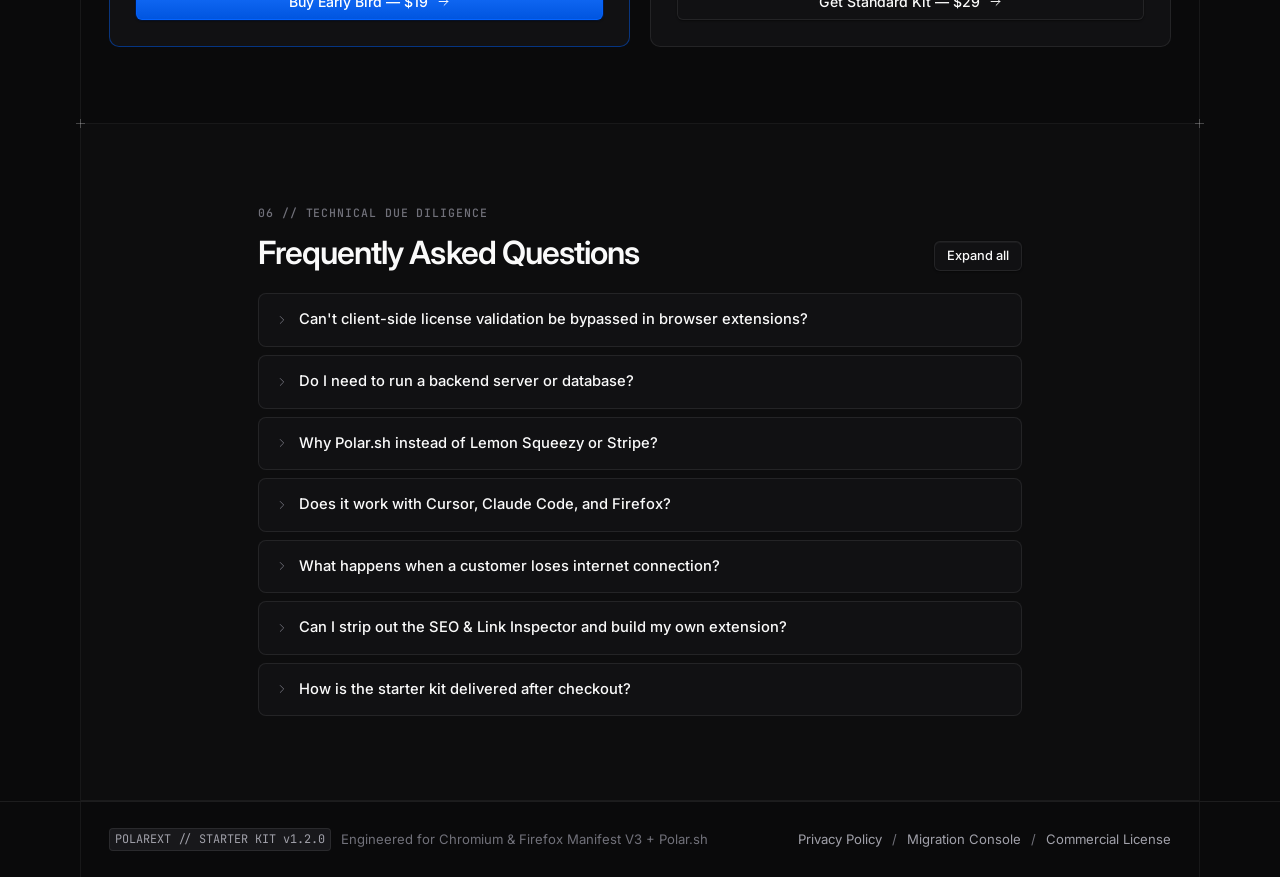
==== commit ca3f68d8: "fix(landing): resolve mobile horizontal overflow, add responsive popover navbar & tighten mobile gri" ====
--- a/index.html
+++ b/index.html
@@ -2,7 +2,7 @@
 <html lang="en">
   <head>
     <meta charset="UTF-8" />
-    <meta name="viewport" content="width=device-width, initial-scale=1.0" />
+    <meta name="viewport" content="width=device-width, initial-scale=1.0, viewport-fit=cover" />
     <meta name="color-scheme" content="dark" />
     <title>PolarExt — Zero-Backend Chromium &amp; Firefox MV3 + Polar.sh Starter Kit</title>
     <meta
@@ -42,9 +42,9 @@
   <body>
     <div class="noise-overlay" aria-hidden="true"></div>
 
-    <header class="site-header">
-      <div class="arch-container nav-inner">
-        <a href="./index.html" class="brand">
+    <header class="site-header" id="site-header">
+      <div class="arch-container nav-inner" id="header-inner">
+        <a href="./index.html" class="brand" aria-current="page">
           <span class="brand-mark" aria-hidden="true">
             <svg width="15" height="15" viewBox="0 0 24 24" fill="none" stroke="currentColor" stroke-width="1.5" stroke-linecap="round" stroke-linejoin="round">
               <path d="M12 2v20M2 12h20M4.93 4.93l14.14 14.14M19.07 4.93L4.93 19.07" />
@@ -54,28 +54,44 @@
           <span class="brand-tag">v1.2</span>
         </a>
 
-        <nav class="nav-links" aria-label="Primary navigation">
-          <a href="#swap">Migration Console</a>
-          <a href="#simulator">Simulator</a>
-          <a href="#features">Architecture</a>
-          <a href="#compare">Benchmarks</a>
-          <a href="#pricing">Pricing</a>
-          <a href="#faq-heading">FAQ</a>
-          <a href="./privacy.html">Privacy</a>
+        <nav class="site-nav" aria-label="Primary navigation">
+          <button
+            class="menu-button"
+            type="button"
+            popovertarget="site-menu"
+            popovertargetaction="toggle"
+            aria-controls="site-menu"
+          >
+            <svg width="16" height="16" viewBox="0 0 24 24" fill="none" stroke="currentColor" stroke-width="1.5" stroke-linecap="round" stroke-linejoin="round" aria-hidden="true">
+              <line x1="4" y1="7" x2="20" y2="7" />
+              <line x1="4" y1="12" x2="20" y2="12" />
+              <line x1="4" y1="17" x2="20" y2="17" />
+            </svg>
+            <span>Menu</span>
+          </button>
+
+          <ul id="site-menu" class="site-menu" popover="auto">
+            <li><a href="#swap">Migration Console</a></li>
+            <li><a href="#simulator">Simulator</a></li>
+            <li><a href="#features">Architecture</a></li>
+            <li><a href="#compare">Benchmarks</a></li>
+            <li><a href="#pricing">Pricing</a></li>
+            <li><a href="#faq-heading">FAQ</a></li>
+            <li><a href="./privacy.html">Privacy</a></li>
+            <li class="menu-cta-item">
+              <a
+                href="https://buy.polar.sh/polar_cl_JOUtaxug7idO6T32vNYuAYgL67hf6MvtT37IR3iRD2N"
+                class="btn btn-primary btn-sm"
+                data-checkout-cta="early"
+              >
+                <span>Get Kit — $19</span>
+                <svg width="14" height="14" viewBox="0 0 24 24" fill="none" stroke="currentColor" stroke-width="1.5" stroke-linecap="round" stroke-linejoin="round" aria-hidden="true">
+                  <path d="M5 12h14M13 6l6 6-6 6" />
+                </svg>
+              </a>
+            </li>
+          </ul>
         </nav>
-
-        <div class="nav-cta">
-          <a
-            href="https://buy.polar.sh/polar_cl_JOUtaxug7idO6T32vNYuAYgL67hf6MvtT37IR3iRD2N"
-            class="btn btn-primary btn-sm"
-            data-checkout-cta="early"
-          >
-            <span>Get Kit — $19</span>
-            <svg width="14" height="14" viewBox="0 0 24 24" fill="none" stroke="currentColor" stroke-width="1.5" stroke-linecap="round" stroke-linejoin="round" aria-hidden="true">
-              <path d="M5 12h14M13 6l6 6-6 6" />
-            </svg>
-          </a>
-        </div>
       </div>
     </header>
 
--- a/styles.css
+++ b/styles.css
@@ -48,9 +48,18 @@
   /* Choreographed Deceleration Curve */
   --ease-out-expo: cubic-bezier(0.22, 1, 0.36, 1);
 
+  /* Adaptive Minimum Target Size (24px mouse / 44px touch) */
+  --target-size: 24px;
+
   color-scheme: dark;
   accent-color: var(--accent-polar);
   scrollbar-color: #3f3f46 #0a0a0b;
+}
+
+@media (pointer: coarse) {
+  :root {
+    --target-size: 44px;
+  }
 }
 
 *,
@@ -61,6 +70,7 @@
 
 html {
   scroll-behavior: smooth;
+  scroll-padding-top: calc(4.25rem + env(safe-area-inset-top, 0px));
   background-color: var(--bg-canvas);
 }
 
@@ -78,8 +88,45 @@
   line-height: 1.6;
   background-color: var(--bg-canvas);
   color: var(--text-primary);
+  overflow-wrap: break-word;
   -webkit-font-smoothing: antialiased;
   text-rendering: optimizeLegibility;
+}
+
+h1,
+h2,
+h3 {
+  text-wrap: balance;
+}
+
+p,
+li {
+  text-wrap: pretty;
+}
+
+img,
+video {
+  max-inline-size: 100%;
+  block-size: auto;
+}
+
+:where(a, code) {
+  overflow-wrap: anywhere;
+}
+
+pre code {
+  overflow-wrap: normal;
+  white-space: pre;
+}
+
+:where(button, select, textarea, input:not([type="checkbox"], [type="radio"]), [role="button"], nav a) {
+  min-block-size: var(--target-size);
+  min-inline-size: var(--target-size);
+}
+
+:where([role="button"], nav a) {
+  display: inline-flex;
+  align-items: center;
 }
 
 code,
@@ -126,6 +173,24 @@
   border-bottom: 1px solid var(--border-grid);
 }
 
+@media (max-width: 1140px) {
+  .arch-shell {
+    border-inline: none;
+  }
+  .crosshair {
+    display: none;
+  }
+}
+
+@media (max-width: 640px) {
+  .arch-container {
+    padding-inline: 16px;
+  }
+  .arch-section {
+    padding-block: 44px;
+  }
+}
+
 .arch-section.section-elevated {
   background-color: rgba(17, 17, 19, 0.55);
 }
@@ -201,14 +266,19 @@
   .reveal-stagger > *:nth-child(6) { animation-delay: 0.34s; }
 }
 
-/* Header Navigation */
+/* Header Navigation (Single-Tree Responsive Popover -> Inline Row) */
 .site-header {
   position: sticky;
   top: 0;
   z-index: 30;
   border-bottom: 1px solid var(--border-hairline);
-  background: rgba(10, 10, 11, 0.84);
+  background: rgba(10, 10, 11, 0.88);
   backdrop-filter: blur(12px);
+  padding-block-start: env(safe-area-inset-top, 0px);
+}
+
+.site-header.is-measuring * {
+  transition: none !important;
 }
 
 .nav-inner {
@@ -216,8 +286,19 @@
   align-items: center;
   justify-content: space-between;
   gap: 16px;
-  min-height: 58px;
+  min-block-size: 58px;
   border-inline: 1px solid var(--border-grid);
+}
+
+@media (max-width: 1140px) {
+  .nav-inner {
+    border-inline: none;
+  }
+}
+
+.nav-inner > * {
+  flex-shrink: 0;
+  white-space: nowrap;
 }
 
 .brand {
@@ -251,11 +332,176 @@
   color: var(--text-muted);
 }
 
+.site-nav {
+  display: flex;
+  align-items: center;
+}
+
+.menu-button {
+  anchor-name: --menu-button;
+  display: inline-flex;
+  align-items: center;
+  gap: 7px;
+  padding: 6px 12px;
+  border-radius: var(--radius-control);
+  border: 1px solid var(--border-hairline);
+  background: var(--bg-elevated);
+  color: var(--text-primary);
+  font-family: var(--font-sans);
+  font-size: 0.84rem;
+  font-weight: 500;
+  cursor: pointer;
+  box-shadow: inset 0 1px 0 var(--bevel-inner);
+}
+
+.menu-button:hover {
+  background: var(--bg-interactive);
+  border-color: var(--border-hover);
+}
+
+/* Collapsed Mobile Popover Navigation */
+.site-menu {
+  list-style: none;
+  margin: 0;
+  padding: 8px;
+  position: fixed;
+  inset: auto;
+  inset-block-start: calc(4rem + env(safe-area-inset-top, 0px));
+  inset-block-start: anchor(--menu-button bottom);
+  inset-inline-end: max(16px, env(safe-area-inset-right, 0px));
+  inline-size: min(82dvw, 19rem);
+  max-inline-size: calc(100dvw - 2rem);
+  block-size: fit-content;
+  max-block-size: calc(100dvh - 5.5rem);
+  margin-block-start: 0.5rem;
+  overflow: auto;
+  border-radius: var(--radius-card);
+  border: 1px solid var(--border-hover);
+  background: #121215;
+  color: var(--text-primary);
+  box-shadow:
+    inset 0 1px 0 var(--bevel-inner),
+    0 20px 44px rgba(0, 0, 0, 0.78);
+}
+
+.site-menu[popover] {
+  opacity: 0;
+  translate: 0 -6px;
+  transition:
+    opacity 180ms var(--ease-out-expo),
+    translate 180ms var(--ease-out-expo),
+    display 180ms var(--ease-out-expo),
+    overlay 180ms var(--ease-out-expo);
+  transition-behavior: allow-discrete;
+}
+
+@media (prefers-reduced-motion: reduce) {
+  .site-menu[popover] {
+    translate: 0 0;
+    transition: opacity 100ms linear;
+  }
+}
+
+.site-menu[popover]:is(:popover-open, .\:popover-open) {
+  display: grid;
+  gap: 2px;
+  opacity: 1;
+  translate: 0 0;
+}
+
+@starting-style {
+  .site-menu[popover]:is(:popover-open, .\:popover-open) {
+    opacity: 0;
+    translate: 0 -6px;
+  }
+}
+
+.site-menu li a:not(.btn) {
+  display: flex;
+  align-items: center;
+  padding: 8px 12px;
+  border-radius: 6px;
+  color: var(--text-secondary);
+  text-decoration: none;
+  font-size: 0.88rem;
+  font-weight: 500;
+  transition:
+    background-color 160ms var(--ease-out-expo),
+    color 160ms var(--ease-out-expo);
+}
+
+.site-menu li a:not(.btn):hover,
+.site-menu li a:not(.btn):focus-visible {
+  background: var(--bg-interactive);
+  color: var(--text-primary);
+}
+
+.site-menu .menu-cta-item {
+  margin-top: 6px;
+  padding-top: 8px;
+  border-top: 1px solid var(--border-grid);
+}
+
+.site-menu .menu-cta-item .btn {
+  width: 100%;
+}
+
+/* Wide Inline Desktop Layout */
+.site-header.is-wide .menu-button {
+  display: none;
+}
+
+.site-header.is-wide .site-menu {
+  position: static;
+  display: flex;
+  align-items: center;
+  gap: 6px;
+  inline-size: auto;
+  max-inline-size: none;
+  block-size: auto;
+  max-block-size: none;
+  overflow: visible;
+  margin: 0;
+  padding: 0;
+  border: 0;
+  background: transparent;
+  box-shadow: none;
+  opacity: 1;
+  translate: none;
+}
+
+.site-header.is-wide .site-menu::backdrop {
+  display: none;
+}
+
+.site-header.is-wide .site-menu li a:not(.btn) {
+  padding: 6px 10px;
+  font-size: 0.84rem;
+  color: var(--text-muted);
+}
+
+.site-header.is-wide .site-menu li a:not(.btn):hover,
+.site-header.is-wide .site-menu li a:not(.btn):focus-visible {
+  background: transparent;
+  color: var(--text-primary);
+}
+
+.site-header.is-wide .site-menu .menu-cta-item {
+  margin-top: 0;
+  margin-left: 10px;
+  padding-top: 0;
+  border-top: 0;
+}
+
+.site-header.is-wide .site-menu .menu-cta-item .btn {
+  width: auto;
+}
+
+/* Simple fallback nav links (privacy.html) */
 .nav-links {
   display: flex;
-  flex-wrap: wrap;
-  align-items: center;
-  gap: 20px;
+  align-items: center;
+  gap: 16px;
 }
 
 .nav-links a {
@@ -263,18 +509,10 @@
   text-decoration: none;
   font-size: 0.84rem;
   font-weight: 500;
-  transition: color 180ms var(--ease-out-expo);
-}
-
-.nav-links a:hover,
-.nav-links a:focus-visible {
-  color: var(--text-primary);
-}
-
-@media (max-width: 860px) {
-  .nav-cta {
-    display: none;
-  }
+}
+
+.nav-links a:hover {
+  color: var(--text-primary);
 }
 
 /* Editorial Typography & Section Headers */
@@ -298,19 +536,18 @@
 }
 
 .hero h1 {
-  font-size: clamp(2.1rem, 4.5vw, 3.45rem);
+  font-size: clamp(1.95rem, 4.5vw, 3.45rem);
   font-weight: 600;
   letter-spacing: -0.04em;
-  line-height: 1.05;
-  margin: 0 0 22px;
-  color: var(--text-primary);
-  text-wrap: balance;
+  line-height: 1.07;
+  margin: 0 0 20px;
+  color: var(--text-primary);
 }
 
 .hero-sub {
   max-width: 680px;
-  margin: 0 0 28px;
-  font-size: 1.02rem;
+  margin: 0 0 26px;
+  font-size: 1rem;
   line-height: 1.65;
   color: var(--text-secondary);
 }
@@ -320,6 +557,26 @@
   flex-wrap: wrap;
   align-items: center;
   gap: 10px;
+}
+
+@media (max-width: 640px) {
+  .hero {
+    padding-block: 38px 34px;
+  }
+  .hero h1 {
+    font-size: clamp(1.75rem, 7.6vw, 2.3rem);
+    line-height: 1.12;
+  }
+  .hero-sub {
+    font-size: 0.94rem;
+  }
+  .hero-actions {
+    flex-direction: column;
+    align-items: stretch;
+  }
+  .hero-actions .btn {
+    width: 100%;
+  }
 }
 
 .hero-meta {
@@ -482,11 +739,13 @@
 
 @media (max-width: 760px) {
   .metrics-ledger {
+    margin-top: 28px;
     grid-template-columns: repeat(2, minmax(0, 1fr));
   }
 }
 
 .metric-cell {
+  min-width: 0;
   padding: 16px 18px;
   border-right: 1px solid var(--border-grid);
 }
@@ -497,7 +756,23 @@
 
 @media (max-width: 760px) {
   .metric-cell {
+    padding: 13px 14px;
     border-bottom: 1px solid var(--border-grid);
+  }
+  .metric-cell:nth-child(2n) {
+    border-right: none;
+  }
+  .metric-cell:last-child {
+    grid-column: 1 / -1;
+    border-right: none;
+    border-bottom: none;
+    display: flex;
+    align-items: baseline;
+    justify-content: space-between;
+    gap: 10px;
+  }
+  .metric-cell:last-child dt {
+    margin-bottom: 0;
   }
 }
 
@@ -529,6 +804,7 @@
    FLAGSHIP #SWAP — PRECISION MIGRATION CONSOLE
    ========================================================================== */
 .console-frame {
+  min-width: 0;
   border: 1px solid var(--border-hairline);
   border-radius: var(--radius-console);
   background: var(--bg-elevated);
@@ -553,8 +829,22 @@
   display: inline-flex;
   align-items: center;
   gap: 8px;
+  min-width: 0;
   color: var(--text-secondary);
   font-size: 0.8rem;
+}
+
+@media (max-width: 760px) {
+  .console-toolbar {
+    flex-direction: column;
+    align-items: stretch;
+    gap: 10px;
+    padding: 12px;
+  }
+  .console-status-group {
+    width: 100%;
+    justify-content: space-between;
+  }
 }
 
 .console-file-id code {
@@ -580,11 +870,12 @@
 .seg-control {
   position: relative;
   display: inline-flex;
-  flex-wrap: wrap;
+  flex-wrap: nowrap;
   padding: 3px;
   border-radius: 8px;
   background: var(--bg-canvas);
   border: 1px solid var(--border-hairline);
+  max-width: 100%;
 }
 
 .seg-btn {
@@ -599,7 +890,24 @@
   font-size: 0.78rem;
   font-weight: 500;
   cursor: pointer;
+  white-space: nowrap;
   transition: color 180ms var(--ease-out-expo);
+}
+
+@media (max-width: 760px) {
+  .seg-control {
+    display: grid;
+    grid-template-columns: repeat(3, minmax(0, 1fr));
+    width: 100%;
+  }
+  .seg-btn {
+    padding: 7px 6px;
+    font-size: 0.72rem;
+    white-space: normal;
+    line-height: 1.25;
+    text-align: center;
+    justify-content: center;
+  }
 }
 
 .seg-btn:hover {
@@ -787,6 +1095,30 @@
   border-bottom: 1px solid var(--border-grid);
 }
 
+@media (max-width: 640px) {
+  .diff-pane-head {
+    flex-direction: column;
+    align-items: flex-start;
+    gap: 8px;
+    padding: 10px 12px;
+  }
+  .code-viewport {
+    font-size: 0.72rem;
+  }
+  .diff-line {
+    grid-template-columns: 30px 14px minmax(0, 1fr);
+    padding-inline: 0 10px;
+  }
+  .console-footer {
+    flex-direction: column;
+    align-items: flex-start;
+  }
+  .console-telemetry {
+    flex-direction: column;
+    gap: 4px;
+  }
+}
+
 .diff-pane-title {
   display: flex;
   flex-wrap: wrap;
@@ -1147,12 +1479,13 @@
 
 .sim-grid {
   display: grid;
-  grid-template-columns: repeat(auto-fit, minmax(300px, 1fr));
+  grid-template-columns: repeat(auto-fit, minmax(min(100%, 300px), 1fr));
   gap: 16px;
 }
 
 .sim-device,
 .sim-log {
+  min-width: 0;
   border: 1px solid var(--border-hairline);
   border-radius: var(--radius-card);
   padding: 16px;
@@ -1161,11 +1494,25 @@
 
 .sim-device-head {
   display: flex;
+  flex-wrap: wrap;
   align-items: center;
   justify-content: space-between;
-  gap: 10px;
+  gap: 8px;
   margin-bottom: 12px;
   font-size: 0.88rem;
+}
+
+@media (max-width: 640px) {
+  .sim-shell {
+    padding: 12px;
+  }
+  .sim-device,
+  .sim-log {
+    padding: 13px;
+  }
+  .sim-key-row {
+    flex-direction: column;
+  }
 }
 
 .sim-badges {
@@ -1416,13 +1763,37 @@
 
 .preview-panel {
   display: grid;
-  grid-template-columns: repeat(auto-fit, minmax(290px, 1fr));
-  gap: 22px;
+  grid-template-columns: repeat(auto-fit, minmax(min(100%, 290px), 1fr));
+  gap: 20px;
   padding: 24px;
   border-radius: var(--radius-card);
   border: 1px solid var(--border-hairline);
   background: var(--bg-elevated);
   box-shadow: inset 0 1px 0 var(--bevel-inner);
+}
+
+.preview-panel > * {
+  min-width: 0;
+}
+
+@media (max-width: 640px) {
+  .preview-panel {
+    padding: 16px;
+    gap: 16px;
+  }
+  .price-card {
+    padding: 20px;
+  }
+  .faq-header {
+    flex-direction: column;
+    align-items: flex-start;
+  }
+  .faq-body {
+    padding: 0 14px 14px 16px;
+  }
+  .footer-inner {
+    border-inline: none;
+  }
 }
 
 .preview-copy h3 {
@@ -1826,9 +2197,15 @@
 /* ==========================================================================
    MINIMALIST BOTTOM-RIGHT TOAST (Popover Manual + Top-Layer Transition)
    ========================================================================== */
+.workflow-ledger,
+.surface-inspection,
+.price-card {
+  min-width: 0;
+}
+
 .precision-toast {
   position: fixed;
-  inset: auto 20px 20px auto;
+  inset: auto max(16px, env(safe-area-inset-right, 0px)) max(16px, env(safe-area-inset-bottom, 0px)) auto;
   margin: 0;
   max-width: min(380px, calc(100vw - 32px));
   padding: 10px 12px;
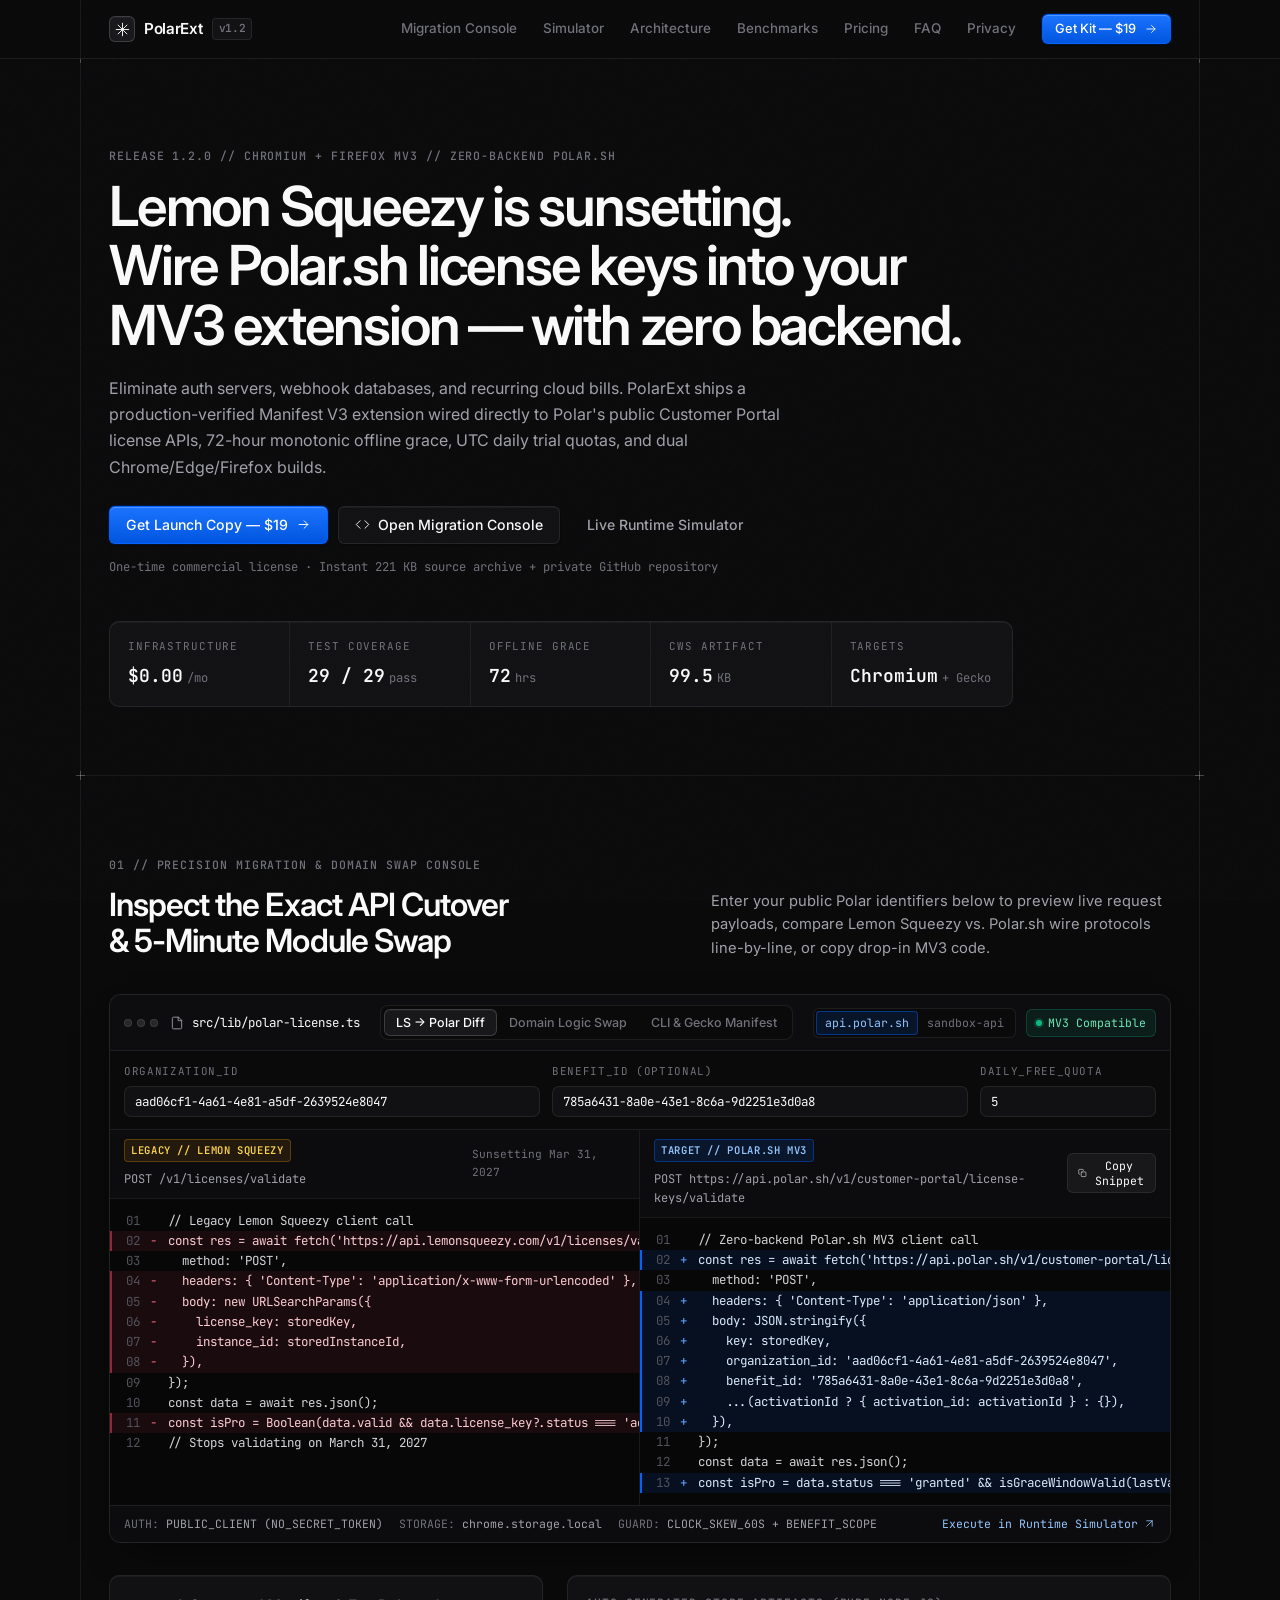
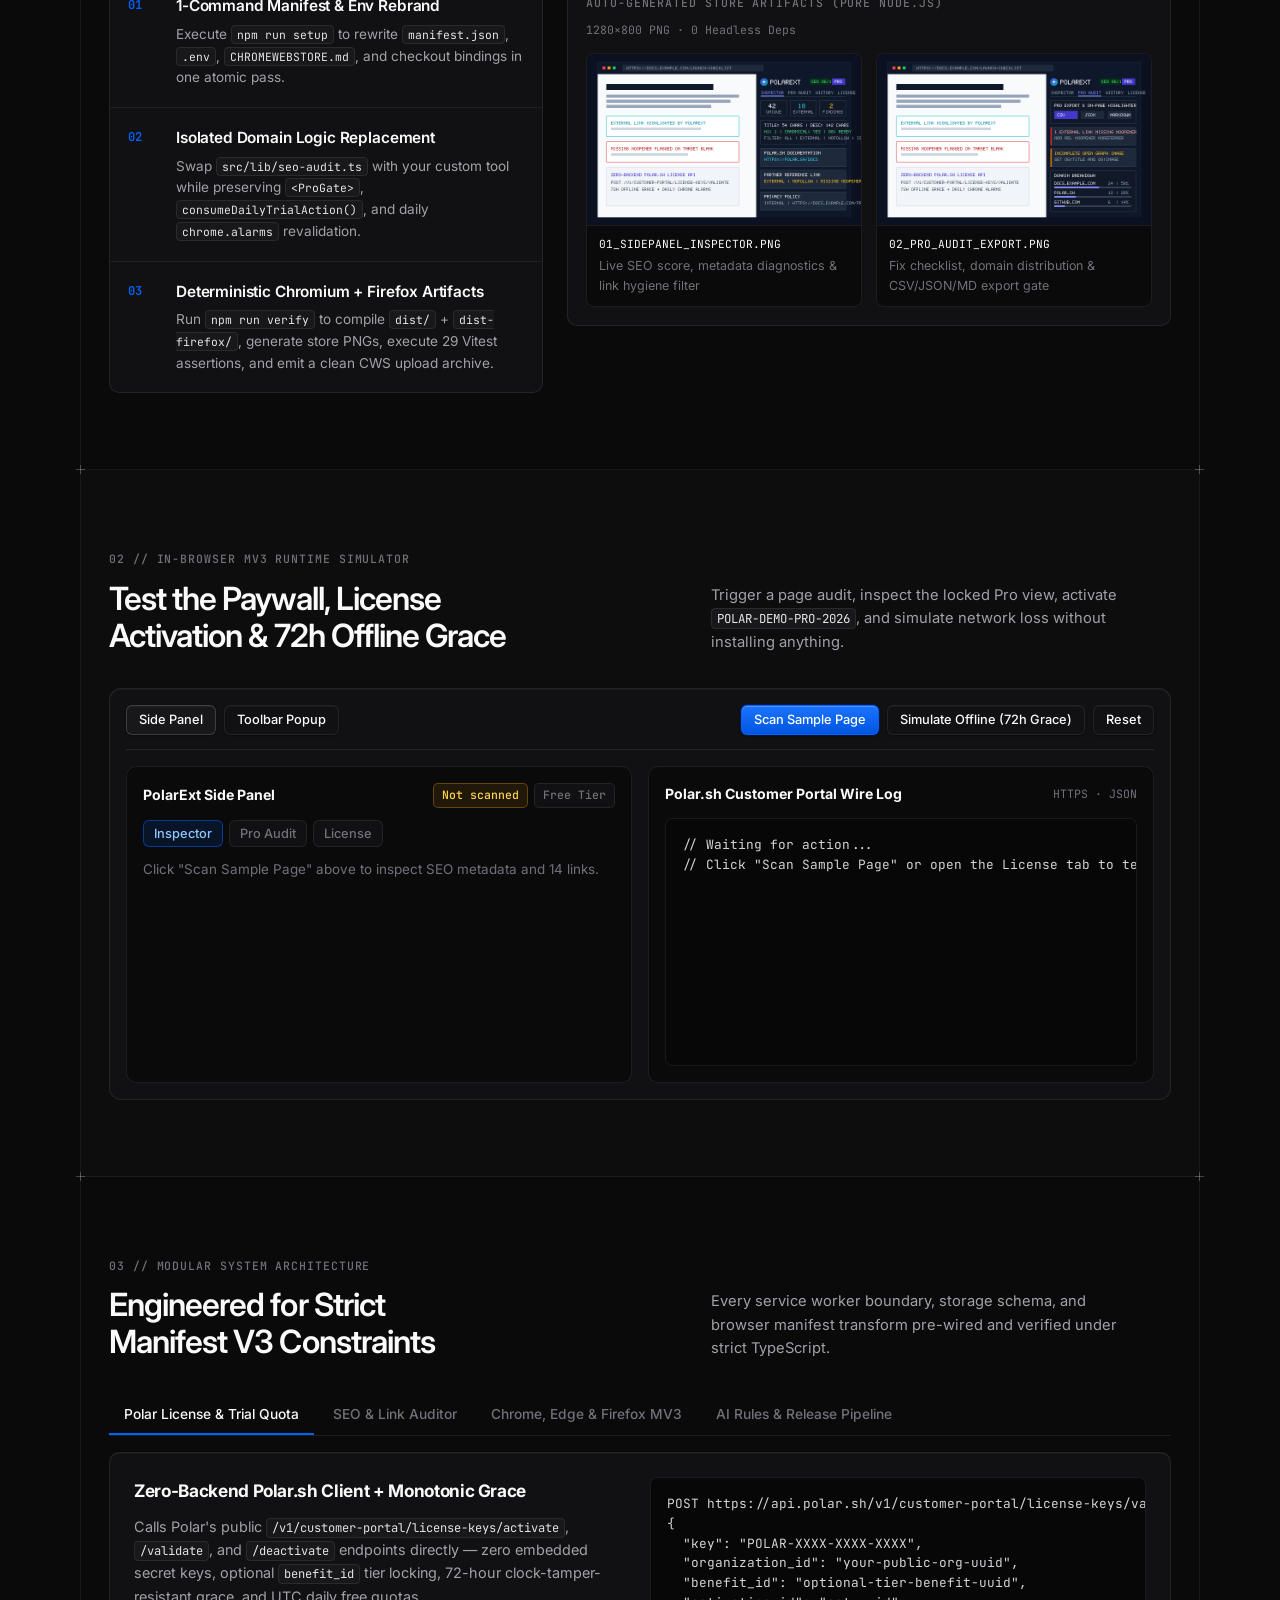
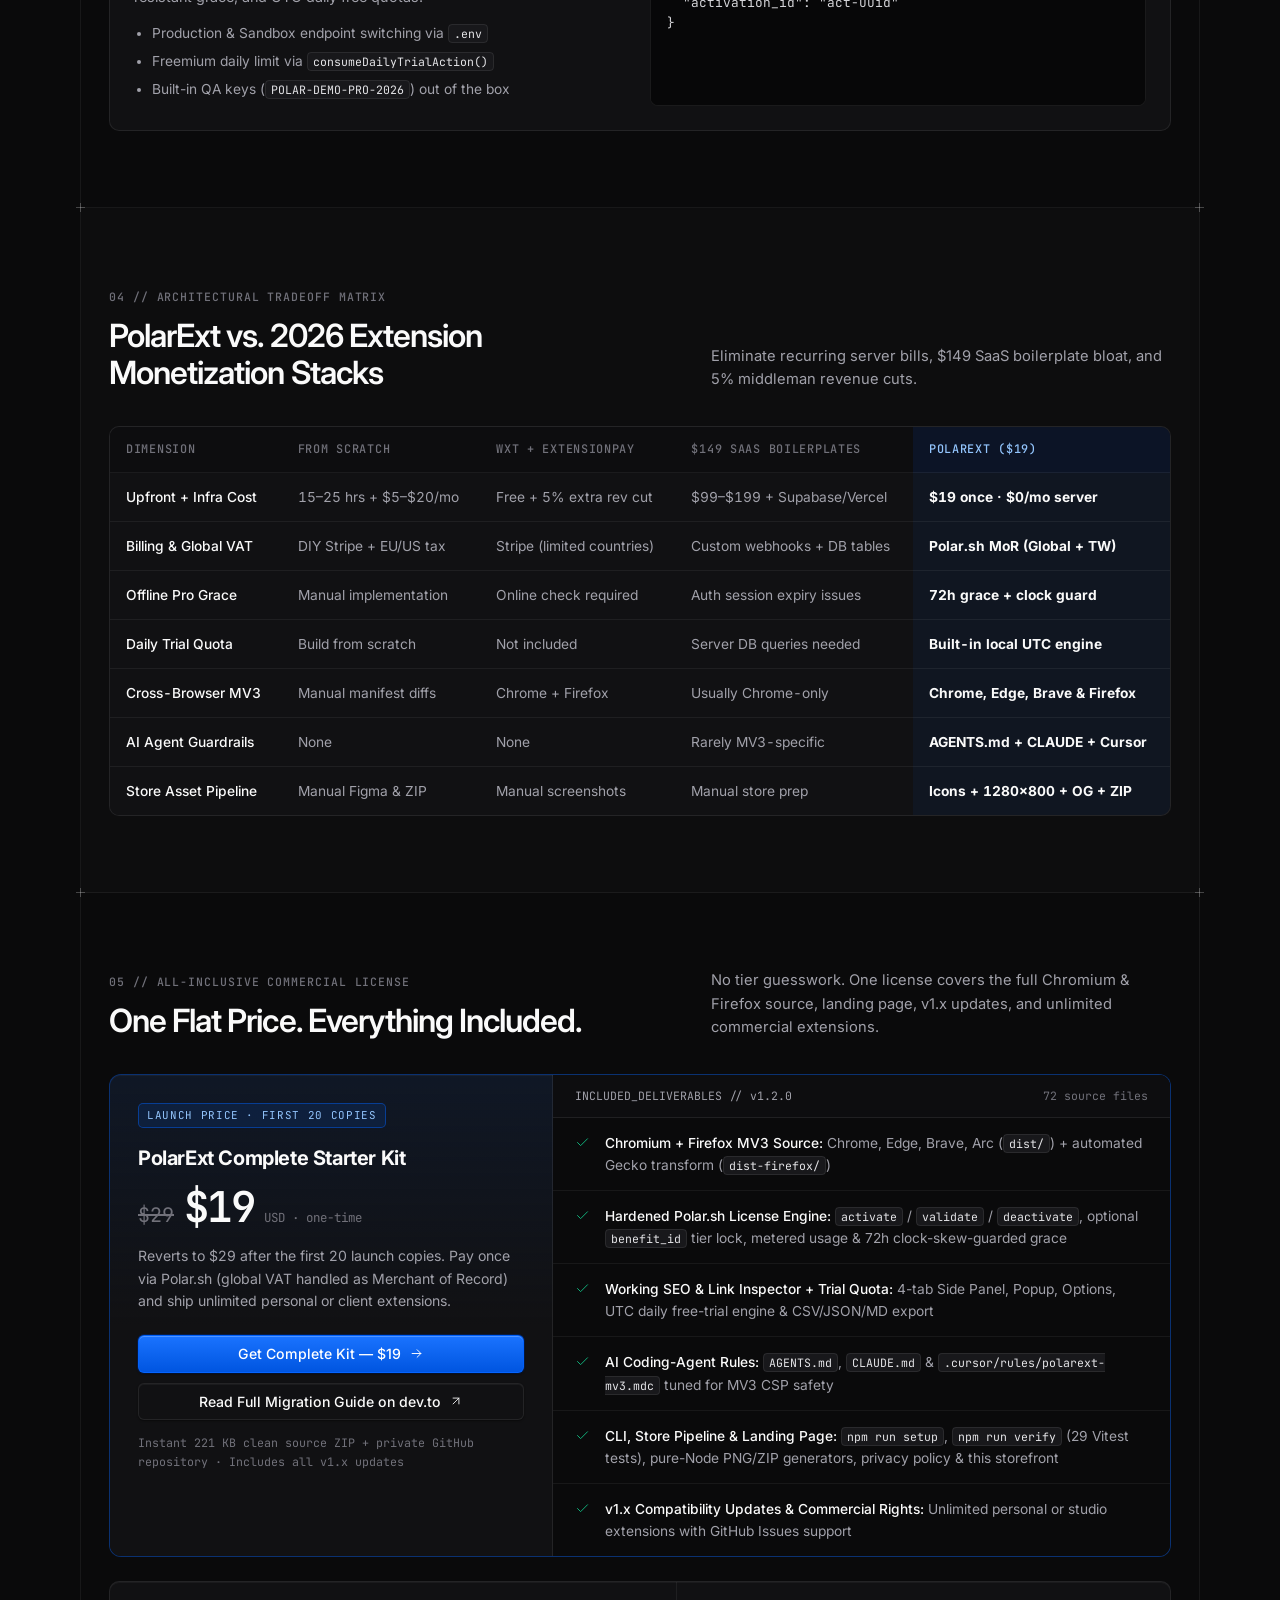
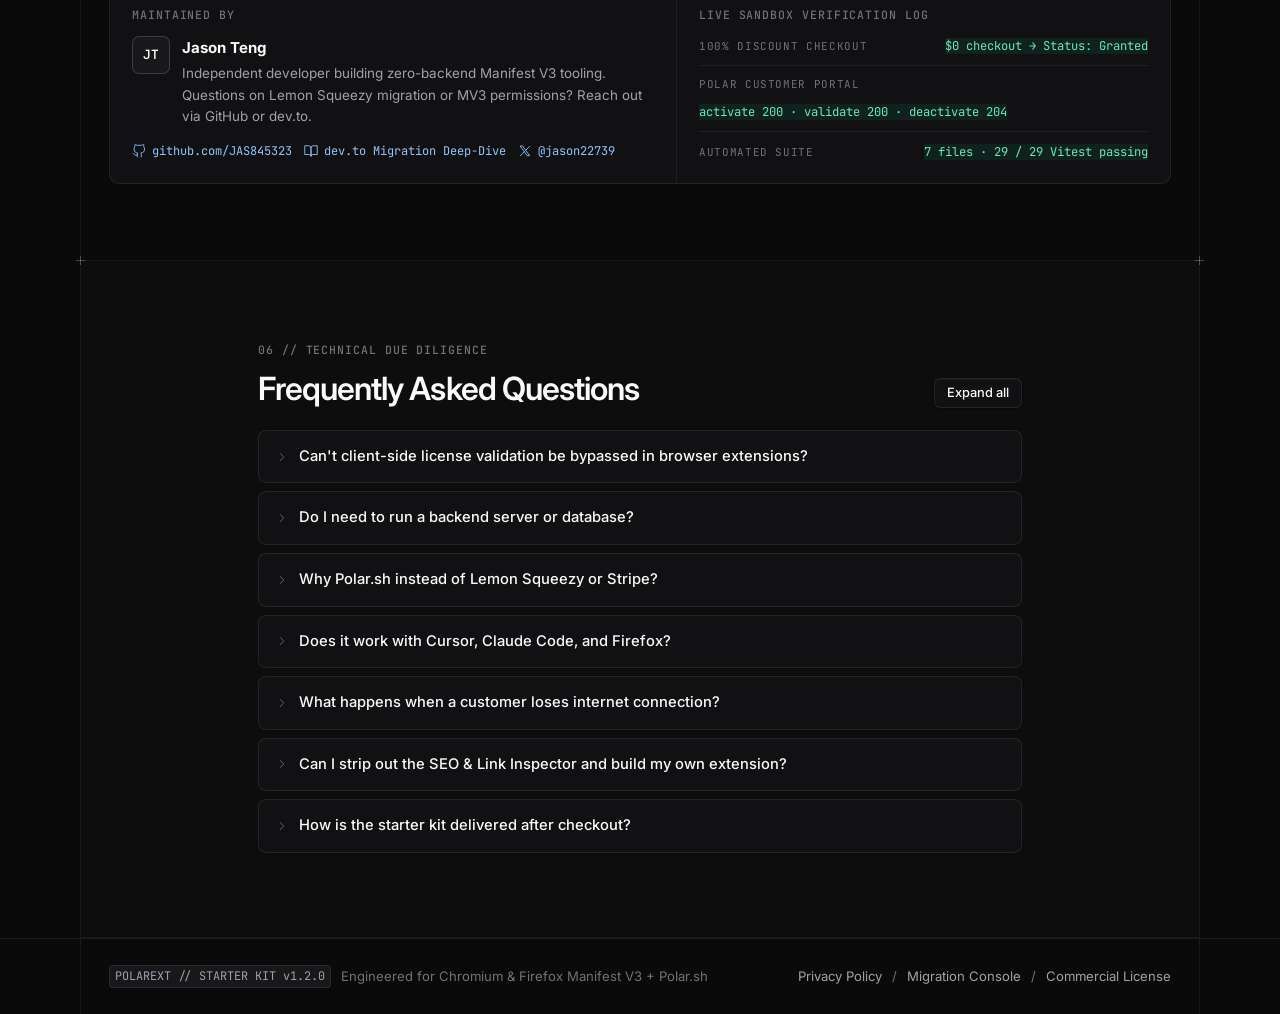
==== commit 370298df: "feat(landing): simplify to single-tier  launch pricing, add author + sandbox proof strip, JSON-LD SE" ====
--- a/index.html
+++ b/index.html
@@ -30,6 +30,74 @@
       content="Zero backend, zero server bill. MV3 React 19 + Polar.sh license keys, 72h offline grace, Chromium + Firefox MV3 builds, and 29 automated tests. Try the live in-browser demo."
     />
     <meta name="twitter:image" content="https://jas845323.github.io/polarext/og-card.png?v=2" />
+
+    <script type="application/ld+json">
+      {
+        "@context": "https://schema.org",
+        "@graph": [
+          {
+            "@type": "SoftwareApplication",
+            "name": "PolarExt Starter Kit",
+            "applicationCategory": "DeveloperApplication",
+            "operatingSystem": "Chrome, Edge, Brave, Firefox",
+            "softwareVersion": "1.2.0",
+            "url": "https://jas845323.github.io/polarext/",
+            "image": "https://jas845323.github.io/polarext/og-card.png?v=2",
+            "description": "Zero-backend Manifest V3 Chromium and Firefox browser extension starter kit wired to Polar.sh Customer Portal license key APIs, 72-hour offline grace cache, UTC daily trial quota, and 29 automated Vitest tests.",
+            "author": {
+              "@type": "Person",
+              "name": "Jason Teng",
+              "url": "https://github.com/JAS845323"
+            },
+            "offers": {
+              "@type": "Offer",
+              "name": "Launch All-Inclusive Commercial License (First 20 Copies)",
+              "price": "19.00",
+              "priceCurrency": "USD",
+              "availability": "https://schema.org/InStock",
+              "url": "https://buy.polar.sh/polar_cl_JOUtaxug7idO6T32vNYuAYgL67hf6MvtT37IR3iRD2N"
+            }
+          },
+          {
+            "@type": "FAQPage",
+            "mainEntity": [
+              {
+                "@type": "Question",
+                "name": "Can't client-side license validation be bypassed in browser extensions?",
+                "acceptedAnswer": {
+                  "@type": "Answer",
+                  "text": "Yes. Because extension JavaScript runs locally in the user's browser, a determined developer can inspect DevTools or patch an unpacked bundle. Zero-backend validation is an intentional tradeoff for $5-$29 local utility extensions with $0 marginal server cost; extensions proxying paid APIs should validate keys server-side."
+                }
+              },
+              {
+                "@type": "Question",
+                "name": "Do I need to run a backend server or database?",
+                "acceptedAnswer": {
+                  "@type": "Answer",
+                  "text": "No. Polar.sh exposes public Customer Portal endpoints for activating, validating, and deactivating license keys using only your public Organization ID without exposing secret API tokens."
+                }
+              },
+              {
+                "@type": "Question",
+                "name": "Why Polar.sh instead of Lemon Squeezy or Stripe?",
+                "acceptedAnswer": {
+                  "@type": "Answer",
+                  "text": "Lemon Squeezy is sunsetting transaction and license processing on March 31, 2027, while raw Stripe leaves global VAT compliance on you. Polar.sh acts as Merchant of Record, issues license keys natively, grants downloads and private GitHub access, and pays out globally."
+                }
+              },
+              {
+                "@type": "Question",
+                "name": "Does it work with Cursor, Claude Code, and Firefox?",
+                "acceptedAnswer": {
+                  "@type": "Answer",
+                  "text": "Yes. PolarExt includes AGENTS.md, CLAUDE.md, and .cursor/rules/polarext-mv3.mdc for AI coding assistants, plus npm run build:firefox to emit a Firefox MV3 bundle with sidebar_action and browser_specific_settings.gecko."
+                }
+              }
+            ]
+          }
+        ]
+      }
+    </script>
 
     <link rel="preconnect" href="https://fonts.googleapis.com" />
     <link rel="preconnect" href="https://fonts.gstatic.com" crossorigin />
@@ -792,73 +860,157 @@
         </div>
       </section>
 
-      <!-- PRICING -->
+      <!-- PRICING (ALL-INCLUSIVE SINGLE-TIER COMMERCIAL LICENSE) -->
       <section id="pricing" class="arch-section">
         <span class="crosshair ch-tl" aria-hidden="true"></span>
         <span class="crosshair ch-tr" aria-hidden="true"></span>
         <div class="arch-container">
           <div class="section-head-split">
             <div>
-              <span class="eyebrow">05 // COMMERCIAL LICENSING</span>
-              <h2>One-Time Purchase. Zero Recurring Royalties.</h2>
+              <span class="eyebrow">05 // ALL-INCLUSIVE COMMERCIAL LICENSE</span>
+              <h2>One Flat Price. Everything Included.</h2>
             </div>
             <p class="section-lead">
-              Ship unlimited personal or commercial Chromium (Chrome, Edge, Brave) and Firefox
-              extensions under one flat license.
+              No tier guesswork. One license covers the full Chromium &amp; Firefox source, landing
+              page, v1.x updates, and unlimited commercial extensions.
             </p>
           </div>
 
-          <div class="pricing-grid">
-            <article class="price-card featured">
-              <div class="price-card-top">
-                <span class="pill pill-accent">LAUNCH PRICE · FIRST 20 COPIES</span>
-                <h3>Early Bird Kit</h3>
-                <p class="price">$19 <span class="price-note">USD · one-time</span></p>
-              </div>
-              <ul>
-                <li>Full Chromium (Chrome/Edge/Brave) + Firefox MV3, React 19 &amp; TypeScript source</li>
-                <li>Zero-backend Polar.sh client (<code>benefit_id</code> lock, metered usage, 72h grace &amp; trial quota)</li>
-                <li><code>AGENTS.md</code>, <code>CLAUDE.md</code> &amp; <code>.cursor/rules/</code> for AI-assisted shipping</li>
-                <li><code>npm run setup</code> CLI, <code>npm run dev</code> watcher &amp; 29 Vitest tests</li>
-                <li>Pure-Node icon, <code>1280×800</code> screenshot, OG card generators &amp; CWS ZIP packager</li>
-                <li>Instant 221 KB clean source ZIP download + private GitHub repository</li>
+          <div class="pricing-ledger">
+            <div class="pricing-offer">
+              <span class="pill pill-accent">LAUNCH PRICE · FIRST 20 COPIES</span>
+              <h3>PolarExt Complete Starter Kit</h3>
+              <div class="price-row">
+                <s class="price-strike" aria-label="Regular price 29 dollars">$29</s>
+                <span class="price">$19</span>
+                <span class="price-note">USD · one-time</span>
+              </div>
+              <p class="offer-copy">
+                Reverts to $29 after the first 20 launch copies. Pay once via Polar.sh (global VAT
+                handled as Merchant of Record) and ship unlimited personal or client extensions.
+              </p>
+
+              <div class="offer-actions">
+                <a
+                  href="https://buy.polar.sh/polar_cl_JOUtaxug7idO6T32vNYuAYgL67hf6MvtT37IR3iRD2N"
+                  class="btn btn-primary btn-full"
+                  data-checkout-cta="early"
+                >
+                  <span>Get Complete Kit — $19</span>
+                  <svg width="15" height="15" viewBox="0 0 24 24" fill="none" stroke="currentColor" stroke-width="1.5" stroke-linecap="round" stroke-linejoin="round" aria-hidden="true">
+                    <path d="M5 12h14M13 6l6 6-6 6" />
+                  </svg>
+                </a>
+                <a
+                  href="https://dev.to/jas845323/migrating-an-mv3-chrome-extension-from-lemon-squeezy-to-polarsh-zero-backend-api-mapping--917"
+                  class="btn btn-secondary btn-full"
+                  target="_blank"
+                  rel="noopener noreferrer"
+                >
+                  <span>Read Full Migration Guide on dev.to</span>
+                  <svg width="14" height="14" viewBox="0 0 24 24" fill="none" stroke="currentColor" stroke-width="1.5" stroke-linecap="round" stroke-linejoin="round" aria-hidden="true">
+                    <path d="M7 17L17 7M7 7h10v10" />
+                  </svg>
+                </a>
+              </div>
+
+              <p class="offer-footnote">
+                Instant 221 KB clean source ZIP + private GitHub repository · Includes all v1.x updates
+              </p>
+            </div>
+
+            <div class="pricing-manifest" aria-label="Included starter kit deliverables">
+              <div class="manifest-head">
+                <code>INCLUDED_DELIVERABLES // v1.2.0</code>
+                <span class="mono-note">72 source files</span>
+              </div>
+              <ul class="manifest-list">
+                <li>
+                  <svg width="15" height="15" viewBox="0 0 24 24" fill="none" stroke="currentColor" stroke-width="1.5" stroke-linecap="round" stroke-linejoin="round" aria-hidden="true"><polyline points="20 6 9 17 4 12" /></svg>
+                  <span><strong>Chromium + Firefox MV3 Source:</strong> Chrome, Edge, Brave, Arc (<code>dist/</code>) + automated Gecko transform (<code>dist-firefox/</code>)</span>
+                </li>
+                <li>
+                  <svg width="15" height="15" viewBox="0 0 24 24" fill="none" stroke="currentColor" stroke-width="1.5" stroke-linecap="round" stroke-linejoin="round" aria-hidden="true"><polyline points="20 6 9 17 4 12" /></svg>
+                  <span><strong>Hardened Polar.sh License Engine:</strong> <code>activate</code> / <code>validate</code> / <code>deactivate</code>, optional <code>benefit_id</code> tier lock, metered usage &amp; 72h clock-skew-guarded grace</span>
+                </li>
+                <li>
+                  <svg width="15" height="15" viewBox="0 0 24 24" fill="none" stroke="currentColor" stroke-width="1.5" stroke-linecap="round" stroke-linejoin="round" aria-hidden="true"><polyline points="20 6 9 17 4 12" /></svg>
+                  <span><strong>Working SEO &amp; Link Inspector + Trial Quota:</strong> 4-tab Side Panel, Popup, Options, UTC daily free-trial engine &amp; CSV/JSON/MD export</span>
+                </li>
+                <li>
+                  <svg width="15" height="15" viewBox="0 0 24 24" fill="none" stroke="currentColor" stroke-width="1.5" stroke-linecap="round" stroke-linejoin="round" aria-hidden="true"><polyline points="20 6 9 17 4 12" /></svg>
+                  <span><strong>AI Coding-Agent Rules:</strong> <code>AGENTS.md</code>, <code>CLAUDE.md</code> &amp; <code>.cursor/rules/polarext-mv3.mdc</code> tuned for MV3 CSP safety</span>
+                </li>
+                <li>
+                  <svg width="15" height="15" viewBox="0 0 24 24" fill="none" stroke="currentColor" stroke-width="1.5" stroke-linecap="round" stroke-linejoin="round" aria-hidden="true"><polyline points="20 6 9 17 4 12" /></svg>
+                  <span><strong>CLI, Store Pipeline &amp; Landing Page:</strong> <code>npm run setup</code>, <code>npm run verify</code> (29 Vitest tests), pure-Node PNG/ZIP generators, privacy policy &amp; this storefront</span>
+                </li>
+                <li>
+                  <svg width="15" height="15" viewBox="0 0 24 24" fill="none" stroke="currentColor" stroke-width="1.5" stroke-linecap="round" stroke-linejoin="round" aria-hidden="true"><polyline points="20 6 9 17 4 12" /></svg>
+                  <span><strong>v1.x Compatibility Updates &amp; Commercial Rights:</strong> Unlimited personal or studio extensions with GitHub Issues support</span>
+                </li>
               </ul>
-              <a
-                href="https://buy.polar.sh/polar_cl_JOUtaxug7idO6T32vNYuAYgL67hf6MvtT37IR3iRD2N"
-                class="btn btn-primary btn-full"
-                data-checkout-cta="early"
-              >
-                <span>Buy Early Bird — $19</span>
-                <svg width="15" height="15" viewBox="0 0 24 24" fill="none" stroke="currentColor" stroke-width="1.5" stroke-linecap="round" stroke-linejoin="round" aria-hidden="true">
-                  <path d="M5 12h14M13 6l6 6-6 6" />
-                </svg>
-              </a>
-            </article>
-
-            <article class="price-card">
-              <div class="price-card-top">
-                <span class="pill">STANDARD COMMERCIAL LICENSE</span>
-                <h3>Pro Starter Kit</h3>
-                <p class="price">$29 <span class="price-note">USD · one-time</span></p>
-              </div>
-              <ul>
-                <li>Everything in Early Bird Kit (v1.2 hardened source)</li>
-                <li>Future MV3, Chromium/Firefox &amp; Polar.sh API compatibility updates</li>
-                <li>Precision landing page + interactive simulator + OG card + Privacy Policy template</li>
-                <li>Unlimited commercial extensions for solo founders or studios</li>
-                <li>Priority GitHub Issues engineering support</li>
-              </ul>
-              <a
-                href="https://buy.polar.sh/polar_cl_pi57oDERpuWUxarZU1yR8bZvIvdNUXwage0353rOJAJ"
-                class="btn btn-secondary btn-full"
-                data-checkout-cta="standard"
-              >
-                <span>Get Standard Kit — $29</span>
-                <svg width="15" height="15" viewBox="0 0 24 24" fill="none" stroke="currentColor" stroke-width="1.5" stroke-linecap="round" stroke-linejoin="round" aria-hidden="true">
-                  <path d="M5 12h14M13 6l6 6-6 6" />
-                </svg>
-              </a>
-            </article>
+            </div>
+          </div>
+
+          <!-- Author Credibility & Live Sandbox Verification Strip -->
+          <div class="proof-strip" aria-label="Author and live Polar Sandbox verification proof">
+            <div class="proof-author">
+              <span class="eyebrow">MAINTAINED BY</span>
+              <div class="author-row">
+                <span class="author-monogram" aria-hidden="true">JT</span>
+                <div>
+                  <strong>Jason Teng</strong>
+                  <p>
+                    Independent developer building zero-backend Manifest V3 tooling. Questions on
+                    Lemon Squeezy migration or MV3 permissions? Reach out via GitHub or dev.to.
+                  </p>
+                </div>
+              </div>
+              <div class="author-links">
+                <a href="https://github.com/JAS845323" target="_blank" rel="noopener noreferrer">
+                  <svg width="14" height="14" viewBox="0 0 24 24" fill="none" stroke="currentColor" stroke-width="1.5" stroke-linecap="round" stroke-linejoin="round" aria-hidden="true">
+                    <path d="M9 19c-5 1.5-5-2.5-7-3m14 6v-3.87a3.37 3.37 0 0 0-.94-2.61c3.14-.35 6.44-1.54 6.44-7A5.44 5.44 0 0 0 20 4.77 5.07 5.07 0 0 0 19.91 1S18.73.65 16 2.48a13.38 13.38 0 0 0-7 0C6.27.65 5.09 1 5.09 1A5.07 5.07 0 0 0 5 4.77a5.44 5.44 0 0 0-1.5 3.78c0 5.42 3.3 6.61 6.44 7A3.37 3.37 0 0 0 9 18.13V22" />
+                  </svg>
+                  <span>github.com/JAS845323</span>
+                </a>
+                <a
+                  href="https://dev.to/jas845323/migrating-an-mv3-chrome-extension-from-lemon-squeezy-to-polarsh-zero-backend-api-mapping--917"
+                  target="_blank"
+                  rel="noopener noreferrer"
+                >
+                  <svg width="14" height="14" viewBox="0 0 24 24" fill="none" stroke="currentColor" stroke-width="1.5" stroke-linecap="round" stroke-linejoin="round" aria-hidden="true">
+                    <path d="M2 3h6a4 4 0 0 1 4 4v14a3 3 0 0 0-3-3H2z" />
+                    <path d="M22 3h-6a4 4 0 0 0-4 4v14a3 3 0 0 1 3-3h7z" />
+                  </svg>
+                  <span>dev.to Migration Deep-Dive</span>
+                </a>
+                <a href="https://x.com/jason22739" target="_blank" rel="noopener noreferrer">
+                  <svg width="14" height="14" viewBox="0 0 24 24" fill="none" stroke="currentColor" stroke-width="1.5" stroke-linecap="round" stroke-linejoin="round" aria-hidden="true">
+                    <path d="M4 4l11.733 16h4.267l-11.733-16zM4 20l6.768-6.768m2.46-2.46L20 4" />
+                  </svg>
+                  <span>@jason22739</span>
+                </a>
+              </div>
+            </div>
+
+            <div class="proof-telemetry">
+              <span class="eyebrow">LIVE SANDBOX VERIFICATION LOG</span>
+              <dl class="verify-log">
+                <div>
+                  <dt>100% DISCOUNT CHECKOUT</dt>
+                  <dd><code>$0 checkout → Status: Granted</code></dd>
+                </div>
+                <div>
+                  <dt>POLAR CUSTOMER PORTAL</dt>
+                  <dd><code>activate 200 · validate 200 · deactivate 204</code></dd>
+                </div>
+                <div>
+                  <dt>AUTOMATED SUITE</dt>
+                  <dd><code>7 files · 29 / 29 Vitest passing</code></dd>
+                </div>
+              </dl>
+            </div>
           </div>
         </div>
       </section>
--- a/styles.css
+++ b/styles.css
@@ -1943,42 +1943,161 @@
 }
 
 /* ==========================================================================
-   PRICING CARDS (Stepped Luminance + Hairline Double Bevel)
+   SINGLE-TIER COMMERCIAL PRICING LEDGER & AUTHOR PROOF STRIP
    ========================================================================== */
-.pricing-grid {
+.pricing-ledger {
   display: grid;
-  grid-template-columns: repeat(2, minmax(0, 1fr));
-  gap: 20px;
-}
-
-@media (max-width: 720px) {
-  .pricing-grid {
-    grid-template-columns: 1fr;
-  }
-}
-
-.price-card {
-  padding: 26px;
-  border-radius: var(--radius-card);
-  border: 1px solid var(--border-hairline);
+  grid-template-columns: minmax(0, 0.92fr) minmax(0, 1.28fr);
+  border: 1px solid rgba(0, 98, 255, 0.4);
+  border-radius: var(--radius-console);
   background: var(--bg-elevated);
   box-shadow: inset 0 1px 0 var(--bevel-inner);
+  overflow: hidden;
+}
+
+@media (max-width: 820px) {
+  .pricing-ledger {
+    grid-template-columns: 1fr;
+  }
+}
+
+.pricing-offer {
+  min-width: 0;
+  padding: 28px;
+  background: linear-gradient(180deg, rgba(0, 98, 255, 0.08) 0%, var(--bg-elevated) 52%);
+  border-right: 1px solid var(--border-hairline);
   display: flex;
   flex-direction: column;
-  transition: border-color 180ms var(--ease-out-expo);
-}
-
-.price-card:hover {
-  border-color: var(--border-hover);
-}
-
-.price-card.featured {
-  background: linear-gradient(180deg, rgba(0, 98, 255, 0.07) 0%, var(--bg-elevated) 42%);
-  border-color: rgba(0, 98, 255, 0.45);
+}
+
+@media (max-width: 820px) {
+  .pricing-offer {
+    border-right: none;
+    border-bottom: 1px solid var(--border-hairline);
+    padding: 22px;
+  }
+}
+
+.pricing-offer h3 {
+  margin: 14px 0 8px;
+  font-size: 1.25rem;
+  letter-spacing: -0.02em;
+}
+
+.price-row {
+  display: flex;
+  align-items: baseline;
+  gap: 10px;
+  margin: 4px 0 14px;
+}
+
+.price-strike {
+  font-family: var(--font-mono);
+  font-size: 1.25rem;
+  color: var(--text-muted);
+  text-decoration-thickness: 1.5px;
+  font-variant-numeric: tabular-nums;
+}
+
+.price {
+  font-family: var(--font-mono);
+  font-size: 2.65rem;
+  font-weight: 600;
+  letter-spacing: -0.04em;
+  line-height: 1;
+  color: var(--text-primary);
+  font-variant-numeric: tabular-nums;
+}
+
+.price-note {
+  font-family: var(--font-mono);
+  font-size: 0.78rem;
+  color: var(--text-muted);
+}
+
+.offer-copy {
+  margin: 0 0 22px;
+  font-size: 0.88rem;
+  color: var(--text-secondary);
+}
+
+.offer-actions {
+  display: grid;
+  gap: 10px;
+}
+
+.offer-footnote {
+  margin: 14px 0 0;
+  font-family: var(--font-mono);
+  font-size: 0.73rem;
+  color: var(--text-muted);
+}
+
+.pricing-manifest {
+  min-width: 0;
+  display: flex;
+  flex-direction: column;
+  background: var(--bg-canvas);
+}
+
+.manifest-head {
+  display: flex;
+  align-items: center;
+  justify-content: space-between;
+  gap: 10px;
+  padding: 12px 22px;
+  background: #0d0d0f;
+  border-bottom: 1px solid var(--border-hairline);
+}
+
+.manifest-head code {
+  font-size: 0.72rem;
+  color: var(--text-secondary);
+}
+
+.manifest-list {
+  list-style: none;
+  margin: 0;
+  padding: 0;
+}
+
+.manifest-list li {
+  display: grid;
+  grid-template-columns: 18px minmax(0, 1fr);
+  gap: 12px;
+  align-items: start;
+  padding: 14px 22px;
+  border-bottom: 1px solid var(--border-grid);
+  font-size: 0.86rem;
+  color: var(--text-secondary);
+}
+
+.manifest-list li:last-child {
+  border-bottom: none;
+}
+
+.manifest-list svg {
+  margin-top: 3px;
+  color: var(--status-ok);
+}
+
+.manifest-list strong {
+  color: var(--text-primary);
+  font-weight: 500;
+}
+
+@media (max-width: 640px) {
+  .manifest-head {
+    padding: 10px 16px;
+  }
+  .manifest-list li {
+    padding: 12px 16px;
+  }
 }
 
 .pill {
   display: inline-block;
+  align-self: flex-start;
   padding: 3px 8px;
   border-radius: 5px;
   background: var(--bg-canvas);
@@ -1995,38 +2114,133 @@
   color: #93c5fd;
 }
 
-.price-card h3 {
-  margin: 12px 0 4px;
-  font-size: 1.18rem;
-  letter-spacing: -0.02em;
-}
-
-.price {
-  font-family: var(--font-mono);
-  font-size: 2.25rem;
+/* Author & Live Sandbox Verification Strip */
+.proof-strip {
+  margin-top: 24px;
+  display: grid;
+  grid-template-columns: minmax(0, 1.15fr) minmax(0, 1fr);
+  border: 1px solid var(--border-hairline);
+  border-radius: var(--radius-card);
+  background: var(--bg-elevated);
+  box-shadow: inset 0 1px 0 var(--bevel-inner);
+  overflow: hidden;
+}
+
+@media (max-width: 820px) {
+  .proof-strip {
+    grid-template-columns: 1fr;
+  }
+}
+
+.proof-author,
+.proof-telemetry {
+  min-width: 0;
+  padding: 20px 22px;
+}
+
+.proof-author {
+  border-right: 1px solid var(--border-grid);
+}
+
+@media (max-width: 820px) {
+  .proof-author {
+    border-right: none;
+    border-bottom: 1px solid var(--border-grid);
+  }
+}
+
+.author-row {
+  display: grid;
+  grid-template-columns: 38px minmax(0, 1fr);
+  gap: 12px;
+  align-items: start;
+}
+
+.author-monogram {
+  display: inline-grid;
+  place-items: center;
+  width: 38px;
+  height: 38px;
+  border-radius: 7px;
+  background: var(--bg-interactive);
+  border: 1px solid var(--border-hover);
+  font-family: var(--font-mono);
+  font-size: 0.8rem;
   font-weight: 600;
-  letter-spacing: -0.03em;
-  margin: 6px 0 18px;
-  font-variant-numeric: tabular-nums;
-}
-
-.price-note {
-  font-family: var(--font-mono);
-  font-size: 0.8rem;
-  font-weight: 400;
-  color: var(--text-muted);
-}
-
-.price-card ul {
-  padding-left: 18px;
-  margin: 0 0 24px;
-  flex: 1;
+  color: var(--text-primary);
+}
+
+.author-row strong {
+  display: block;
+  font-size: 0.94rem;
+  color: var(--text-primary);
+}
+
+.author-row p {
+  margin: 3px 0 0;
+  font-size: 0.84rem;
   color: var(--text-secondary);
-  font-size: 0.87rem;
-}
-
-.price-card li {
-  margin-bottom: 8px;
+}
+
+.author-links {
+  margin-top: 14px;
+  display: flex;
+  flex-wrap: wrap;
+  gap: 12px;
+}
+
+.author-links a {
+  display: inline-flex;
+  align-items: center;
+  gap: 6px;
+  font-family: var(--font-mono);
+  font-size: 0.75rem;
+  color: #93c5fd;
+  text-decoration: none;
+  transition: color 160ms var(--ease-out-expo);
+}
+
+.author-links a:hover {
+  color: var(--text-primary);
+}
+
+.verify-log {
+  margin: 0;
+  display: grid;
+  gap: 10px;
+}
+
+.verify-log > div {
+  display: flex;
+  flex-wrap: wrap;
+  align-items: baseline;
+  justify-content: space-between;
+  gap: 8px;
+  padding-bottom: 9px;
+  border-bottom: 1px solid var(--border-grid);
+}
+
+.verify-log > div:last-child {
+  padding-bottom: 0;
+  border-bottom: none;
+}
+
+.verify-log dt {
+  font-family: var(--font-mono);
+  font-size: 0.68rem;
+  letter-spacing: 0.06em;
+  color: var(--text-muted);
+}
+
+.verify-log dd {
+  margin: 0;
+  font-size: 0.76rem;
+}
+
+.verify-log dd code {
+  color: #6ee7b7;
+  background: var(--status-ok-bg);
+  border-color: rgba(16, 185, 129, 0.25);
 }
 
 /* ==========================================================================
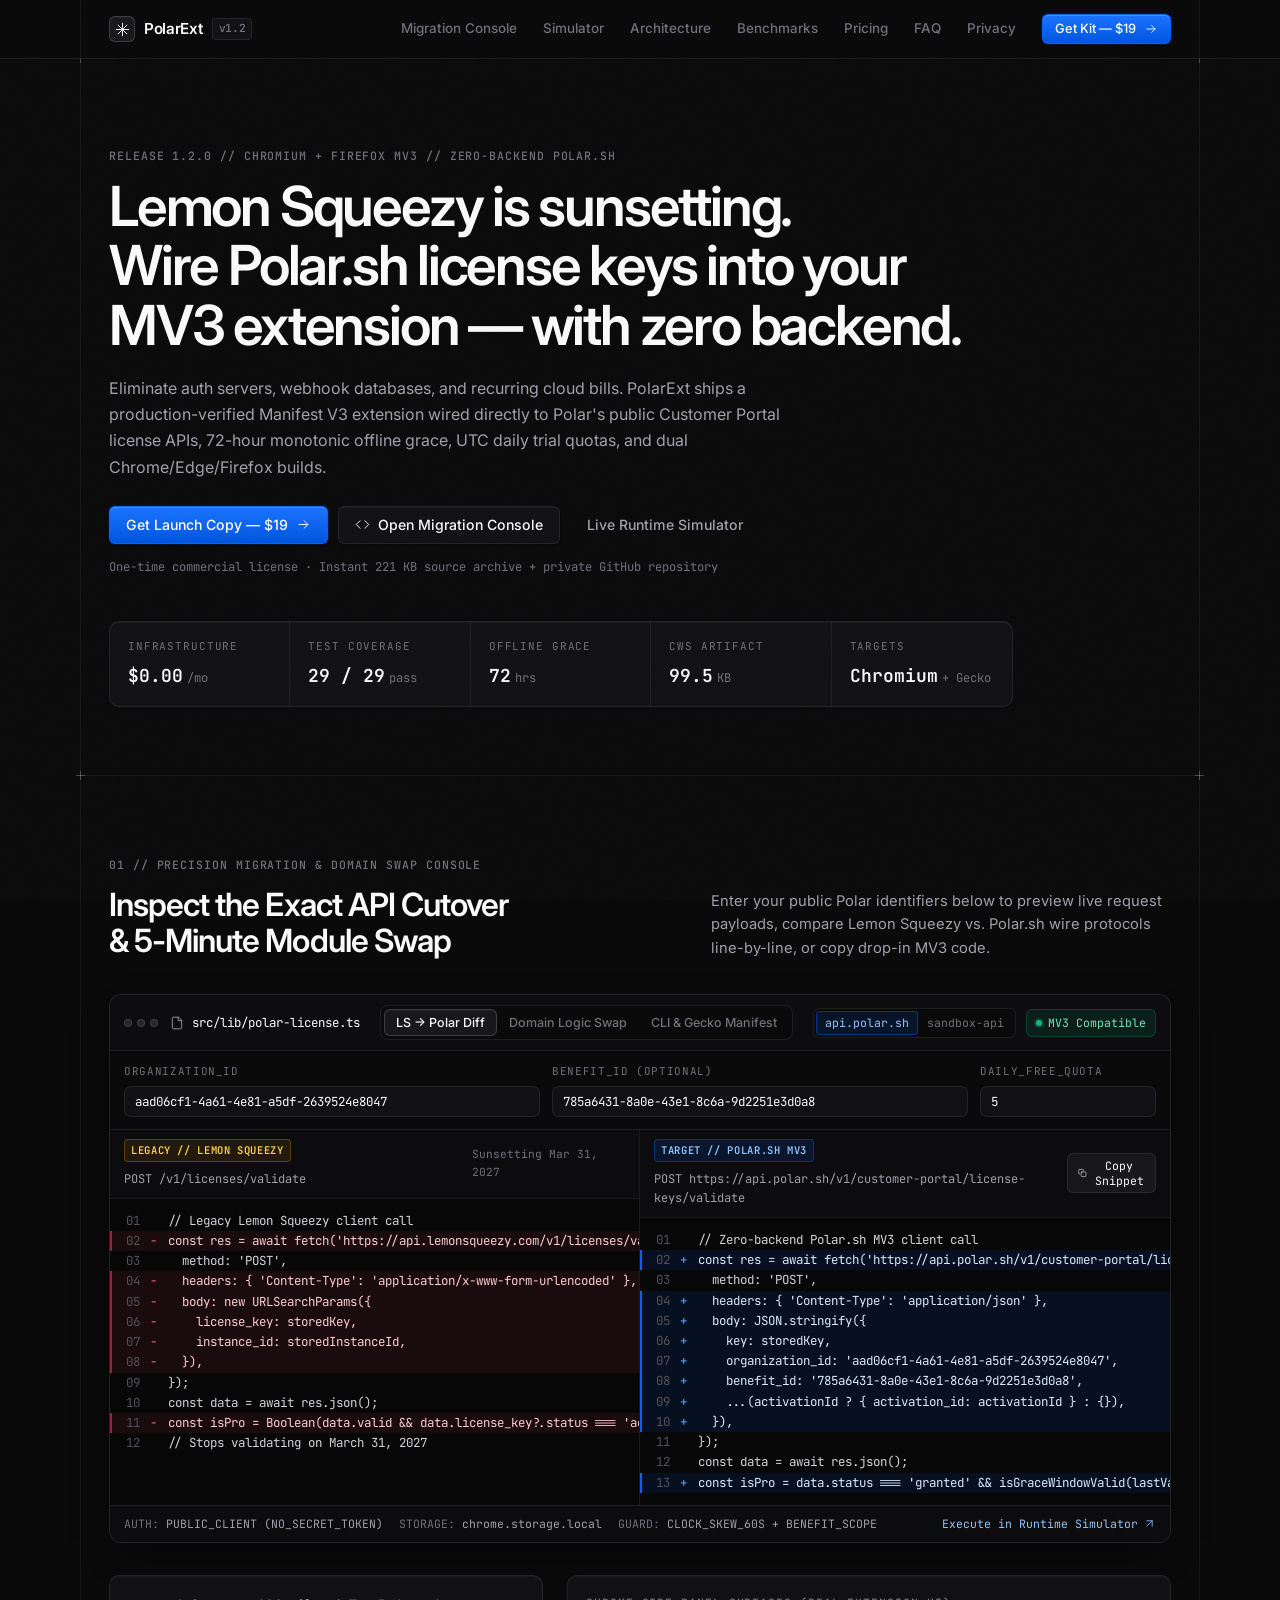
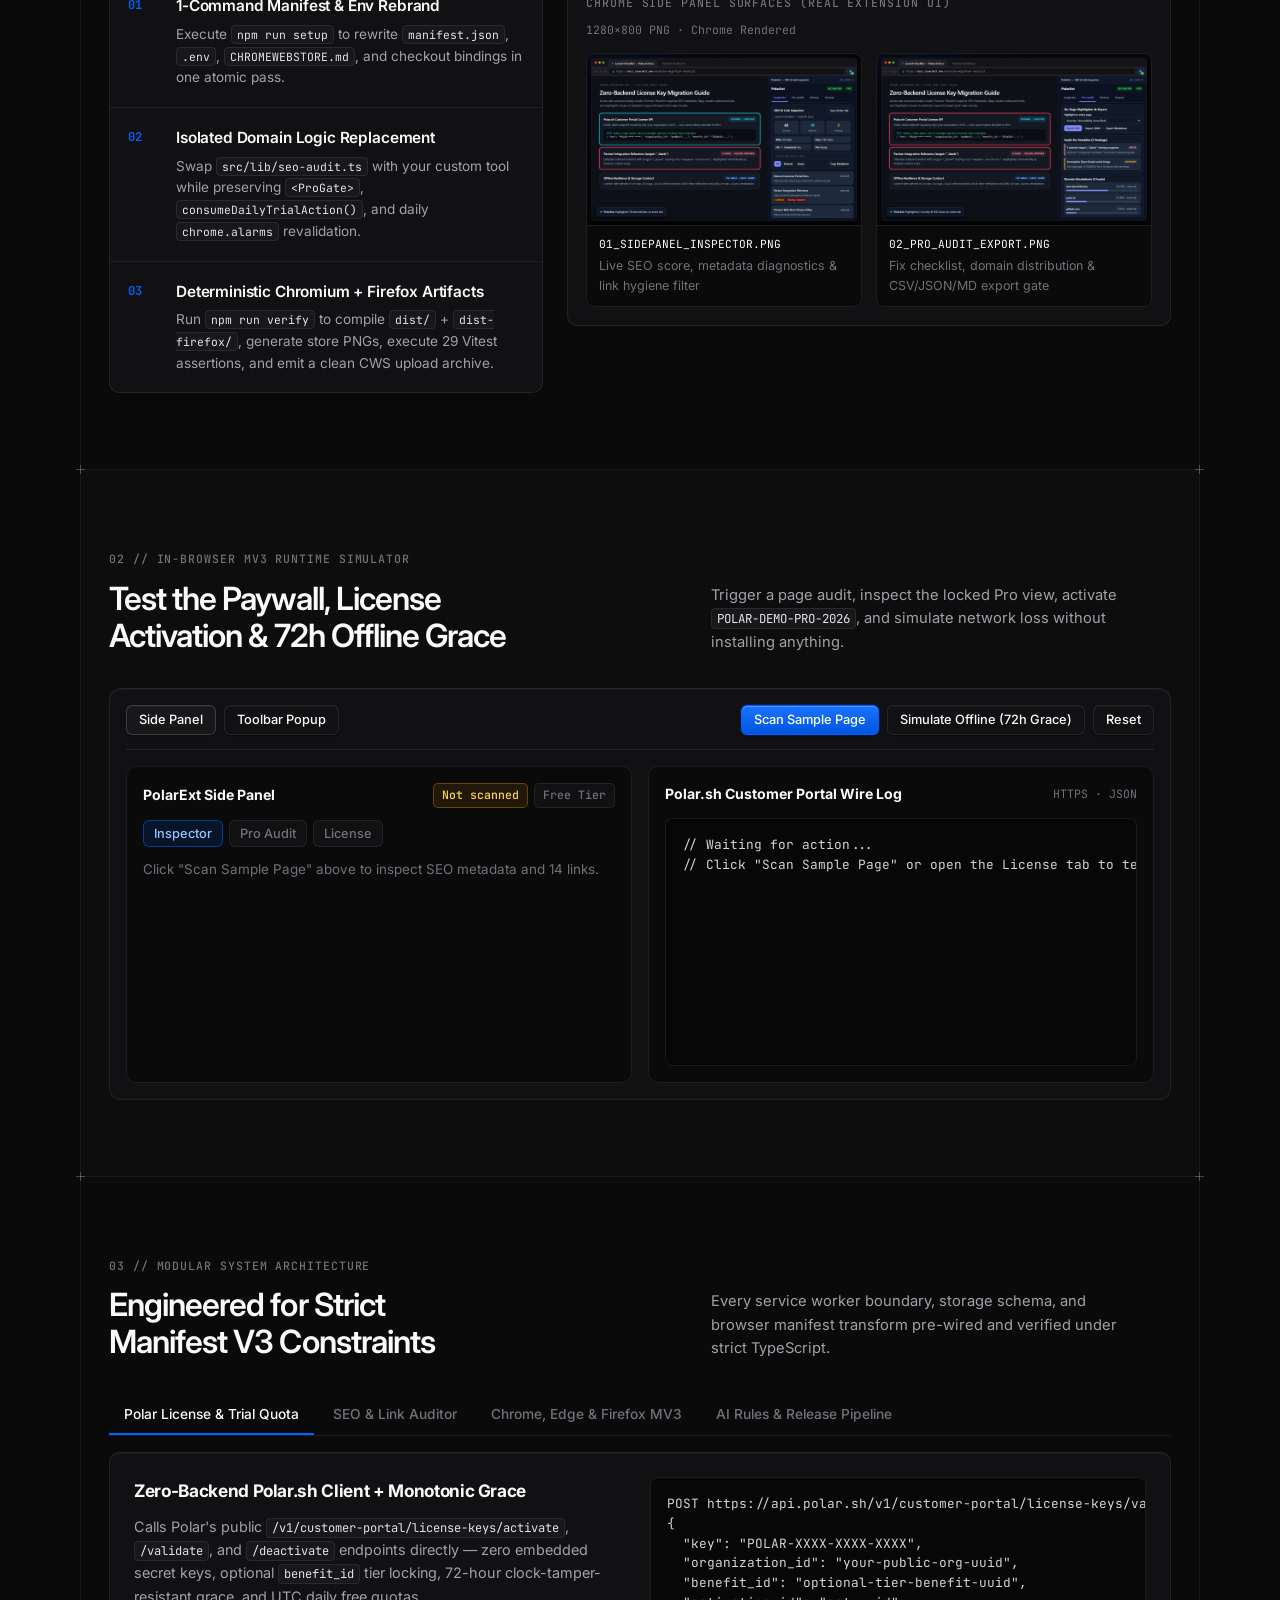
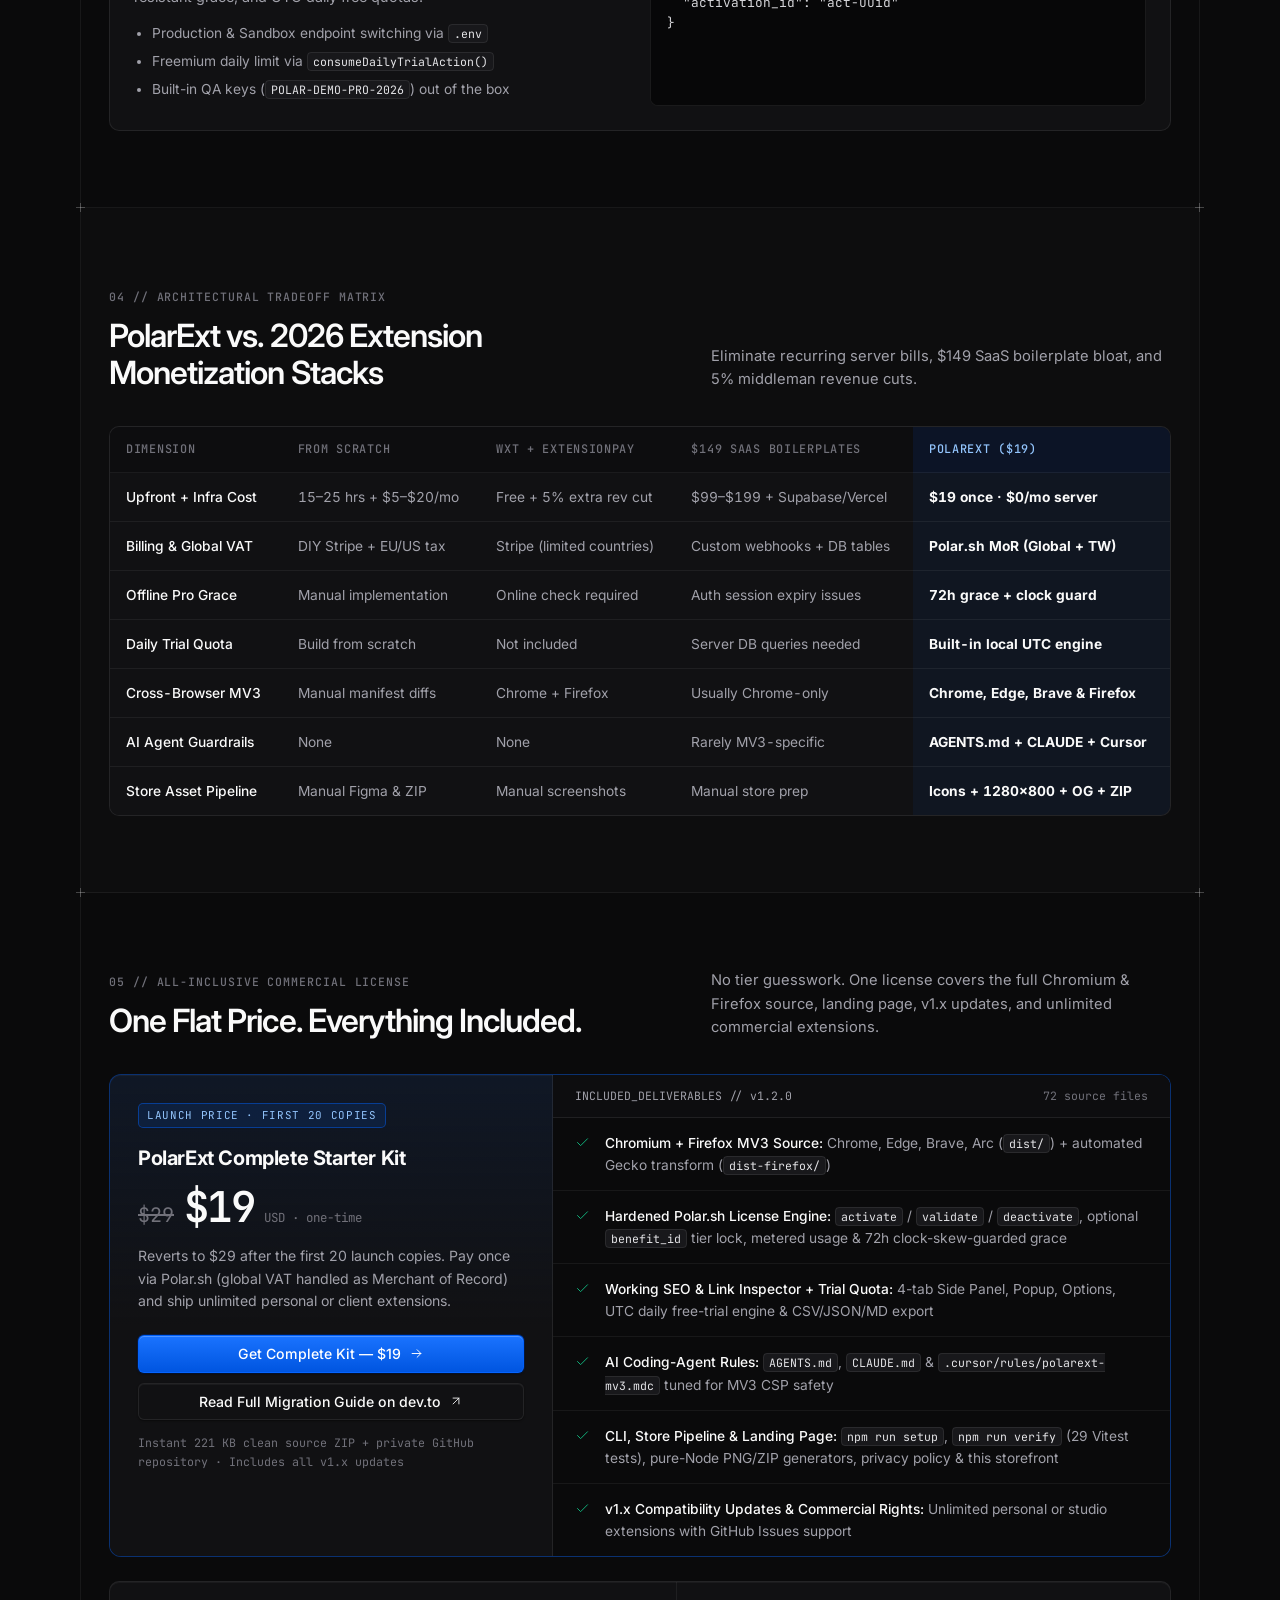
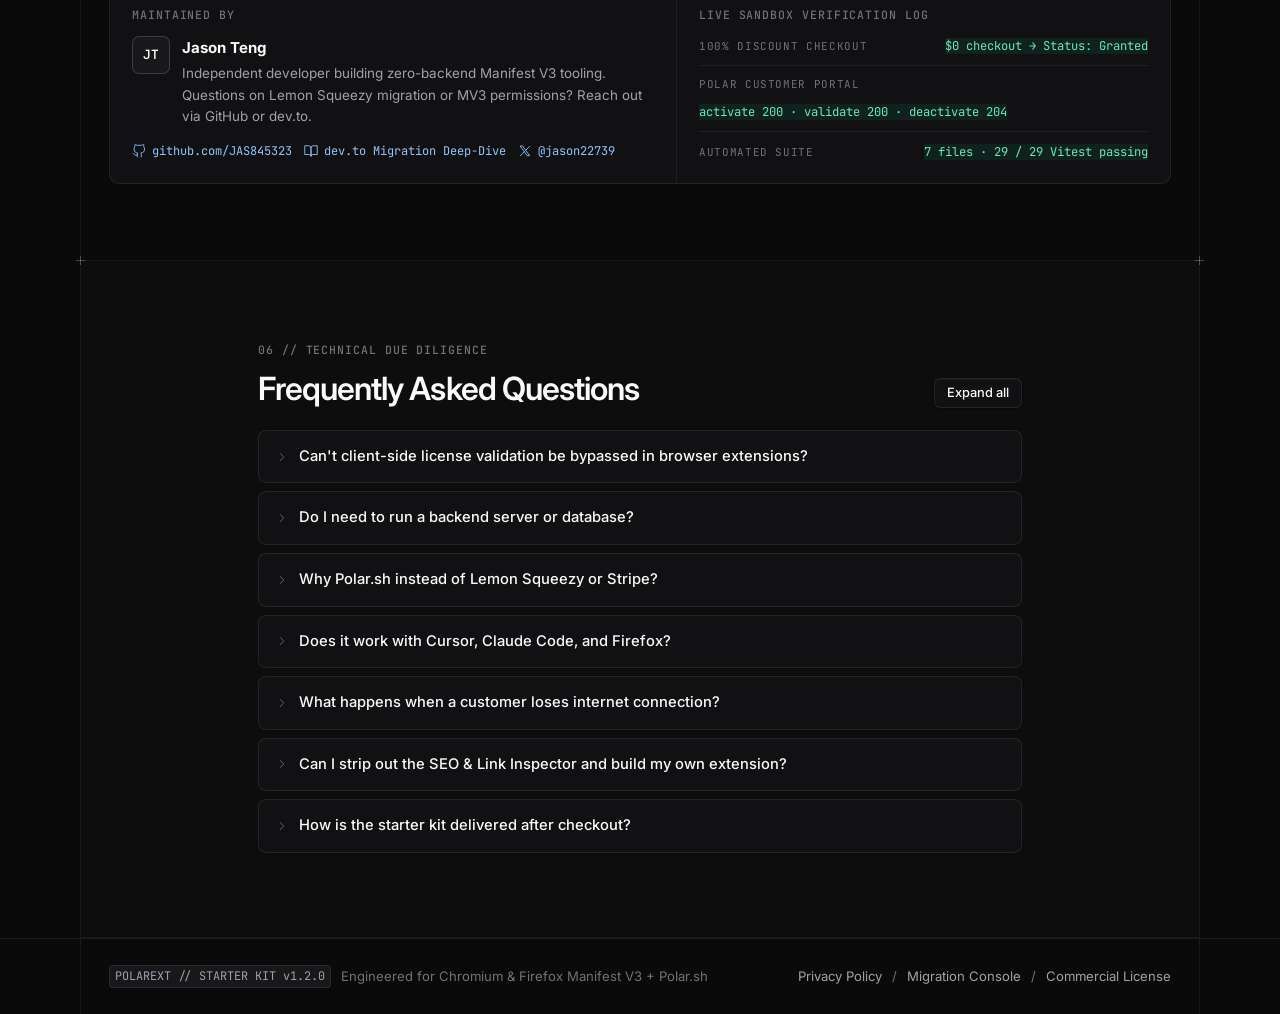
==== commit 680f6b6c: "feat(assets): deploy Chrome-rendered 1280x800 Side Panel screenshots and Swiss 1200x630 OG card (?v=" ====
--- a/index.html
+++ b/index.html
@@ -19,7 +19,7 @@
       property="og:description"
       content="Skip server plumbing after Lemon Squeezy's sunset. MV3 React 19 + Polar.sh public license API, 72h offline grace, daily trial quota, and Chromium + Firefox builds. $19 launch price."
     />
-    <meta property="og:image" content="https://jas845323.github.io/polarext/og-card.png?v=2" />
+    <meta property="og:image" content="https://jas845323.github.io/polarext/og-card.png?v=3" />
     <meta property="og:image:width" content="1200" />
     <meta property="og:image:height" content="630" />
 
@@ -29,7 +29,7 @@
       name="twitter:description"
       content="Zero backend, zero server bill. MV3 React 19 + Polar.sh license keys, 72h offline grace, Chromium + Firefox MV3 builds, and 29 automated tests. Try the live in-browser demo."
     />
-    <meta name="twitter:image" content="https://jas845323.github.io/polarext/og-card.png?v=2" />
+    <meta name="twitter:image" content="https://jas845323.github.io/polarext/og-card.png?v=3" />
 
     <script type="application/ld+json">
       {
@@ -42,7 +42,7 @@
             "operatingSystem": "Chrome, Edge, Brave, Firefox",
             "softwareVersion": "1.2.0",
             "url": "https://jas845323.github.io/polarext/",
-            "image": "https://jas845323.github.io/polarext/og-card.png?v=2",
+            "image": "https://jas845323.github.io/polarext/og-card.png?v=3",
             "description": "Zero-backend Manifest V3 Chromium and Firefox browser extension starter kit wired to Polar.sh Customer Portal license key APIs, 72-hour offline grace cache, UTC daily trial quota, and 29 automated Vitest tests.",
             "author": {
               "@type": "Person",
@@ -446,8 +446,8 @@
 
             <div class="surface-inspection">
               <div class="inspection-head">
-                <span class="eyebrow">AUTO-GENERATED STORE ARTIFACTS (PURE NODE.JS)</span>
-                <span class="mono-note">1280×800 PNG · 0 Headless Deps</span>
+                <span class="eyebrow">CHROME SIDE PANEL SURFACES (REAL EXTENSION UI)</span>
+                <span class="mono-note">1280×800 PNG · Chrome Rendered</span>
               </div>
               <div class="gallery-grid">
                 <figure class="gallery-card">
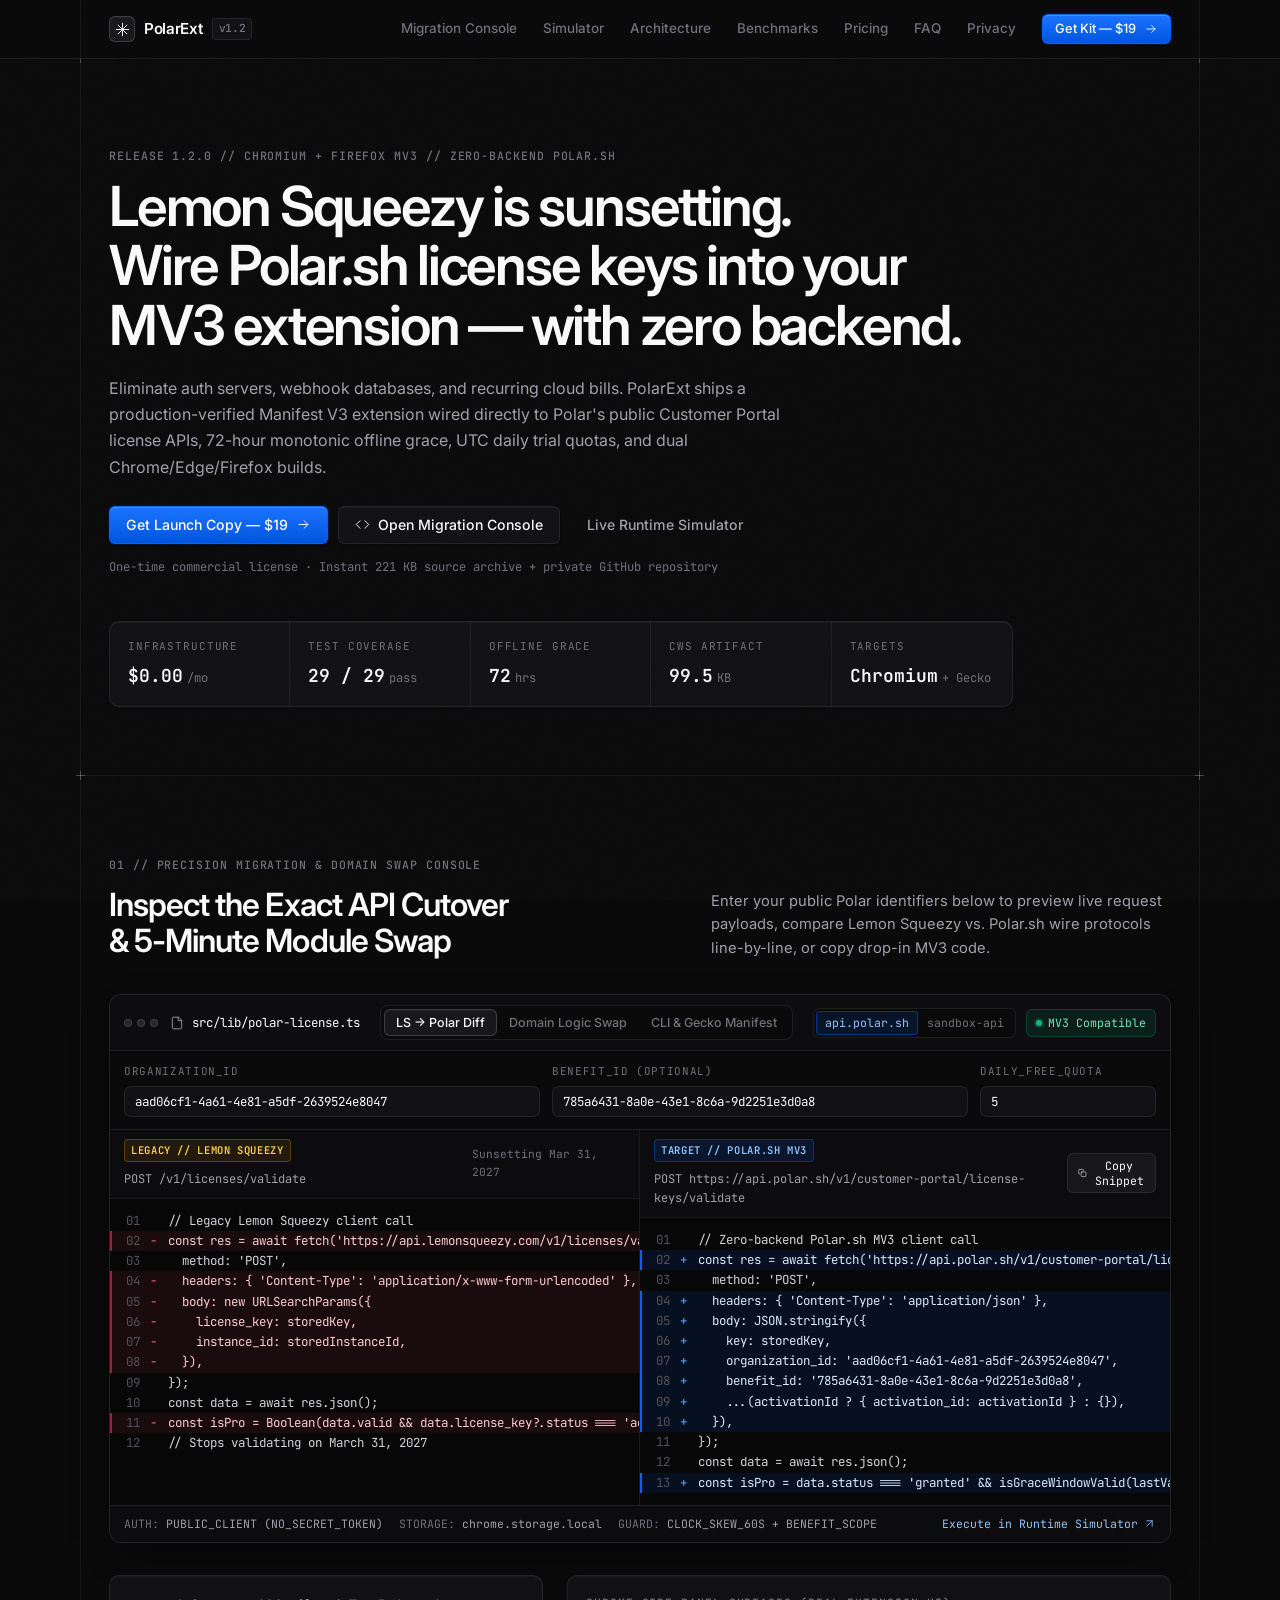
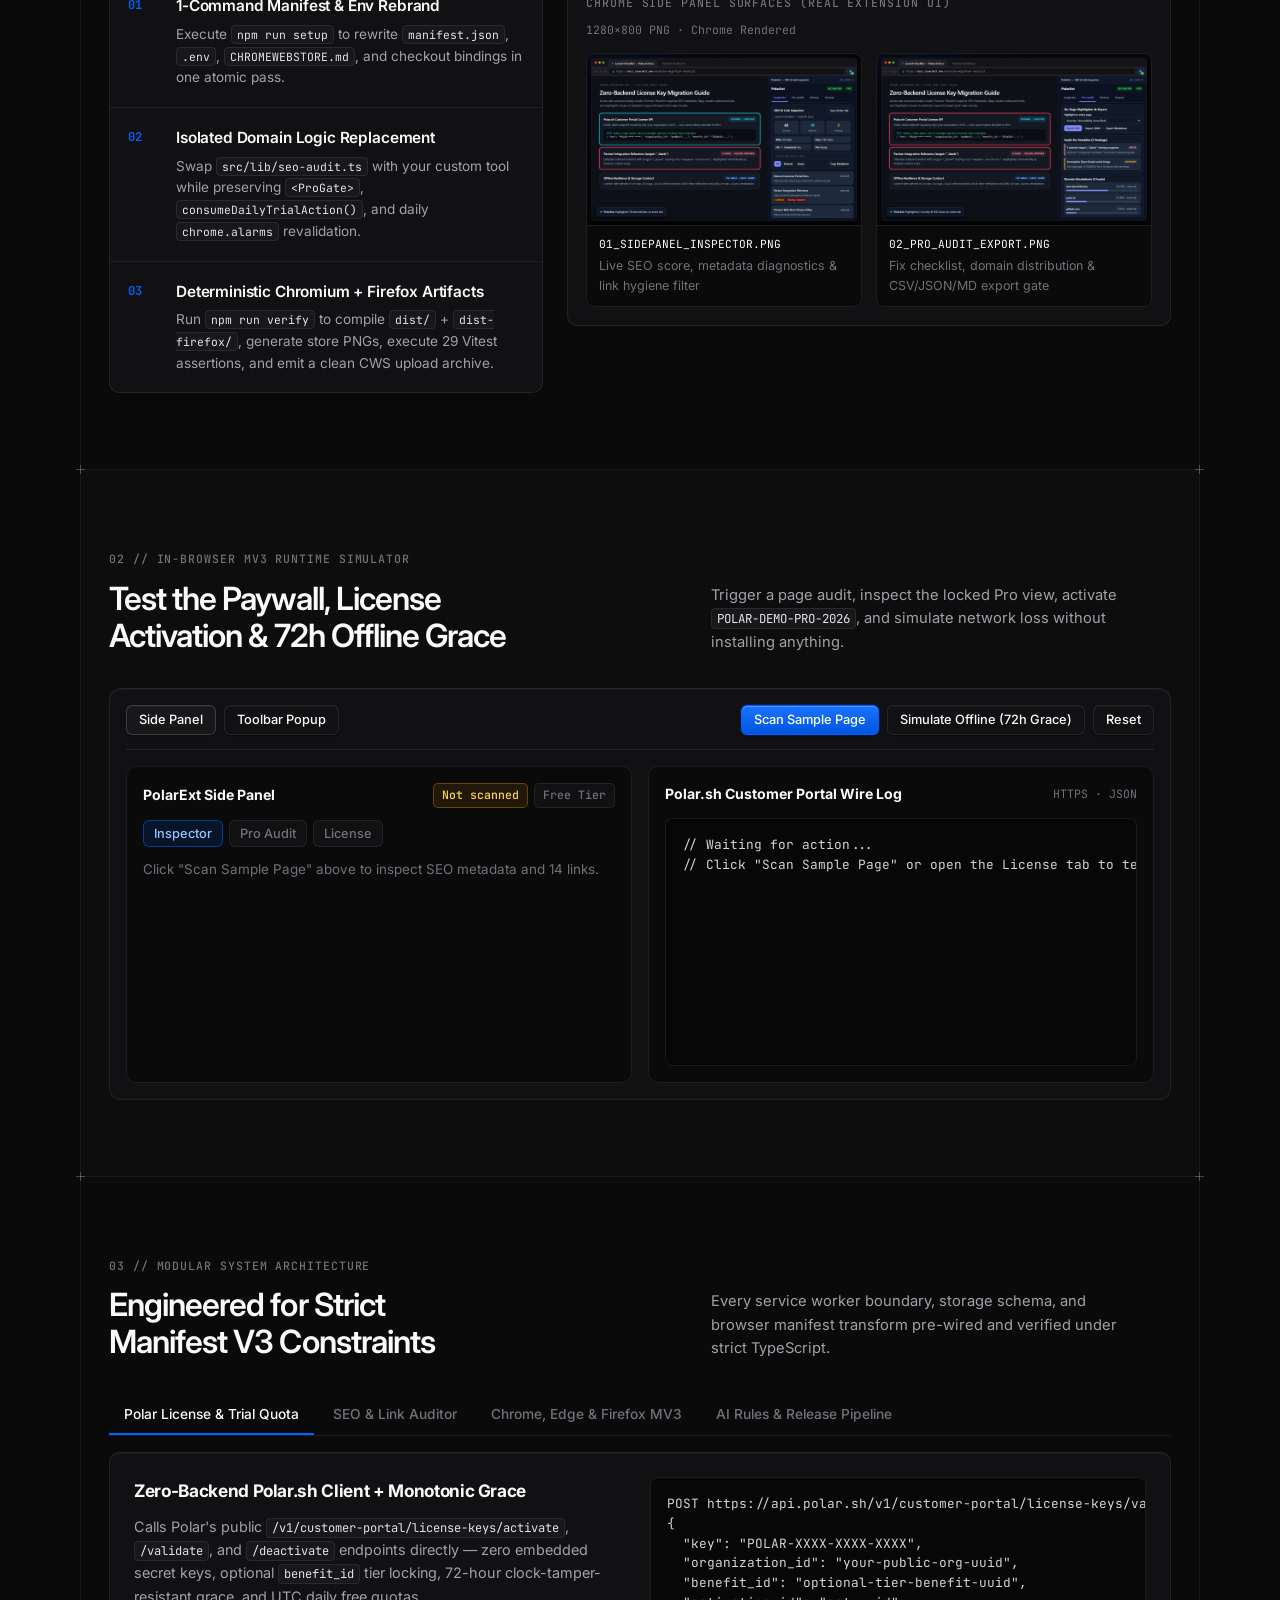
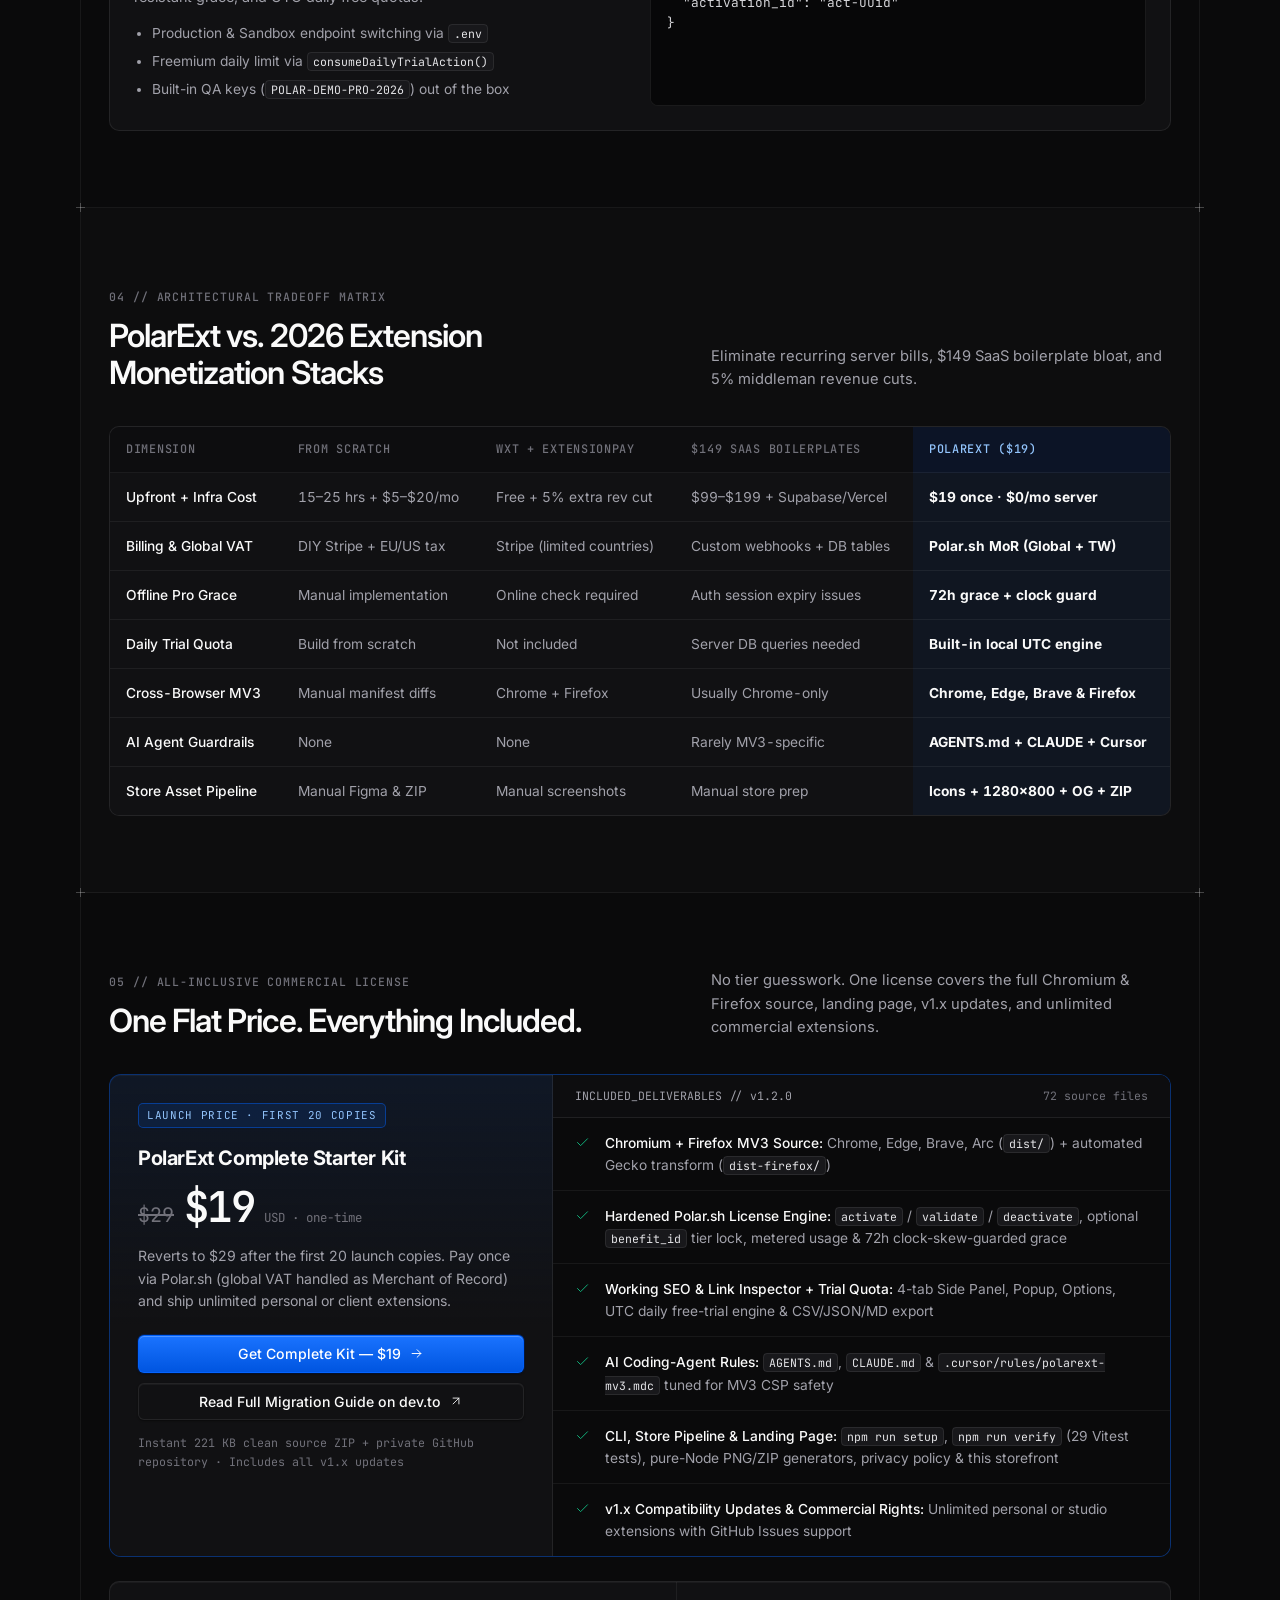
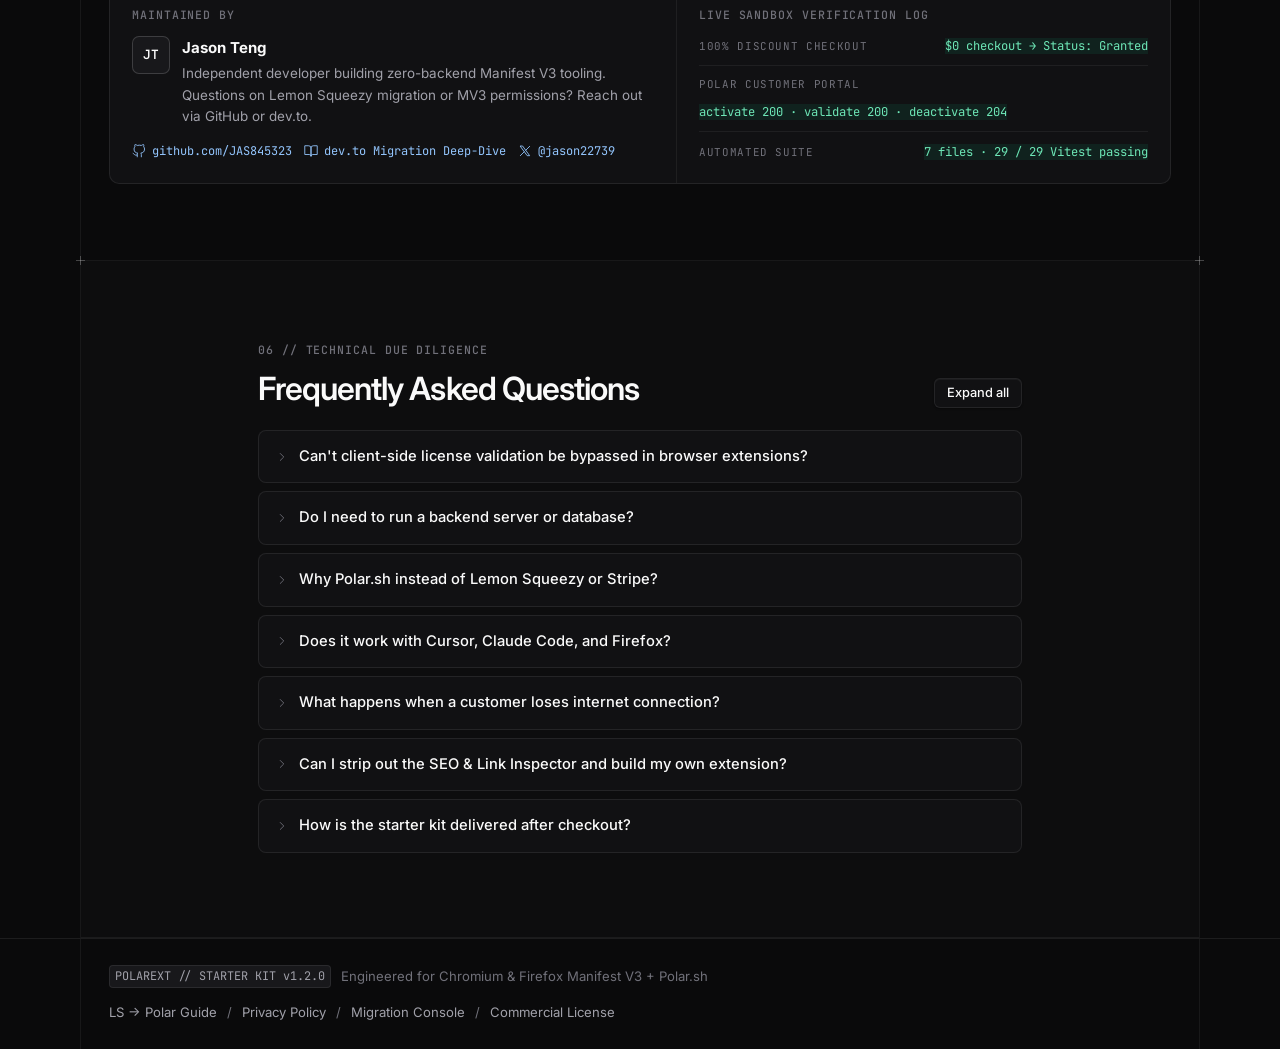
==== commit 451d9cec: "feat(seo): publish standalone LS to Polar migration guide, sitemap, robots.txt and v1.2 README" ====
--- a/index.html
+++ b/index.html
@@ -1139,6 +1139,8 @@
           <span>Engineered for Chromium &amp; Firefox Manifest V3 + Polar.sh</span>
         </p>
         <p class="footer-links">
+          <a href="./lemon-squeezy-to-polar-migration.html">LS → Polar Guide</a>
+          <span aria-hidden="true">/</span>
           <a href="./privacy.html">Privacy Policy</a>
           <span aria-hidden="true">/</span>
           <a href="#swap">Migration Console</a>
